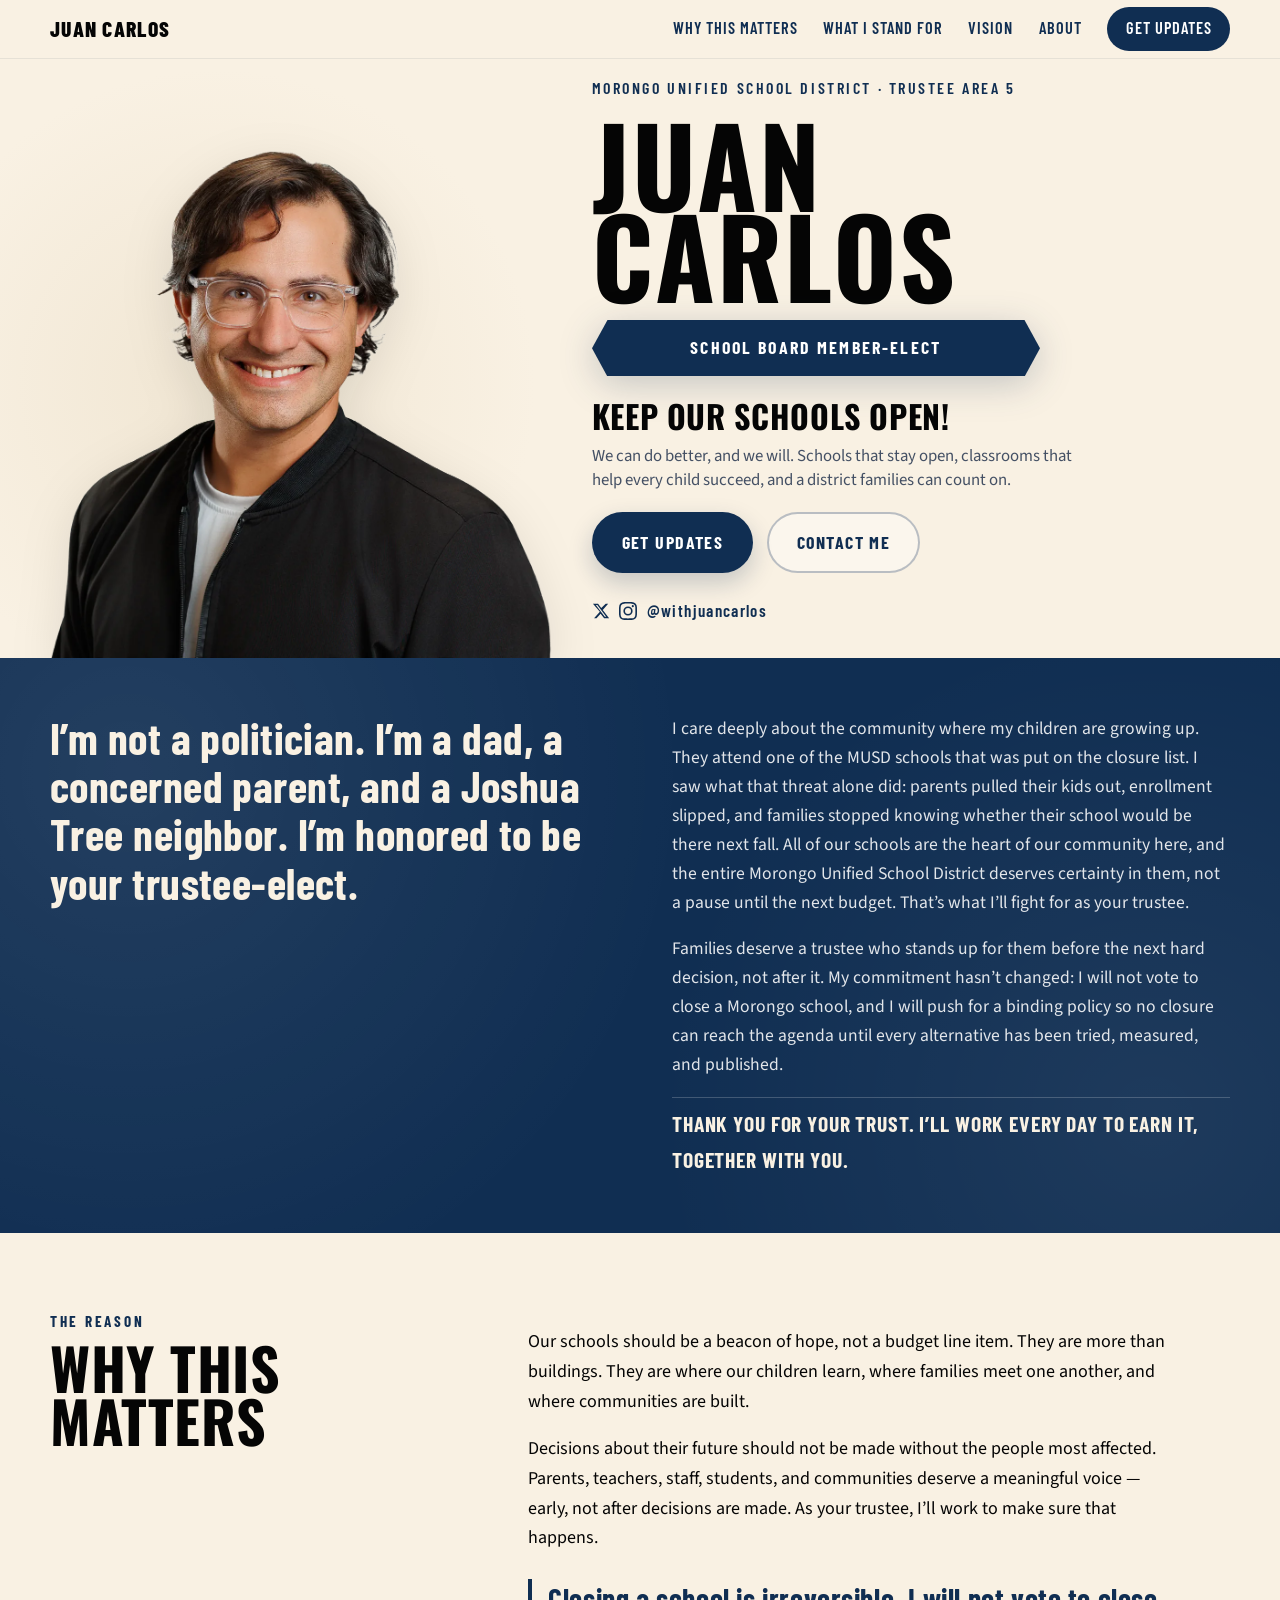
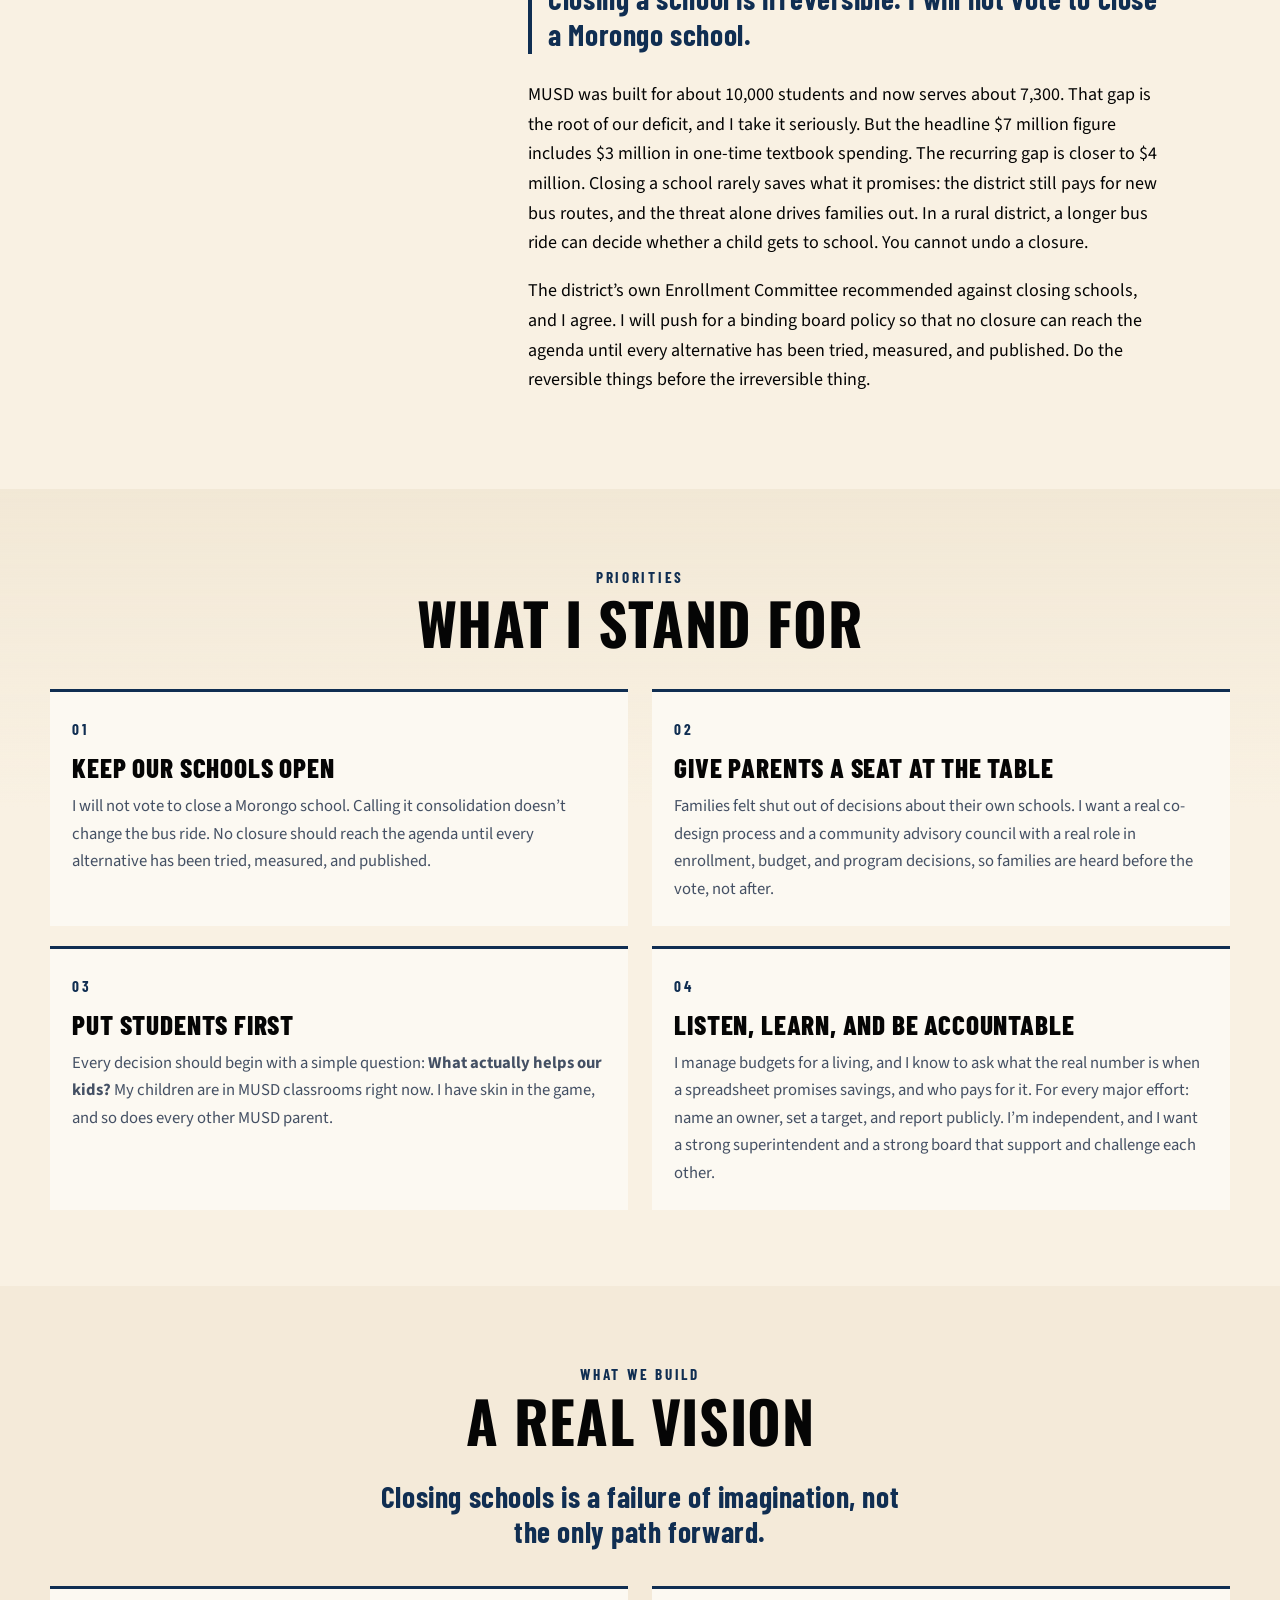
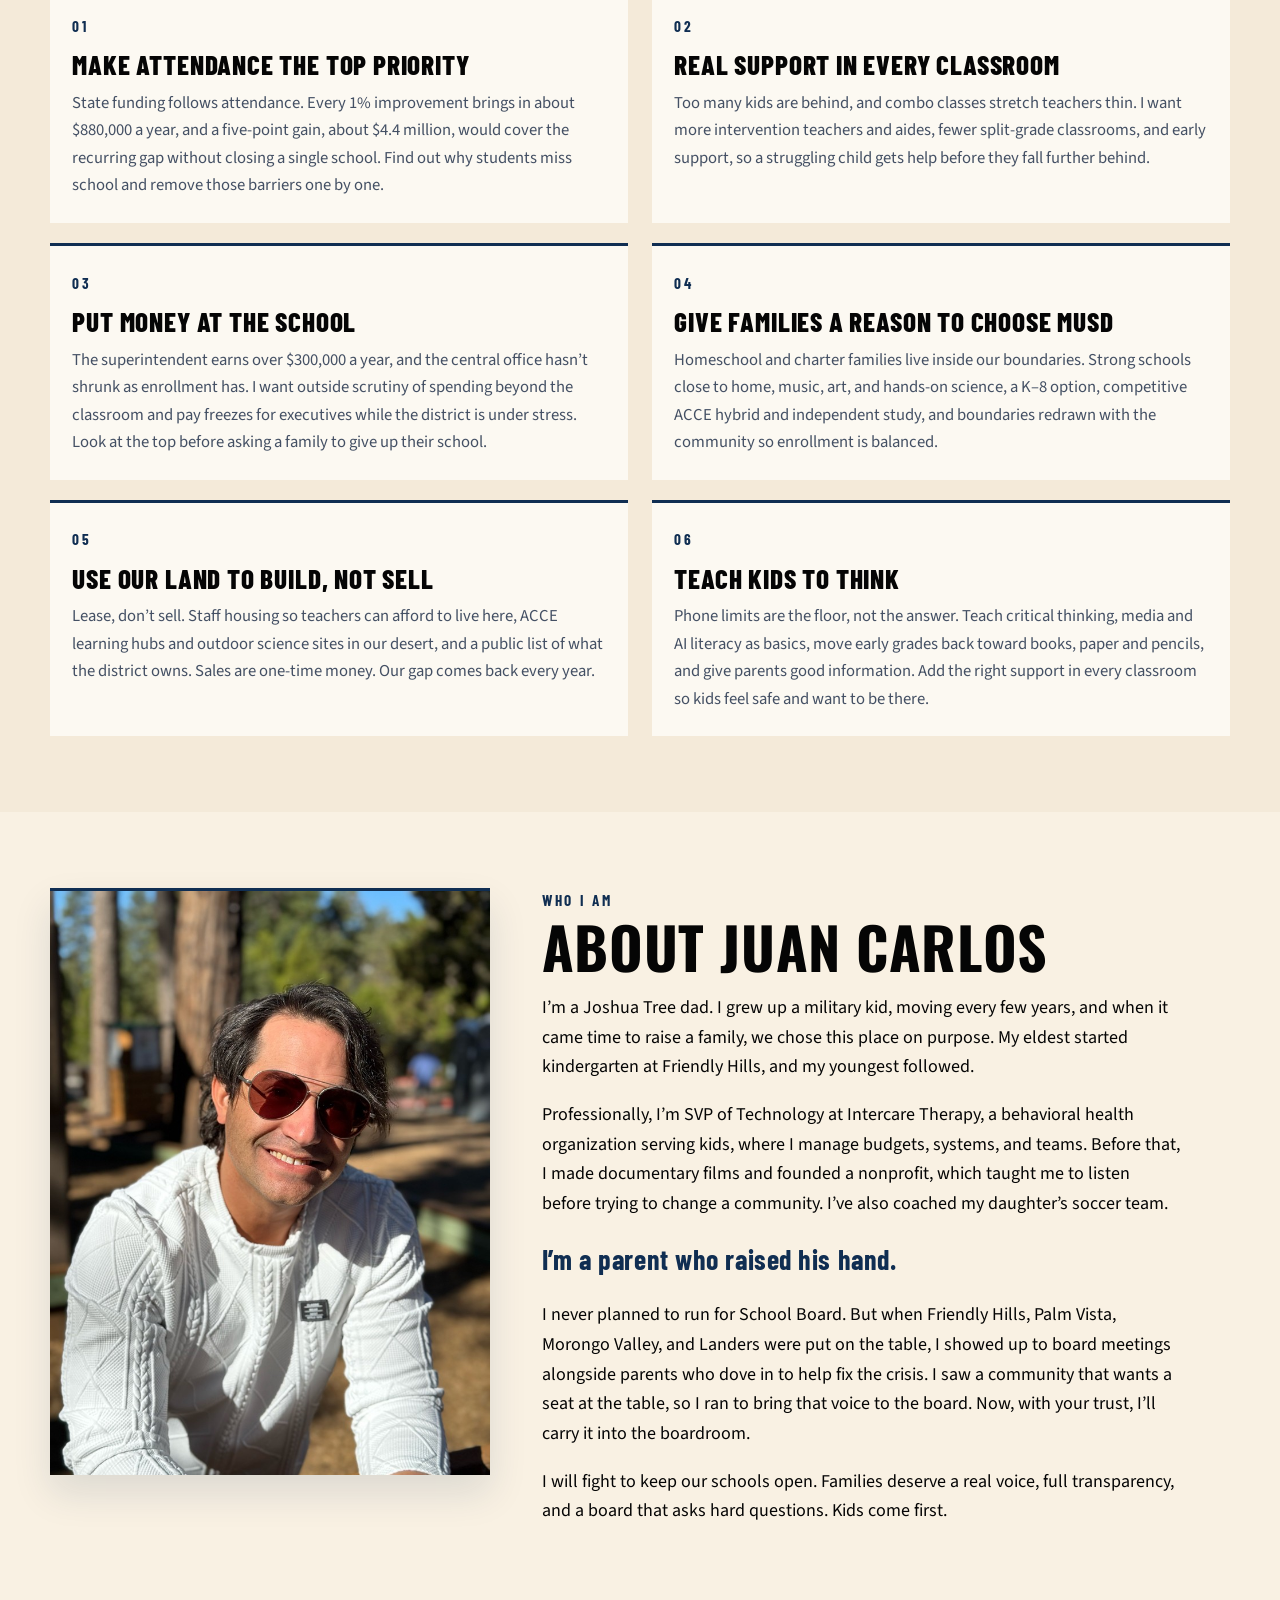
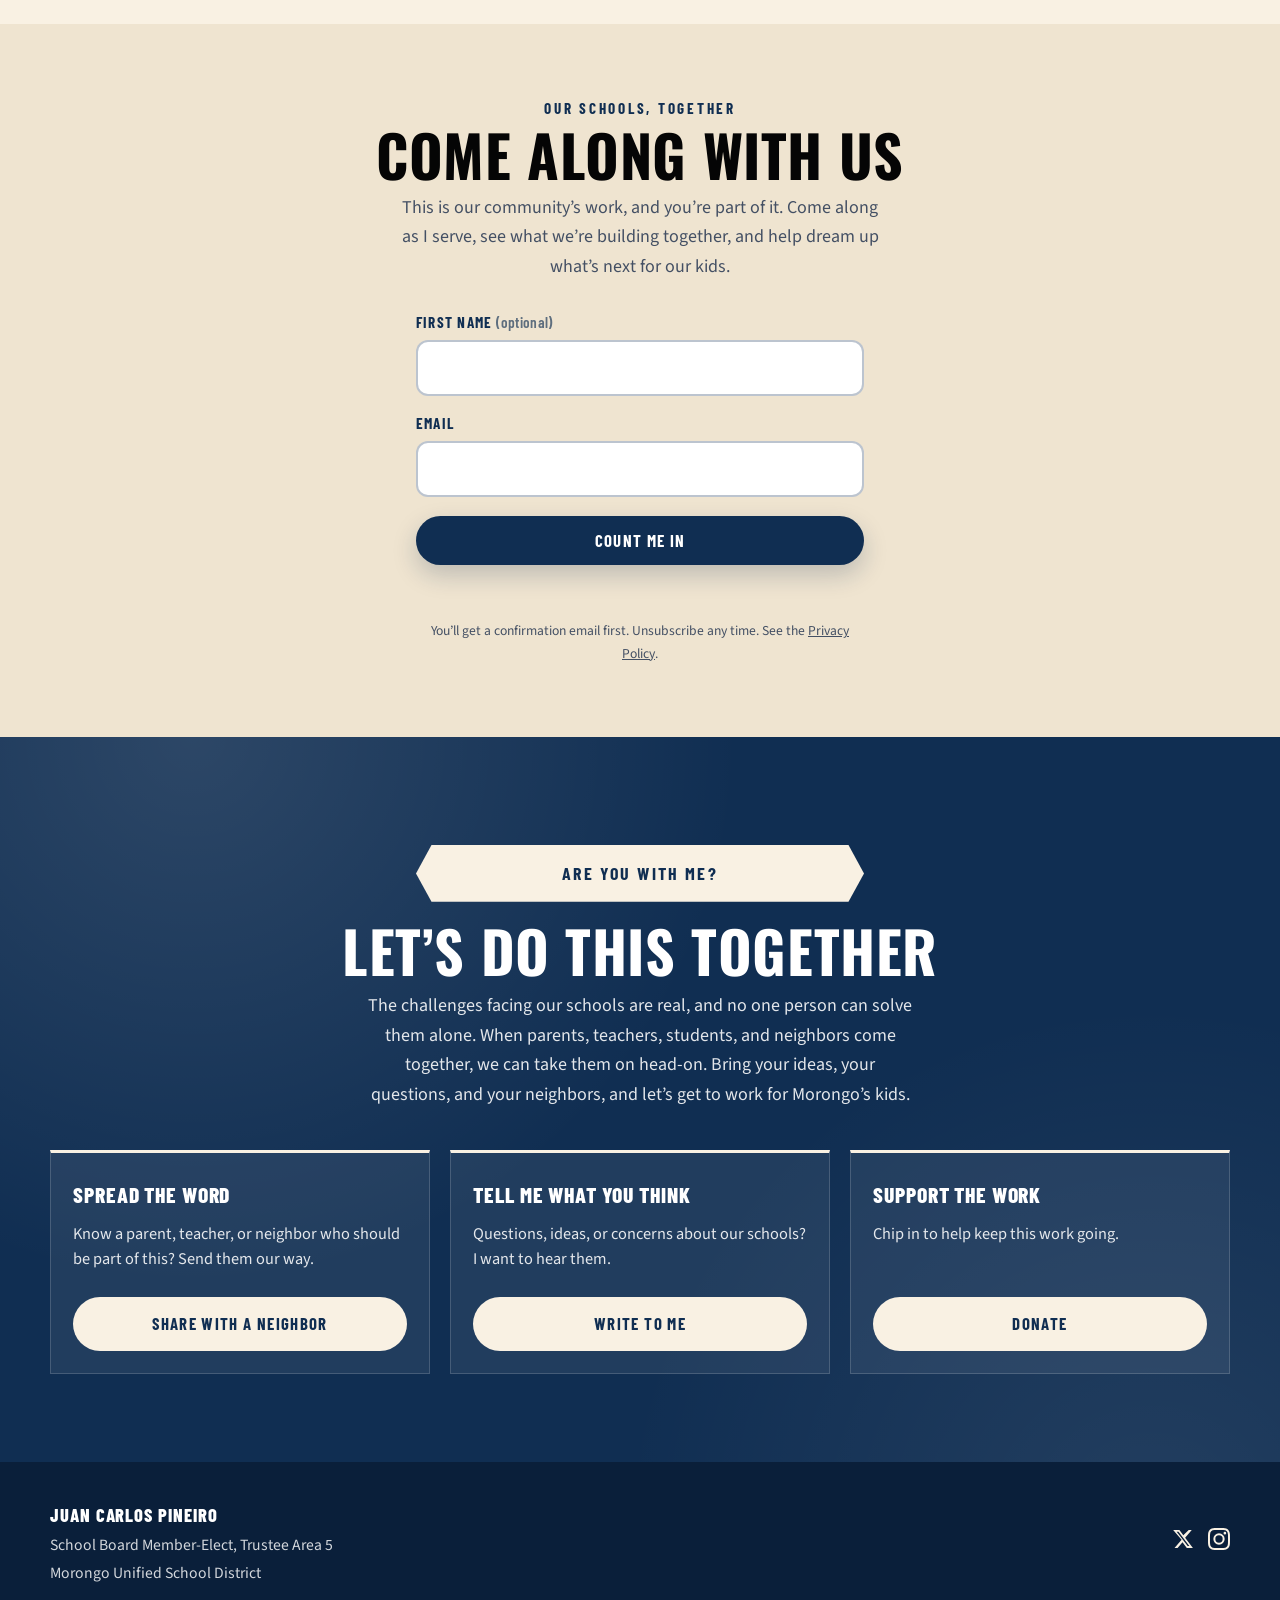
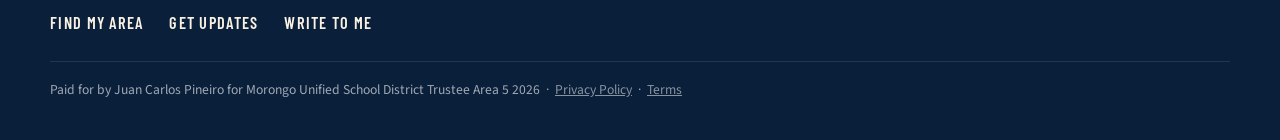
==== index.html @ 309560b6 "Evergreen trustee copy: full Member-Elect title, 'Why This Matters', trust-and-thanks close Co-autho" ====
<!DOCTYPE html>
<html lang="en">
  <head>
    <meta charset="UTF-8" />
    <meta name="viewport" content="width=device-width, initial-scale=1.0" />
    <title>Juan Carlos Pineiro | School Board Trustee-Elect · MUSD Area 5</title>
    <meta
      name="description"
      content="Juan Carlos Pineiro is the Trustee-Elect for Morongo Unified School District, Area 5. Keep our schools open. A Joshua Tree dad with kids in MUSD classrooms, fighting for attendance, enrollment, and a board that listens before it votes."
    />
    <link rel="canonical" href="https://withjuancarlos.com/" />
    <link rel="icon" href="/favicon.ico" sizes="any" />
    <link rel="icon" type="image/png" href="/favicon-32.png" sizes="32x32" />
    <link rel="apple-touch-icon" href="/apple-touch-icon.png" />
    <meta property="og:type" content="website" />
    <meta property="og:url" content="https://withjuancarlos.com/" />
    <meta property="og:site_name" content="Juan Carlos | School Board Trustee-Elect" />
    <meta property="og:title" content="Juan Carlos Pineiro | Keep Our Schools Open" />
    <meta
      property="og:description"
      content="School Board Trustee-Elect — Morongo Unified School District, Area 5. Keep our schools open."
    />
    <meta property="og:image" content="https://withjuancarlos.com/images/withjuancarlos-coverimage.png" />
    <meta property="og:image:type" content="image/png" />
    <meta property="og:image:width" content="1200" />
    <meta property="og:image:height" content="630" />
    <meta property="og:image:alt" content="Juan Carlos Pineiro — A Parent for School Board" />
    <meta name="twitter:card" content="summary_large_image" />
    <meta name="twitter:title" content="Juan Carlos Pineiro | Keep Our Schools Open" />
    <meta
      name="twitter:description"
      content="School Board Trustee-Elect — Morongo Unified School District, Area 5. Keep our schools open."
    />
    <meta name="twitter:image" content="https://withjuancarlos.com/images/withjuancarlos-coverimage.png" />
    <link rel="preconnect" href="https://fonts.googleapis.com" />
    <link rel="preconnect" href="https://fonts.gstatic.com" crossorigin />
    <link
      href="https://fonts.googleapis.com/css2?family=Oswald:wght@600;700&family=Barlow+Condensed:wght@600;700;800&family=Source+Sans+3:ital,wght@0,400;0,600;0,700;1,400&display=swap"
      rel="stylesheet"
    />
    <link rel="stylesheet" href="styles.css" />
  </head>
  <body>
    <a class="skip-link" href="#main">Skip to content</a>

    <header class="site-header">
      <div class="site-header__inner">
        <a class="logo" href="#top">Juan Carlos</a>
        <nav class="nav" aria-label="Primary">
          <a href="#why">Why This Matters</a>
          <a href="#stand-for">What I Stand For</a>
          <a href="#vision">Vision</a>
          <a href="#about">About</a>
          <a class="nav__cta" href="/updates/" data-signup-open>Get Updates</a>
        </nav>
        <button
          class="nav-toggle"
          type="button"
          aria-expanded="false"
          aria-controls="mobile-nav"
          aria-label="Open menu"
        >
          <span></span>
          <span></span>
        </button>
      </div>
      <nav id="mobile-nav" class="mobile-nav" hidden aria-label="Mobile">
        <a href="#why">Why This Matters</a>
        <a href="#stand-for">What I Stand For</a>
        <a href="#vision">Vision</a>
        <a href="#about">About</a>
        <a class="mobile-nav__cta" href="/updates/" data-signup-open>Get Updates</a>
      </nav>
    </header>

    <main id="main">
      <section class="hero" id="top" aria-labelledby="hero-slogan">
        <div class="hero__glow" aria-hidden="true"></div>
        <div class="hero__stage wrap">
          <div class="hero__panel">
            <div class="hero__identity">
              <p class="hero__district">Morongo Unified School District <span class="hero__district-area">· Trustee Area 5</span></p>
              <p class="hero__name">
                <span>Juan</span>
                <span>Carlos</span>
              </p>
              <div class="ribbon">
                <svg class="ribbon__shape" viewBox="0 0 520 56" preserveAspectRatio="none" aria-hidden="true">
                  <path d="M18 0 H502 L520 28 L502 56 H18 L0 28 Z" fill="currentColor" />
                </svg>
                <span class="ribbon__label">School Board Member-Elect</span>
              </div>
            </div>

            <div class="hero__message">
              <h1 id="hero-slogan" class="hero__slogan">Keep Our Schools Open!</h1>
              <p class="hero__lede">We can do better, and we will. Schools that stay open, classrooms that help every child succeed, and a district families can count on.</p>

              <div class="hero__actions">
                <a class="btn btn--primary" href="/updates/" data-signup-open>Get Updates</a>
                <a class="btn btn--ghost" href="mailto:juancarlos@withjuancarlos.com?subject=Hello%20from%20a%20neighbor&amp;body=Hi%20Juan%20Carlos%2C%0A%0AMy%20name%20is%20____%20and%20I%27m%20in%20____%20%28school%20or%20neighborhood%29.%0A%0AI%20wanted%20to%20share%3A%0A%0A">Contact Me</a>
              </div>

              <div class="hero__social">
                <a href="https://x.com/withjuancarlos" target="_blank" rel="noopener noreferrer" aria-label="X">
                  <svg viewBox="0 0 24 24" width="18" height="18" aria-hidden="true"><path fill="currentColor" d="M18.244 2.25h3.308l-7.227 8.26 8.502 11.24H16.17l-4.714-6.231-5.401 6.231H2.744l7.727-8.835L1.254 2.25H8.08l4.253 5.622L18.244 2.25zm-1.161 17.52h1.833L7.084 4.126H5.117L17.083 19.77z"/></svg>
                </a>
                <a href="https://instagram.com/withjuancarlos" target="_blank" rel="noopener noreferrer" aria-label="Instagram">
                  <svg viewBox="0 0 24 24" width="18" height="18" aria-hidden="true"><path fill="currentColor" d="M12 2.163c3.204 0 3.584.012 4.85.07 3.252.148 4.771 1.691 4.919 4.919.058 1.265.069 1.645.069 4.849 0 3.205-.012 3.584-.069 4.849-.149 3.225-1.664 4.771-4.919 4.919-1.266.058-1.644.07-4.85.07-3.204 0-3.584-.012-4.849-.07-3.26-.149-4.771-1.699-4.919-4.92-.058-1.265-.07-1.644-.07-4.849 0-3.204.013-3.583.07-4.849.149-3.227 1.664-4.771 4.919-4.919 1.266-.057 1.645-.069 4.849-.069zM12 0C8.741 0 8.333.014 7.053.072 2.695.272.273 2.69.073 7.052.014 8.333 0 8.741 0 12c0 3.259.014 3.668.072 4.948.2 4.358 2.618 6.78 6.98 6.98C8.333 23.986 8.741 24 12 24c3.259 0 3.668-.014 4.948-.072 4.354-.2 6.782-2.618 6.979-6.98.059-1.28.073-1.689.073-4.948 0-3.259-.014-3.667-.072-4.947-.196-4.354-2.617-6.78-6.979-6.98C15.668.014 15.259 0 12 0zm0 5.838a6.162 6.162 0 100 12.324 6.162 6.162 0 000-12.324zM12 16a4 4 0 110-8 4 4 0 010 8zm6.406-11.845a1.44 1.44 0 100 2.881 1.44 1.44 0 000-2.881z"/></svg>
                </a>
                <span>@withjuancarlos</span>
              </div>
            </div>
          </div>

          <div class="hero__portrait">
            <picture>
              <source srcset="images/juan-carlos.webp" type="image/webp" />
              <img
                src="images/juan-carlos.png"
                alt="Portrait of Juan Carlos Pineiro"
                width="1100"
                height="1115"
                fetchpriority="high"
              />
            </picture>
          </div>
        </div>
      </section>

      <section class="highlight" aria-labelledby="intro-heading">
        <div class="wrap highlight__inner">
          <h2 id="intro-heading" class="sr-only">Introduction</h2>
          <p class="highlight__lede">
            I’m not a politician. I’m a dad, a concerned parent, and a Joshua Tree neighbor. I’m
            honored to be your trustee-elect.
          </p>
          <div class="highlight__body">
            <p>
              I care deeply about the community where my children are growing up. They attend one of
              the MUSD schools that was put on the closure list. I saw what that threat alone did:
              parents pulled their kids out, enrollment slipped, and families stopped knowing
              whether their school would be there next fall. All of our schools are the heart of our
              community here, and the entire Morongo Unified School District deserves certainty in
              them, not a pause until the next budget. That’s what I’ll fight for as your trustee.
            </p>
            <p>
              Families deserve a trustee who stands up for them before the next hard decision, not
              after it. My commitment hasn’t changed: I will not vote to close a Morongo school, and
              I will push for a binding policy so no closure can reach the agenda until every
              alternative has been tried, measured, and published.
            </p>
            <p class="highlight__race">
              Thank you for your trust. I’ll work every day to earn it, together with you.
            </p>
          </div>
        </div>
      </section>

      <section class="section" id="why" aria-labelledby="why-heading">
        <div class="wrap why-grid">
          <div class="section__head">
            <p class="eyebrow">The reason</p>
            <h2 id="why-heading">Why This Matters</h2>
          </div>
          <div class="prose">
            <p>
              Our schools should be a beacon of hope, not a budget line item. They are more than
              buildings. They are where our children learn, where families meet one another, and
              where communities are built.
            </p>
            <p>
              Decisions about their future should not be made without the people most affected.
              Parents, teachers, staff, students, and communities deserve a meaningful voice — early,
              not after decisions are made. As your trustee, I’ll work to make sure that happens.
            </p>
            <p class="statement">
              Closing a school is irreversible. I will not vote to close a Morongo school.
            </p>
            <p>
              MUSD was built for about 10,000 students and now serves about 7,300. That gap is the
              root of our deficit, and I take it seriously. But the headline $7 million figure
              includes $3 million in one-time textbook spending. The recurring gap is closer to $4
              million. Closing a school rarely saves what it promises: the district still pays for
              new bus routes, and the threat alone drives families out. In a rural district, a
              longer bus ride can decide whether a child gets to school. You cannot undo a closure.
            </p>
            <p>
              The district’s own Enrollment Committee recommended against closing schools, and I
              agree. I will push for a binding board policy so that no closure can reach the agenda
              until every alternative has been tried, measured, and published. Do the reversible
              things before the irreversible thing.
            </p>
          </div>
        </div>
      </section>

      <section class="section section--stand" id="stand-for" aria-labelledby="stand-heading">
        <div class="wrap">
          <div class="section__head section__head--center">
            <p class="eyebrow">Priorities</p>
            <h2 id="stand-heading">What I Stand For</h2>
          </div>

          <ol class="pillars">
            <li class="pillar">
              <span class="pillar__num" aria-hidden="true">01</span>
              <h3>Keep Our Schools Open</h3>
              <p>
                I will not vote to close a Morongo school. Calling it consolidation doesn’t change
                the bus ride. No closure should reach the agenda until every alternative has been
                tried, measured, and published.
              </p>
            </li>
            <li class="pillar">
              <span class="pillar__num" aria-hidden="true">02</span>
              <h3>Give Parents a Seat at the Table</h3>
              <p>
                Families felt shut out of decisions about their own schools. I want a real
                co-design process and a community advisory council with a real role in enrollment,
                budget, and program decisions, so families are heard before the vote, not after.
              </p>
            </li>
            <li class="pillar">
              <span class="pillar__num" aria-hidden="true">03</span>
              <h3>Put Students First</h3>
              <p>
                Every decision should begin with a simple question:
                <strong>What actually helps our kids?</strong> My children are in MUSD classrooms
                right now. I have skin in the game, and so does every other MUSD parent.
              </p>
            </li>
            <li class="pillar">
              <span class="pillar__num" aria-hidden="true">04</span>
              <h3>Listen, Learn, and Be Accountable</h3>
              <p>
                I manage budgets for a living, and I know to ask what the real number is when a
                spreadsheet promises savings, and who pays for it. For every major effort: name an
                owner, set a target, and report publicly. I’m independent, and I want a strong
                superintendent and a strong board that support and challenge each other.
              </p>
            </li>
          </ol>
        </div>
      </section>

      <section class="section section--vision" id="vision" aria-labelledby="vision-heading">
        <div class="wrap">
          <div class="section__head section__head--center">
            <p class="eyebrow">What we build</p>
            <h2 id="vision-heading">A Real Vision</h2>
          </div>
          <p class="statement statement--center">
            Closing schools is a failure of imagination, not the only path forward.
          </p>
          <ol class="pillars">
            <li class="pillar">
              <span class="pillar__num" aria-hidden="true">01</span>
              <h3>Make Attendance the Top Priority</h3>
              <p>
                State funding follows attendance. Every 1% improvement brings in about $880,000 a year, and a five-point gain, about $4.4 million, would cover the recurring gap without closing a single school. Find out why students miss school and remove those barriers one by one.
              </p>
            </li>
            <li class="pillar">
              <span class="pillar__num" aria-hidden="true">02</span>
              <h3>Real Support in Every Classroom</h3>
              <p>
                Too many kids are behind, and combo classes stretch teachers thin. I want more intervention teachers and aides, fewer split-grade classrooms, and early support, so a struggling child gets help before they fall further behind.
              </p>
            </li>
            <li class="pillar">
              <span class="pillar__num" aria-hidden="true">03</span>
              <h3>Put Money at the School</h3>
              <p>
                The superintendent earns over $300,000 a year, and the central office hasn’t shrunk as enrollment has. I want outside scrutiny of spending beyond the classroom and pay freezes for executives while the district is under stress. Look at the top before asking a family to give up their school.
              </p>
            </li>
            <li class="pillar">
              <span class="pillar__num" aria-hidden="true">04</span>
              <h3>Give Families a Reason to Choose MUSD</h3>
              <p>
                Homeschool and charter families live inside our boundaries. Strong schools close to home, music, art, and hands-on science, a K–8 option, competitive ACCE hybrid and independent study, and boundaries redrawn with the community so enrollment is balanced.
              </p>
            </li>
            <li class="pillar">
              <span class="pillar__num" aria-hidden="true">05</span>
              <h3>Use Our Land to Build, Not Sell</h3>
              <p>
                Lease, don’t sell. Staff housing so teachers can afford to live here, ACCE learning hubs and outdoor science sites in our desert, and a public list of what the district owns. Sales are one-time money. Our gap comes back every year.
              </p>
            </li>
            <li class="pillar">
              <span class="pillar__num" aria-hidden="true">06</span>
              <h3>Teach Kids to Think</h3>
              <p>
                Phone limits are the floor, not the answer. Teach critical thinking, media and AI literacy as basics, move early grades back toward books, paper and pencils, and give parents good information. Add the right support in every classroom so kids feel safe and want to be there.
              </p>
            </li>
          </ol>
        </div>
      </section>

      <section class="section section--about" id="about" aria-labelledby="about-heading">
        <div class="wrap about-layout">
          <div class="about__portrait">
            <img
              src="images/juan-carlos-about.jpg"
              alt="Juan Carlos Pineiro smiling outdoors"
              width="768"
              height="1024"
            />
          </div>
          <div class="about__copy">
            <div class="section__head">
              <p class="eyebrow">Who I Am</p>
              <h2 id="about-heading">About Juan Carlos</h2>
            </div>
            <div class="prose">
              <p>
                I’m a Joshua Tree dad. I grew up a military kid, moving every few years, and when it
                came time to raise a family, we chose this place on purpose. My eldest started
                kindergarten at Friendly Hills, and my youngest followed.
              </p>
              <p>
                Professionally, I’m SVP of Technology at Intercare Therapy, a behavioral health
                organization serving kids, where I manage budgets, systems, and teams. Before that, I
                made documentary films and founded a nonprofit, which taught me to listen before
                trying to change a community. I’ve also coached my daughter’s soccer team.
              </p>
              <p class="pullquote">I’m a parent who raised his hand.</p>
              <p>
                I never planned to run for School Board. But when Friendly Hills, Palm Vista,
                Morongo Valley, and Landers were put on the table, I showed up to board meetings
                alongside parents who dove in to help fix the crisis. I saw a community that wants a
                seat at the table, so I ran to bring that voice to the board. Now, with your trust,
                I’ll carry it into the boardroom.
              </p>
              <p>
                I will fight to keep our schools open. Families deserve a real voice, full
                transparency, and a board that asks hard questions. Kids come first.
              </p>
            </div>
          </div>
        </div>
      </section>

      <section class="signup" id="updates" aria-labelledby="signup-heading">
        <div class="wrap narrow signup__inner">
          <p class="eyebrow">Our schools, together</p>
          <h2 id="signup-heading">Come Along With Us</h2>
          <p class="signup__lede">
            This is our community’s work, and you’re part of it. Come along as I serve, see what we’re building together, and help dream up what’s next for our kids.
          </p>
          <form class="signup-form" action="/api/subscribe" method="post" novalidate>
            <div class="signup-form__field">
              <label for="signup-first-name">First name <span>(optional)</span></label>
              <input id="signup-first-name" name="first_name" type="text" autocomplete="given-name" maxlength="80" />
            </div>
            <div class="signup-form__field">
              <label for="signup-email">Email</label>
              <input id="signup-email" name="email" type="email" autocomplete="email" inputmode="email" required />
            </div>
            <div class="signup__hp" aria-hidden="true">
              <label for="signup-website">Leave this field empty</label>
              <input id="signup-website" name="website" type="text" tabindex="-1" autocomplete="off" />
            </div>
            <button class="btn btn--primary" type="submit">Count Me In</button>
            <p class="signup-form__status" role="status" aria-live="polite"></p>
            <p class="signup-form__fine">
              You’ll get a confirmation email first. Unsubscribe any time. See the
              <a href="/privacy">Privacy Policy</a>.
            </p>
          </form>
        </div>
      </section>

      <section class="join" id="join" aria-labelledby="join-heading">
        <div class="wrap narrow join__inner">
          <div class="ribbon ribbon--cream">
            <svg class="ribbon__shape" viewBox="0 0 520 56" preserveAspectRatio="none" aria-hidden="true">
              <path d="M18 0 H502 L520 28 L502 56 H18 L0 28 Z" fill="currentColor" />
            </svg>
            <span class="ribbon__label">Are you with me?</span>
          </div>
          <h2 id="join-heading">Let’s Do This Together</h2>
          <p>
            The challenges facing our schools are real, and no one person can solve them alone.
            When parents, teachers, students, and neighbors come together, we can take them on
            head-on. Bring your ideas, your questions, and your neighbors, and let’s get to work
            for Morongo’s kids.
          </p>
        </div>
        <div class="wrap join__cards">
          <article class="join-card">
            <h3>Spread the Word</h3>
            <p>Know a parent, teacher, or neighbor who should be part of this? Send them our way.</p>
            <a class="btn btn--cream" href="mailto:?subject=Come%20along%20with%20us%20for%20our%20schools&amp;body=Juan%20Carlos%20Pineiro%20is%20bringing%20our%20community%20along%20as%20he%20serves%20on%20the%20school%20board%2C%20so%20we%20can%20build%20better%20schools%20together.%20Come%20along%3A%20https%3A%2F%2Fwithjuancarlos.com%2Fupdates%2F">Share with a Neighbor</a>
          </article>
          <article class="join-card">
            <h3>Tell Me What You Think</h3>
            <p>Questions, ideas, or concerns about our schools? I want to hear them.</p>
            <a class="btn btn--cream" href="mailto:juancarlos@withjuancarlos.com?subject=Hello%20from%20a%20neighbor&amp;body=Hi%20Juan%20Carlos%2C%0A%0AMy%20name%20is%20____%20and%20I%27m%20in%20____%20%28school%20or%20neighborhood%29.%0A%0AI%20wanted%20to%20share%3A%0A%0A">Write to Me</a>
          </article>
          <article class="join-card">
            <h3>Support the Work</h3>
            <p>Chip in to help keep this work going.</p>
            <a
              class="btn btn--cream"
              href="https://goodchange.app/donate/standwithjc"
              target="_blank"
              rel="noopener noreferrer"
              >Donate</a
            >
          </article>
        </div>
      </section>
    </main>

    <footer class="site-footer">
      <div class="wrap site-footer__inner">
        <div>
          <p class="site-footer__name">Juan Carlos Pineiro</p>
          <p>School Board Member-Elect, Trustee Area 5</p>
          <p>Morongo Unified School District</p>
        </div>
        <div class="social" aria-label="Social links">
          <a href="https://x.com/withjuancarlos" target="_blank" rel="noopener noreferrer" aria-label="Juan Carlos on X">
            <svg viewBox="0 0 24 24" width="22" height="22" aria-hidden="true"><path fill="currentColor" d="M18.244 2.25h3.308l-7.227 8.26 8.502 11.24H16.17l-4.714-6.231-5.401 6.231H2.744l7.727-8.835L1.254 2.25H8.08l4.253 5.622L18.244 2.25zm-1.161 17.52h1.833L7.084 4.126H5.117L17.083 19.77z"/></svg>
          </a>
          <a href="https://instagram.com/withjuancarlos" target="_blank" rel="noopener noreferrer" aria-label="Juan Carlos on Instagram">
            <svg viewBox="0 0 24 24" width="22" height="22" aria-hidden="true"><path fill="currentColor" d="M12 2.163c3.204 0 3.584.012 4.85.07 3.252.148 4.771 1.691 4.919 4.919.058 1.265.069 1.645.069 4.849 0 3.205-.012 3.584-.069 4.849-.149 3.225-1.664 4.771-4.919 4.919-1.266.058-1.644.07-4.85.07-3.204 0-3.584-.012-4.849-.07-3.26-.149-4.771-1.699-4.919-4.92-.058-1.265-.07-1.644-.07-4.849 0-3.204.013-3.583.07-4.849.149-3.227 1.664-4.771 4.919-4.919 1.266-.057 1.645-.069 4.849-.069zM12 0C8.741 0 8.333.014 7.053.072 2.695.272.273 2.69.073 7.052.014 8.333 0 8.741 0 12c0 3.259.014 3.668.072 4.948.2 4.358 2.618 6.78 6.98 6.98C8.333 23.986 8.741 24 12 24c3.259 0 3.668-.014 4.948-.072 4.354-.2 6.782-2.618 6.979-6.98.059-1.28.073-1.689.073-4.948 0-3.259-.014-3.667-.072-4.947-.196-4.354-2.617-6.78-6.979-6.98C15.668.014 15.259 0 12 0zm0 5.838a6.162 6.162 0 100 12.324 6.162 6.162 0 000-12.324zM12 16a4 4 0 110-8 4 4 0 010 8zm6.406-11.845a1.44 1.44 0 100 2.881 1.44 1.44 0 000-2.881z"/></svg>
          </a>
        </div>
        <nav class="site-footer__links" aria-label="Footer">
          <a href="/find-my-area/">Find My Area</a>
          <a href="/updates/" data-signup-open>Get Updates</a>
          <a href="mailto:juancarlos@withjuancarlos.com?subject=Hello%20from%20a%20neighbor&amp;body=Hi%20Juan%20Carlos%2C%0A%0AMy%20name%20is%20____%20and%20I%27m%20in%20____%20%28school%20or%20neighborhood%29.%0A%0AI%20wanted%20to%20share%3A%0A%0A">Write to Me</a>
        </nav>
        <p class="site-footer__fine">
          Paid for by Juan Carlos Pineiro for Morongo Unified School District Trustee Area 5 2026 &nbsp;·&nbsp;
          <a href="/privacy">Privacy Policy</a>
          &nbsp;·&nbsp;
          <a href="/terms">Terms</a>
        </p>
      </div>
    </footer>

    <script src="script.js"></script>
  </body>
</html>
---- styles.css ----
:root {
  --cream: #f9f1e3;
  --cream-deep: #efe4d0;
  --ink: #050505;
  --navy: #102e52;
  --navy-deep: #0a1f3a;
  --white: #ffffff;
  --muted: #445064;
  --max: 1180px;
  --narrow: 40rem;
  --header-h: 3.6rem;
  --font-display: "Oswald", "Arial Narrow", sans-serif;
  --font-condensed: "Barlow Condensed", "Arial Narrow", sans-serif;
  --font-body: "Source Sans 3", "Segoe UI", sans-serif;
  --ease: cubic-bezier(0.22, 1, 0.36, 1);
}

*,
*::before,
*::after {
  box-sizing: border-box;
}

html {
  scroll-behavior: smooth;
}

body {
  margin: 0;
  font-family: var(--font-body);
  font-size: 1.125rem;
  line-height: 1.65;
  color: var(--ink);
  background: var(--cream);
  -webkit-font-smoothing: antialiased;
  text-rendering: optimizeLegibility;
}

img {
  max-width: 100%;
  height: auto;
  display: block;
}

a {
  color: inherit;
}

.skip-link {
  position: absolute;
  left: 1rem;
  top: -100%;
  z-index: 100;
  background: var(--navy);
  color: var(--white);
  padding: 0.75rem 1rem;
  text-decoration: none;
}

.skip-link:focus {
  top: 1rem;
}

.sr-only {
  position: absolute;
  width: 1px;
  height: 1px;
  padding: 0;
  margin: -1px;
  overflow: hidden;
  clip: rect(0, 0, 0, 0);
  white-space: nowrap;
  border: 0;
}

.wrap {
  width: min(100% - 2.5rem, var(--max));
  margin-inline: auto;
}

.wrap.narrow {
  width: min(100% - 2.5rem, var(--narrow));
}

/* Header */
.site-header {
  position: sticky;
  top: 0;
  z-index: 50;
  background: color-mix(in srgb, var(--cream) 88%, transparent);
  backdrop-filter: blur(12px);
  border-bottom: 1px solid color-mix(in srgb, var(--navy) 8%, transparent);
}

.site-header__inner {
  width: min(100% - 2.5rem, var(--max));
  margin-inline: auto;
  min-height: var(--header-h);
  display: flex;
  align-items: center;
  justify-content: space-between;
  gap: 1.5rem;
}

.logo {
  font-family: var(--font-condensed);
  font-weight: 800;
  font-size: 1.35rem;
  letter-spacing: 0.06em;
  text-transform: uppercase;
  text-decoration: none;
  color: var(--ink);
}

.nav {
  display: none;
  align-items: center;
  gap: 1.6rem;
}

.nav a {
  font-family: var(--font-condensed);
  font-weight: 600;
  font-size: 1.02rem;
  letter-spacing: 0.06em;
  text-transform: uppercase;
  text-decoration: none;
  color: var(--navy);
  transition: color 0.2s ease;
}

.nav a:hover {
  color: var(--ink);
}

.nav a[aria-current="page"],
.mobile-nav a[aria-current="page"] {
  color: var(--ink);
  text-decoration: underline;
  text-decoration-color: color-mix(in srgb, var(--navy) 55%, transparent);
  text-underline-offset: 4px;
}

.nav__cta {
  background: var(--navy);
  color: var(--white) !important;
  padding: 0.55rem 1.15rem;
  border-radius: 999px;
}

.nav__cta:hover {
  background: var(--navy-deep);
  color: var(--white) !important;
}

.nav__cta {
  cursor: pointer;
}

.nav-toggle {
  width: 2.75rem;
  height: 2.75rem;
  border: 0;
  background: transparent;
  display: grid;
  place-content: center;
  gap: 0.4rem;
  cursor: pointer;
  padding: 0;
}

.nav-toggle span {
  display: block;
  width: 1.5rem;
  height: 2px;
  background: var(--navy);
  transition: transform 0.3s var(--ease);
}

.nav-toggle[aria-expanded="true"] span:first-child {
  transform: translateY(0.25rem) rotate(45deg);
}

.nav-toggle[aria-expanded="true"] span:last-child {
  transform: translateY(-0.25rem) rotate(-45deg);
}

.mobile-nav {
  display: grid;
  gap: 0.15rem;
  padding: 0.35rem 1.25rem 1.15rem;
  background: var(--cream);
  border-bottom: 1px solid color-mix(in srgb, var(--navy) 8%, transparent);
}

.mobile-nav[hidden] {
  display: none;
}

.mobile-nav a {
  font-family: var(--font-condensed);
  font-weight: 700;
  font-size: 1.25rem;
  letter-spacing: 0.05em;
  text-transform: uppercase;
  text-decoration: none;
  color: var(--navy);
  padding: 0.65rem 0.15rem;
}

.mobile-nav a.mobile-nav__cta {
  margin-top: 0.6rem;
  padding: 0.8rem 1rem;
  text-align: center;
  color: var(--white);
  background: var(--navy);
  border-radius: 999px;
}

.mobile-nav a.mobile-nav__cta:hover {
  background: var(--navy-deep);
}

@media (min-width: 860px) {
  .nav {
    display: flex;
  }

  .nav-toggle,
  .mobile-nav {
    display: none !important;
  }
}

/* Hero */
.hero {
  position: relative;
  background: var(--cream);
}

.hero__glow {
  position: absolute;
  inset: auto auto -8% -8%;
  width: min(65vw, 640px);
  height: min(65vw, 640px);
  background: radial-gradient(circle, color-mix(in srgb, var(--cream-deep) 85%, transparent), transparent 70%);
  pointer-events: none;
  z-index: 0;
}

.hero__stage {
  position: relative;
  z-index: 1;
  display: grid;
  grid-template-columns: 1fr;
  grid-template-areas:
    "identity"
    "portrait"
    "message";
  padding: 0.5rem 0 0;
}

.hero__panel {
  display: contents;
}

.hero__identity {
  grid-area: identity;
  text-align: center;
  padding: 0.25rem 0 0.5rem;
}

.hero__portrait {
  grid-area: portrait;
  justify-self: center;
  width: min(100%, 400px);
  line-height: 0;
  font-size: 0;
}

.hero__portrait img {
  width: 100%;
  height: auto;
  object-fit: contain;
  display: block;
  filter: drop-shadow(0 14px 24px color-mix(in srgb, var(--ink) 10%, transparent));
}

.hero__message {
  grid-area: message;
  text-align: center;
  padding: 1.15rem 0 2rem;
}

.hero__district {
  margin: 0 0 0.5rem;
  font-family: var(--font-condensed);
  font-weight: 600;
  font-size: 0.88rem;
  letter-spacing: 0.14em;
  text-transform: uppercase;
  color: var(--navy);
  text-wrap: balance;
}
.hero__district-area {
  white-space: nowrap;
}

.hero__name {
  margin: 0;
  font-family: var(--font-display);
  font-weight: 700;
  font-size: clamp(3.2rem, 15vw, 4.8rem);
  line-height: 0.86;
  letter-spacing: 0.02em;
  text-transform: uppercase;
  color: var(--ink);
}

.hero__name span {
  display: block;
}

.ribbon {
  --ribbon: var(--navy);
  position: relative;
  display: inline-grid;
  place-items: center;
  margin: 0.65rem 0 0;
  min-width: min(100%, 22rem);
  color: var(--ribbon);
  filter: drop-shadow(0 8px 18px color-mix(in srgb, var(--navy) 22%, transparent));
}

.ribbon__shape {
  position: absolute;
  inset: 0;
  width: 100%;
  height: 100%;
  color: inherit;
}

.ribbon__label {
  position: relative;
  z-index: 1;
  padding: 0.7rem 1.5rem;
  font-family: var(--font-condensed);
  font-weight: 700;
  font-size: clamp(0.88rem, 2.2vw, 1.05rem);
  letter-spacing: 0.12em;
  text-transform: uppercase;
  color: var(--white);
  white-space: nowrap;
}

.ribbon--cream {
  --ribbon: var(--cream);
  filter: none;
}

.ribbon--cream .ribbon__label {
  color: var(--navy);
}

.hero__slogan {
  margin: 0 0 0.7rem;
  font-family: var(--font-display);
  font-weight: 700;
  font-size: clamp(1.75rem, 6vw, 2.5rem);
  line-height: 0.96;
  letter-spacing: 0.02em;
  text-transform: uppercase;
  color: var(--ink);
}

.hero__lede {
  margin: 0 auto 1.15rem;
  max-width: 32rem;
  font-size: 1.05rem;
  line-height: 1.45;
  color: var(--muted);
}

.hero__actions {
  display: flex;
  flex-wrap: wrap;
  gap: 0.65rem;
  justify-content: center;
  margin-bottom: 1rem;
}

.hero__social {
  display: inline-flex;
  align-items: center;
  gap: 0.6rem;
  font-family: var(--font-condensed);
  font-weight: 600;
  font-size: 0.95rem;
  letter-spacing: 0.08em;
  text-transform: lowercase;
  color: var(--navy);
}

.hero__social a {
  display: grid;
  place-items: center;
  color: var(--navy);
  transition: transform 0.2s var(--ease);
}

.hero__social a:hover {
  transform: translateY(-2px);
}

@media (min-width: 920px) {
  .hero__stage {
    grid-template-columns: minmax(0, 0.88fr) minmax(0, 1.12fr);
    grid-template-areas: "portrait panel";
    align-items: end;
    gap: 0 2.5rem;
    padding: 0.5rem 0 0;
  }

  .hero__panel {
    display: flex;
    flex-direction: column;
    justify-content: center;
    grid-area: panel;
    padding: 0.5rem 0 1.75rem;
    min-height: 0;
  }

  .hero__identity,
  .hero__message {
    grid-area: unset;
    text-align: left;
    padding: 0;
  }

  .hero__portrait {
    justify-self: start;
    align-self: end;
    width: 100%;
    max-width: 520px;
    margin-left: 0;
  }

  .hero__portrait img {
    max-height: min(84vh, 880px);
    width: 100%;
    object-position: left bottom;
  }

  .hero__district {
    font-size: 1rem;
    letter-spacing: 0.16em;
    margin-bottom: 1rem;
  }

  .hero__name {
    font-size: clamp(5.5rem, 8.5vw, 8.5rem);
    line-height: 0.84;
  }

  .ribbon {
    margin-top: 1.25rem;
    min-width: min(100%, 28rem);
  }

  .ribbon__label {
    font-size: clamp(1rem, 1.4vw, 1.25rem);
    padding: 0.85rem 2rem;
  }

  .hero__slogan {
    font-size: clamp(1.85rem, 2.5vw, 2.35rem);
    max-width: none;
    margin-top: 1.5rem;
    margin-bottom: 0.7rem;
    line-height: 1;
  }

  .hero__lede {
    margin: 0 0 1.25rem;
    max-width: 32rem;
    text-align: left;
  }

  .hero__actions {
    gap: 0.85rem;
    margin-top: 0.5rem;
    margin-bottom: 1.25rem;
  }

  .hero__actions .btn {
    min-height: 3.35rem;
    padding: 0.85rem 1.75rem;
    font-size: 1.12rem;
  }

  .hero__social {
    font-size: 1.05rem;
    margin-top: 0.25rem;
    padding-bottom: 0.25rem;
  }

  .hero__actions,
  .hero__social {
    justify-content: flex-start;
  }

  .ribbon {
    margin-left: 0;
  }
}

@keyframes rise {
  from {
    opacity: 0;
    transform: translateY(1.4rem);
  }
  to {
    opacity: 1;
    transform: translateY(0);
  }
}

@keyframes ribbon-in {
  from {
    opacity: 0;
    transform: scaleX(0.86);
  }
  to {
    opacity: 1;
    transform: scaleX(1);
  }
}

/* Buttons */
.btn {
  display: inline-flex;
  align-items: center;
  justify-content: center;
  min-height: 3.05rem;
  padding: 0.7rem 1.4rem;
  font-family: var(--font-condensed);
  font-weight: 700;
  font-size: 1.05rem;
  letter-spacing: 0.08em;
  text-transform: uppercase;
  text-decoration: none;
  border: 2px solid transparent;
  border-radius: 999px;
  transition: transform 0.25s var(--ease), background 0.25s ease, color 0.25s ease,
    border-color 0.25s ease, box-shadow 0.25s ease;
}

.btn:hover {
  transform: translateY(-2px);
}

.btn--primary {
  background: var(--navy);
  color: var(--white);
  box-shadow: 0 10px 24px color-mix(in srgb, var(--navy) 22%, transparent);
}

.btn--primary:hover {
  background: var(--navy-deep);
}

.btn--ghost {
  border-color: color-mix(in srgb, var(--navy) 28%, transparent);
  color: var(--navy);
  background: color-mix(in srgb, var(--white) 35%, transparent);
}

.btn--ghost:hover {
  border-color: var(--navy);
  background: color-mix(in srgb, var(--navy) 6%, transparent);
}

.btn--cream {
  background: var(--cream);
  color: var(--navy);
}

.btn--cream:hover {
  background: var(--white);
}

.btn--on-navy {
  border-color: color-mix(in srgb, var(--white) 50%, transparent);
  color: var(--white);
  background: transparent;
}

.btn--on-navy:hover {
  background: color-mix(in srgb, var(--white) 10%, transparent);
  border-color: var(--white);
}

/* Highlight */
.highlight {
  background: var(--navy);
  color: var(--white);
  padding: 3.5rem 0;
  position: relative;
  z-index: 2;
}

.highlight::before {
  content: "";
  position: absolute;
  inset: 0;
  background:
    radial-gradient(circle at 10% 20%, color-mix(in srgb, var(--white) 8%, transparent), transparent 45%),
    radial-gradient(circle at 90% 80%, color-mix(in srgb, var(--white) 6%, transparent), transparent 40%);
  pointer-events: none;
}

.highlight__inner {
  position: relative;
  z-index: 1;
  display: grid;
  gap: 1.75rem 3rem;
}

@media (min-width: 860px) {
  .highlight__inner {
    grid-template-columns: 1fr 1fr;
    align-items: start;
    gap: 2rem 4rem;
  }
}

.highlight__lede {
  margin: 0;
  font-family: var(--font-condensed);
  font-weight: 700;
  font-size: clamp(1.9rem, 3.5vw, 2.75rem);
  line-height: 1.1;
  letter-spacing: 0.01em;
  color: var(--cream);
}

.highlight__body p {
  margin: 0 0 1.1rem;
  color: color-mix(in srgb, var(--white) 88%, transparent);
  font-size: 1.1rem;
  line-height: 1.65;
}

.highlight__body p:last-child {
  margin-bottom: 0;
}

.highlight__race {
  font-family: var(--font-condensed);
  font-weight: 700;
  font-size: clamp(1.15rem, 2vw, 1.35rem) !important;
  letter-spacing: 0.04em;
  text-transform: uppercase;
  color: var(--cream) !important;
  padding-top: 0.5rem;
  border-top: 1px solid color-mix(in srgb, var(--white) 20%, transparent);
}

/* Sections */
.section {
  padding: 4.75rem 0;
}

.section__head {
  margin-bottom: 1.75rem;
}

.section__head--center {
  text-align: center;
  max-width: 36rem;
  margin-inline: auto 0;
  margin-bottom: 2.5rem;
}

.section__head--center {
  margin-inline: auto;
}

.eyebrow {
  margin: 0 0 0.4rem;
  font-family: var(--font-condensed);
  font-weight: 700;
  font-size: 0.95rem;
  letter-spacing: 0.18em;
  text-transform: uppercase;
  color: var(--navy);
}

.section__head h2,
.join h2 {
  margin: 0;
  font-family: var(--font-display);
  font-weight: 800;
  font-size: clamp(2.4rem, 5.5vw, 3.6rem);
  line-height: 0.92;
  letter-spacing: 0.01em;
  text-transform: uppercase;
  color: var(--ink);
}

.prose {
  max-width: 40rem;
}

.why-grid {
  display: grid;
  gap: 1.5rem 3.5rem;
}

@media (min-width: 900px) {
  .why-grid {
    grid-template-columns: 0.75fr 1.25fr;
    align-items: start;
  }

  .why-grid .section__head {
    position: sticky;
    top: calc(var(--header-h) + 1.5rem);
    margin-bottom: 0;
  }
}

.statement {
  font-family: var(--font-condensed) !important;
  font-weight: 700 !important;
  font-size: clamp(1.45rem, 2.6vw, 1.85rem) !important;
  line-height: 1.2 !important;
  letter-spacing: 0.02em;
  color: var(--navy) !important;
  border-left: 4px solid var(--navy);
  padding: 0.15rem 0 0.15rem 1.05rem;
  margin: 1.6rem 0 !important;
}

.statement--center {
  border-left: 0;
  padding: 0;
  margin: -0.5rem auto 2.25rem !important;
  max-width: 34rem;
  text-align: center;
}

.section--vision {
  background: color-mix(in srgb, var(--cream-deep) 55%, var(--cream));
}

/* Pillars */
.section--stand {
  background:
    linear-gradient(180deg, color-mix(in srgb, var(--cream-deep) 70%, transparent), transparent 40%),
    var(--cream);
}

.pillars {
  list-style: none;
  margin: 0;
  padding: 0;
  display: grid;
  gap: 1rem;
  counter-reset: none;
}

@media (min-width: 800px) {
  .pillars {
    grid-template-columns: 1fr 1fr;
    gap: 1.25rem 1.5rem;
  }
}

.pillar {
  padding: 1.55rem 1.4rem 1.45rem;
  background: color-mix(in srgb, var(--white) 55%, var(--cream));
  border-top: 3px solid var(--navy);
  transition: transform 0.35s var(--ease), box-shadow 0.35s ease;
}

.pillar:hover {
  transform: translateY(-4px);
  box-shadow: 0 16px 36px color-mix(in srgb, var(--navy) 10%, transparent);
}

.pillar__num {
  display: block;
  margin-bottom: 0.7rem;
  font-family: var(--font-condensed);
  font-weight: 700;
  font-size: 0.95rem;
  letter-spacing: 0.16em;
  color: var(--navy);
}

.pillar h3 {
  margin: 0 0 0.65rem;
  font-family: var(--font-condensed);
  font-weight: 800;
  font-size: clamp(1.35rem, 2.3vw, 1.7rem);
  letter-spacing: 0.03em;
  text-transform: uppercase;
  line-height: 1.08;
  color: var(--ink);
}

.pillar p {
  margin: 0;
  color: var(--muted);
  font-size: 1.04rem;
}

/* About */
.section--about {
  padding-bottom: 5rem;
}

.about-layout {
  display: grid;
  gap: 2rem;
}

.about__portrait {
  justify-self: center;
  width: min(100%, 22rem);
}

.about__portrait img {
  width: 100%;
  height: auto;
  aspect-ratio: 3 / 4;
  object-fit: cover;
  object-position: center 18%;
  border-top: 3px solid var(--navy);
  box-shadow: 0 18px 36px color-mix(in srgb, var(--navy) 12%, transparent);
}

@media (min-width: 900px) {
  .about-layout {
    grid-template-columns: minmax(16rem, 0.78fr) minmax(0, 1.22fr);
    align-items: start;
    gap: 3.25rem;
  }

  .about__portrait {
    justify-self: stretch;
    width: auto;
    position: sticky;
    top: calc(var(--header-h) + 1.5rem);
  }

  .about__copy .section__head {
    margin-bottom: 1.25rem;
  }
}

.pullquote {
  font-family: var(--font-condensed) !important;
  font-weight: 700 !important;
  font-size: clamp(1.4rem, 2.4vw, 1.75rem) !important;
  line-height: 1.2 !important;
  letter-spacing: 0.02em;
  color: var(--navy) !important;
  margin: 1.5rem 0 !important;
}

/* Signup */
.signup {
  background: var(--cream-deep);
  color: var(--ink);
  padding: 4.5rem 0;
  text-align: center;
}

.signup h1,
.signup h2 {
  margin: 0 0 0.75rem;
  font-family: var(--font-display);
  font-weight: 800;
  font-size: clamp(2.4rem, 5.5vw, 3.6rem);
  line-height: 0.92;
  letter-spacing: 0.01em;
  text-transform: uppercase;
  color: var(--ink);
}

.signup__lede {
  max-width: 30rem;
  margin: 0 auto;
  color: var(--muted);
}

.signup-form {
  display: grid;
  gap: 0.9rem;
  max-width: 28rem;
  margin: 1.75rem auto 0;
  text-align: left;
}

.signup-form__field {
  display: grid;
  gap: 0.35rem;
}

.signup-form label {
  font-family: var(--font-condensed);
  font-weight: 700;
  font-size: 0.95rem;
  letter-spacing: 0.08em;
  text-transform: uppercase;
  color: var(--navy);
}

.signup-form label span {
  font-weight: 600;
  opacity: 0.65;
  text-transform: none;
  letter-spacing: 0.02em;
}

.signup-form input[type="text"],
.signup-form input[type="email"] {
  width: 100%;
  min-height: 3.05rem;
  padding: 0.7rem 1rem;
  font: inherit;
  color: var(--ink);
  background: var(--white);
  border: 2px solid color-mix(in srgb, var(--navy) 28%, transparent);
  border-radius: 0.75rem;
}

.signup-form input:focus-visible {
  outline: 3px solid color-mix(in srgb, var(--navy) 45%, transparent);
  outline-offset: 2px;
  border-color: var(--navy);
}

.signup-form .btn {
  cursor: pointer;
  margin-top: 0.25rem;
}

.signup-form .btn[disabled] {
  opacity: 0.6;
  cursor: progress;
  transform: none;
}

.signup-form__status {
  margin: 0;
  min-height: 1.5em;
  font-weight: 600;
  text-align: center;
  color: var(--navy);
}

.signup-form__status[data-state="error"] {
  color: #9b1c1c;
}

.signup-form__fine {
  margin: 0;
  font-size: 0.85rem;
  text-align: center;
  color: var(--muted);
}

.signup-form__fine a {
  color: inherit;
  text-decoration: underline;
}

/* Honeypot: hidden from people, visible to bots */
.signup__hp {
  position: absolute;
  left: -9999px;
  width: 1px;
  height: 1px;
  overflow: hidden;
}

/* Signup modal (built in script.js, opened from the header button) */
.signup-modal {
  width: min(100% - 2rem, 30rem);
  max-width: none;
  padding: 0;
  border: 0;
  background: transparent;
  color: var(--ink);
  overflow: visible;
}

.signup-modal::backdrop {
  background: color-mix(in srgb, var(--navy-deep) 72%, transparent);
  backdrop-filter: blur(3px);
}

.signup-modal[open] {
  animation: signup-modal-in 0.3s var(--ease);
}

@keyframes signup-modal-in {
  from {
    opacity: 0;
    transform: translateY(1rem) scale(0.98);
  }
  to {
    opacity: 1;
    transform: none;
  }
}

.signup-modal__panel {
  position: relative;
  max-height: calc(100dvh - 2rem);
  overflow-y: auto;
  padding: 2.75rem 1.75rem 2rem;
  text-align: center;
  background: var(--cream);
  border-top: 4px solid var(--navy);
  box-shadow: 0 30px 70px color-mix(in srgb, var(--navy-deep) 45%, transparent);
}

.signup-modal__panel h2 {
  margin: 0 0 0.75rem;
  font-family: var(--font-display);
  font-weight: 800;
  font-size: clamp(2.1rem, 7vw, 2.8rem);
  line-height: 0.95;
  letter-spacing: 0.01em;
  text-transform: uppercase;
  color: var(--ink);
}

.signup-modal__close {
  position: absolute;
  top: 0.65rem;
  right: 0.65rem;
  display: grid;
  place-items: center;
  width: 2.5rem;
  height: 2.5rem;
  padding: 0;
  border: 0;
  border-radius: 50%;
  color: var(--navy);
  background: transparent;
  cursor: pointer;
  transition: background 0.2s ease;
}

.signup-modal__close:hover {
  background: color-mix(in srgb, var(--navy) 10%, transparent);
}

.signup-modal__close:focus-visible,
.signup-modal .btn:focus-visible {
  outline: 3px solid color-mix(in srgb, var(--navy) 45%, transparent);
  outline-offset: 2px;
}

.signup-modal__check {
  display: grid;
  place-items: center;
  width: 4rem;
  height: 4rem;
  margin: 0 auto 1.25rem;
  border-radius: 50%;
  color: var(--white);
  background: var(--navy);
}

.signup-modal__done {
  margin-top: 1.5rem;
  cursor: pointer;
}

@media (prefers-reduced-motion: reduce) {
  .signup-modal[open] {
    animation: none;
  }
}

.signup--page {
  padding: 5rem 0 6rem;
  min-height: 60vh;
}

/* Welcome (post-confirmation) page */
.welcome-hero {
  position: relative;
  overflow: hidden;
  padding: 5rem 0 4.75rem;
  text-align: center;
  color: var(--white);
  background: var(--navy);
}

.welcome-hero::before {
  content: "";
  position: absolute;
  inset: 0;
  background:
    radial-gradient(circle at 15% 0%, color-mix(in srgb, var(--white) 12%, transparent), transparent 42%),
    radial-gradient(circle at 90% 110%, color-mix(in srgb, var(--white) 8%, transparent), transparent 38%);
  pointer-events: none;
}

.welcome-hero__inner {
  position: relative;
  z-index: 1;
}

.welcome-hero__check {
  display: grid;
  place-items: center;
  width: 4.5rem;
  height: 4.5rem;
  margin: 0 auto 1.5rem;
  border-radius: 50%;
  color: var(--navy);
  background: var(--cream);
  box-shadow: 0 0 0 8px color-mix(in srgb, var(--white) 12%, transparent);
}

.welcome-hero .ribbon {
  margin: 0 0 1.35rem;
}

.welcome-hero h1 {
  margin: 0 0 1rem;
  font-family: var(--font-display);
  font-weight: 800;
  font-size: clamp(3rem, 9vw, 5.25rem);
  line-height: 0.92;
  letter-spacing: 0.01em;
  text-transform: uppercase;
  color: var(--white);
}

.welcome-hero__lede {
  margin: 0 auto;
  max-width: 34rem;
  font-size: 1.15rem;
  line-height: 1.55;
  color: color-mix(in srgb, var(--white) 88%, transparent);
}

.welcome-hero__tag {
  margin: 1.75rem 0 0;
  font-family: var(--font-condensed);
  font-weight: 700;
  font-size: 1.25rem;
  letter-spacing: 0.1em;
  text-transform: uppercase;
  color: var(--cream);
}

/* Card grids: 3-up and 4-up variants of .pillars */
@media (min-width: 900px) {
  .pillars--three {
    grid-template-columns: repeat(3, 1fr);
  }
}

@media (min-width: 1040px) {
  .pillars--four {
    grid-template-columns: repeat(4, 1fr);
  }
}

.pillar__num--label {
  text-transform: uppercase;
}

.welcome-note {
  margin: 2rem auto 0;
  max-width: 34rem;
  text-align: center;
  font-size: 1.05rem;
  color: var(--muted);
}

.welcome-note strong {
  color: var(--navy);
}

.section--welcome-alt {
  background: color-mix(in srgb, var(--cream-deep) 55%, var(--cream));
}

/* Sign-off */
.signoff {
  text-align: center;
}

.signoff__photo {
  width: 6.5rem;
  height: 6.5rem;
  margin: 0 auto 1.25rem;
  border-radius: 50%;
  object-fit: cover;
  border: 4px solid var(--white);
  box-shadow: 0 10px 24px color-mix(in srgb, var(--navy) 18%, transparent);
}

.signoff h2 {
  margin: 0 0 0.9rem;
  font-family: var(--font-display);
  font-weight: 800;
  font-size: clamp(2.2rem, 5vw, 3.2rem);
  line-height: 0.95;
  letter-spacing: 0.01em;
  text-transform: uppercase;
  color: var(--ink);
}

.signoff p {
  margin: 0 auto 1.5rem;
  max-width: 32rem;
  color: var(--muted);
  font-size: 1.1rem;
}

.signoff__actions {
  display: flex;
  flex-wrap: wrap;
  gap: 0.75rem;
  justify-content: center;
  margin-bottom: 1.5rem;
}

.signoff__sig {
  margin: 0 auto !important;
  font-family: var(--font-condensed);
  font-weight: 800;
  font-size: 1.35rem !important;
  letter-spacing: 0.06em;
  text-transform: uppercase;
  color: var(--navy) !important;
}

.signoff__contact {
  font-size: 0.98rem !important;
  margin: 1rem auto 0 !important;
}

.signoff__contact a {
  color: var(--navy);
  text-decoration: underline;
  text-underline-offset: 2px;
}

/* Join */
.join {
  background: var(--navy);
  color: var(--white);
  padding: 5.5rem 0;
  text-align: center;
  position: relative;
  overflow: hidden;
}

.join::before {
  content: "";
  position: absolute;
  inset: 0;
  background:
    radial-gradient(circle at 15% 0%, color-mix(in srgb, var(--white) 12%, transparent), transparent 42%),
    radial-gradient(circle at 90% 110%, color-mix(in srgb, var(--white) 8%, transparent), transparent 38%);
  pointer-events: none;
}

.join__inner {
  position: relative;
  z-index: 1;
}

.join .ribbon {
  margin-bottom: 1.35rem;
}

.join h2 {
  color: var(--white);
  margin-bottom: 0.9rem;
}

.join p {
  margin: 0 auto 1.75rem;
  max-width: 34rem;
  color: color-mix(in srgb, var(--white) 88%, transparent);
}

.join__cards {
  position: relative;
  z-index: 1;
  display: grid;
  gap: 1rem;
  margin-top: 2.5rem;
  text-align: left;
}

.join-card {
  display: flex;
  flex-direction: column;
  gap: 0.6rem;
  padding: 1.5rem 1.4rem 1.4rem;
  background: color-mix(in srgb, var(--white) 7%, transparent);
  border: 1px solid color-mix(in srgb, var(--white) 16%, transparent);
  border-top: 3px solid var(--cream);
}

.join-card h3 {
  margin: 0;
  font-family: var(--font-condensed);
  font-weight: 800;
  font-size: 1.35rem;
  letter-spacing: 0.04em;
  text-transform: uppercase;
  color: var(--white);
}

.join .join-card p {
  margin: 0 0 0.9rem;
  max-width: none;
  font-size: 1.02rem;
  line-height: 1.55;
}

.join-card .btn {
  margin-top: auto;
  justify-content: center;
  text-align: center;
}

@media (min-width: 760px) {
  .join__cards {
    grid-template-columns: repeat(3, 1fr);
    gap: 1.25rem;
  }
}

/* Footer */
.site-footer {
  background: var(--navy-deep);
  color: color-mix(in srgb, var(--white) 82%, transparent);
  padding: 2.25rem 0;
  font-size: 0.98rem;
}

.site-footer__inner {
  display: grid;
  gap: 1.25rem;
}

.site-footer__name {
  margin: 0 0 0.2rem;
  font-family: var(--font-condensed);
  font-weight: 800;
  letter-spacing: 0.05em;
  text-transform: uppercase;
  color: var(--white);
  font-size: 1.15rem;
}

.site-footer p {
  margin: 0.15rem 0;
}

.social {
  display: flex;
  gap: 0.85rem;
}

.social a {
  color: var(--cream);
  transition: opacity 0.2s ease, transform 0.2s var(--ease);
}

.social a:hover {
  transform: translateY(-2px);
}

.site-footer__links {
  display: flex;
  flex-wrap: wrap;
  gap: 0.35rem 1.6rem;
}

.site-footer__links a {
  font-family: var(--font-condensed);
  font-weight: 600;
  font-size: 1.02rem;
  letter-spacing: 0.08em;
  text-transform: uppercase;
  text-decoration: none;
  color: var(--cream);
}

.site-footer__links a:hover {
  text-decoration: underline;
  text-underline-offset: 4px;
}

.site-footer__fine {
  margin-top: 0.25rem !important;
  padding-top: 1.1rem;
  border-top: 1px solid color-mix(in srgb, var(--white) 14%, transparent);
  font-size: 0.85rem;
  opacity: 0.75;
}

.site-footer__fine a {
  color: inherit;
  text-decoration: underline;
  opacity: 0.85;
}

@media (min-width: 700px) {
  .site-footer__inner {
    grid-template-columns: 1fr auto;
    align-items: center;
  }

  .site-footer__links,
  .site-footer__fine {
    grid-column: 1 / -1;
  }
}

/* Reveal */
.reveal {
  opacity: 0;
  transform: translateY(1.35rem);
  transition: opacity 0.75s var(--ease), transform 0.75s var(--ease);
}

.reveal.is-visible {
  opacity: 1;
  transform: translateY(0);
}

.pillar.reveal {
  transition-delay: var(--delay, 0ms);
}

@media (prefers-reduced-motion: reduce) {
  html {
    scroll-behavior: auto;
  }

  .hero__portrait,
  .hero__portrait img,
  .ribbon,
  .reveal {
    animation: none !important;
    opacity: 1;
    transform: none;
    transition: none;
  }

  .btn:hover,
  .pillar:hover,
  .social a:hover,
  .hero__social a:hover {
    transform: none;
  }
}
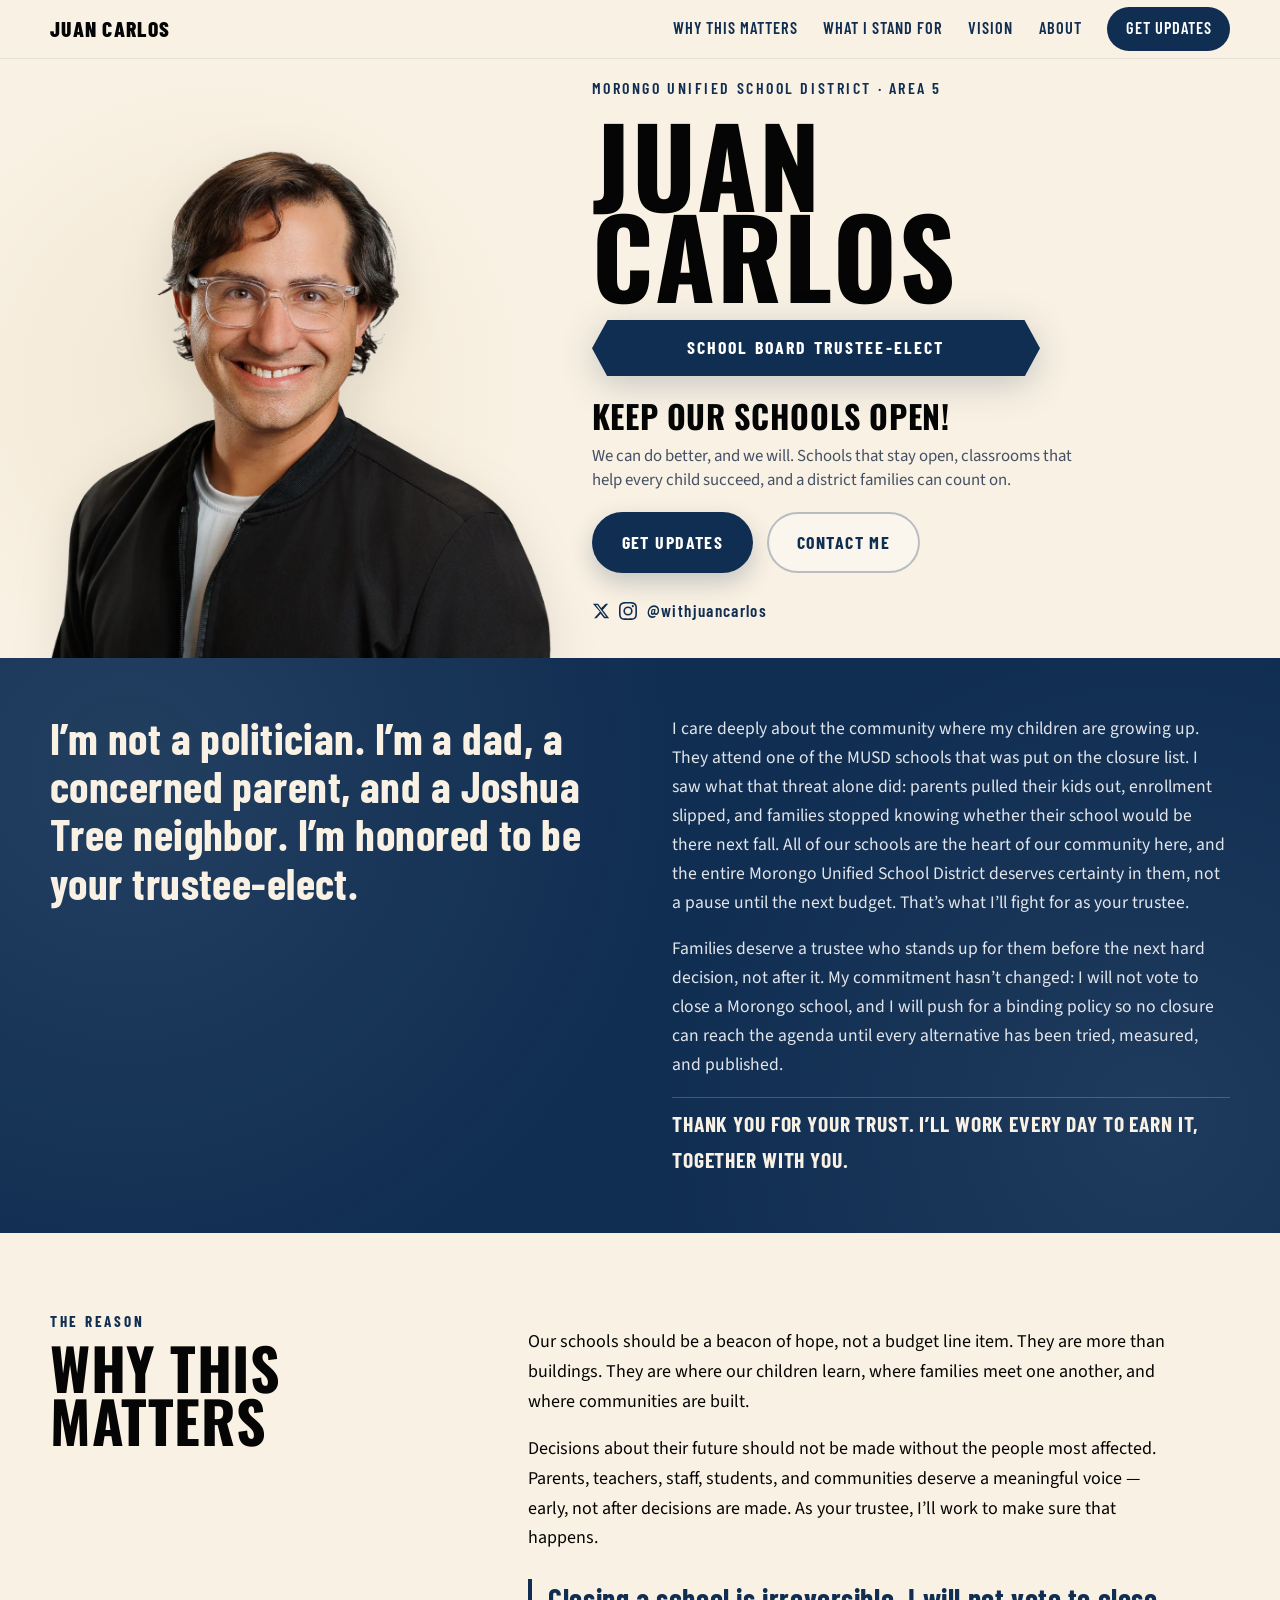
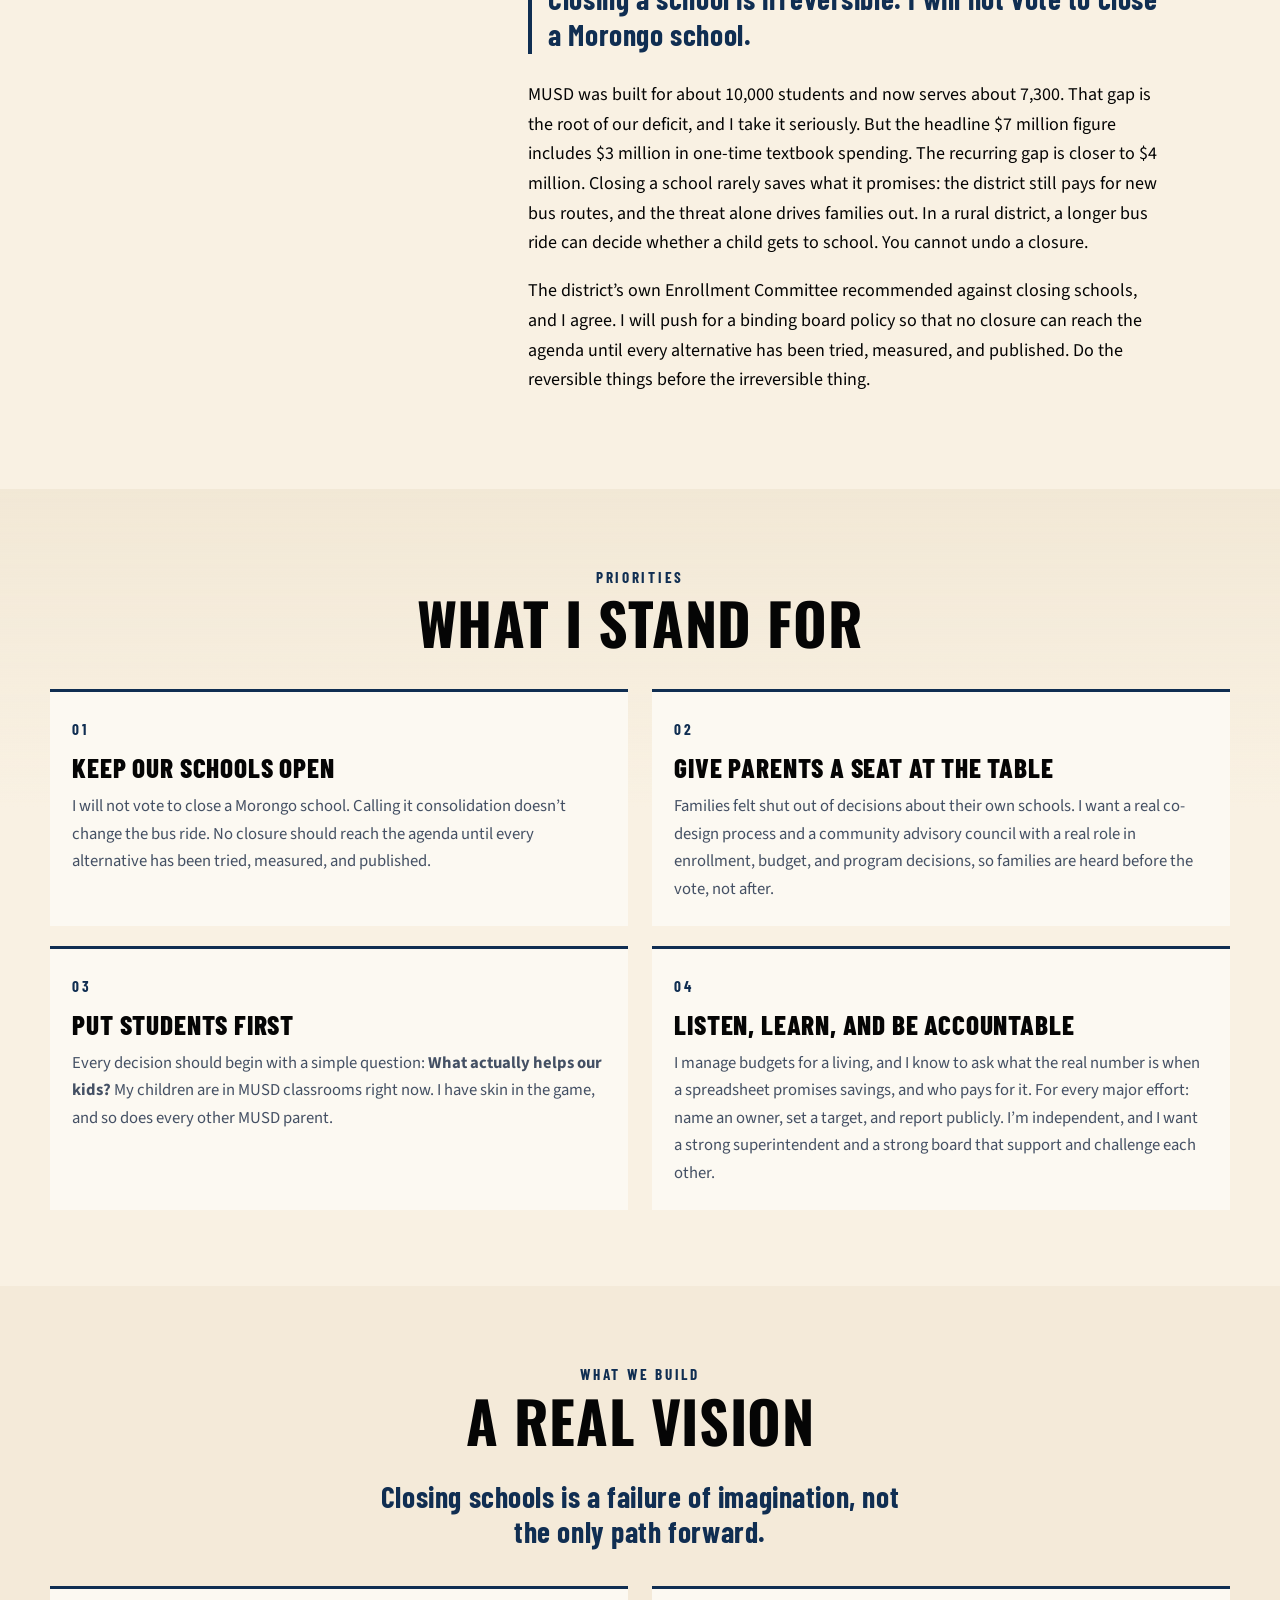
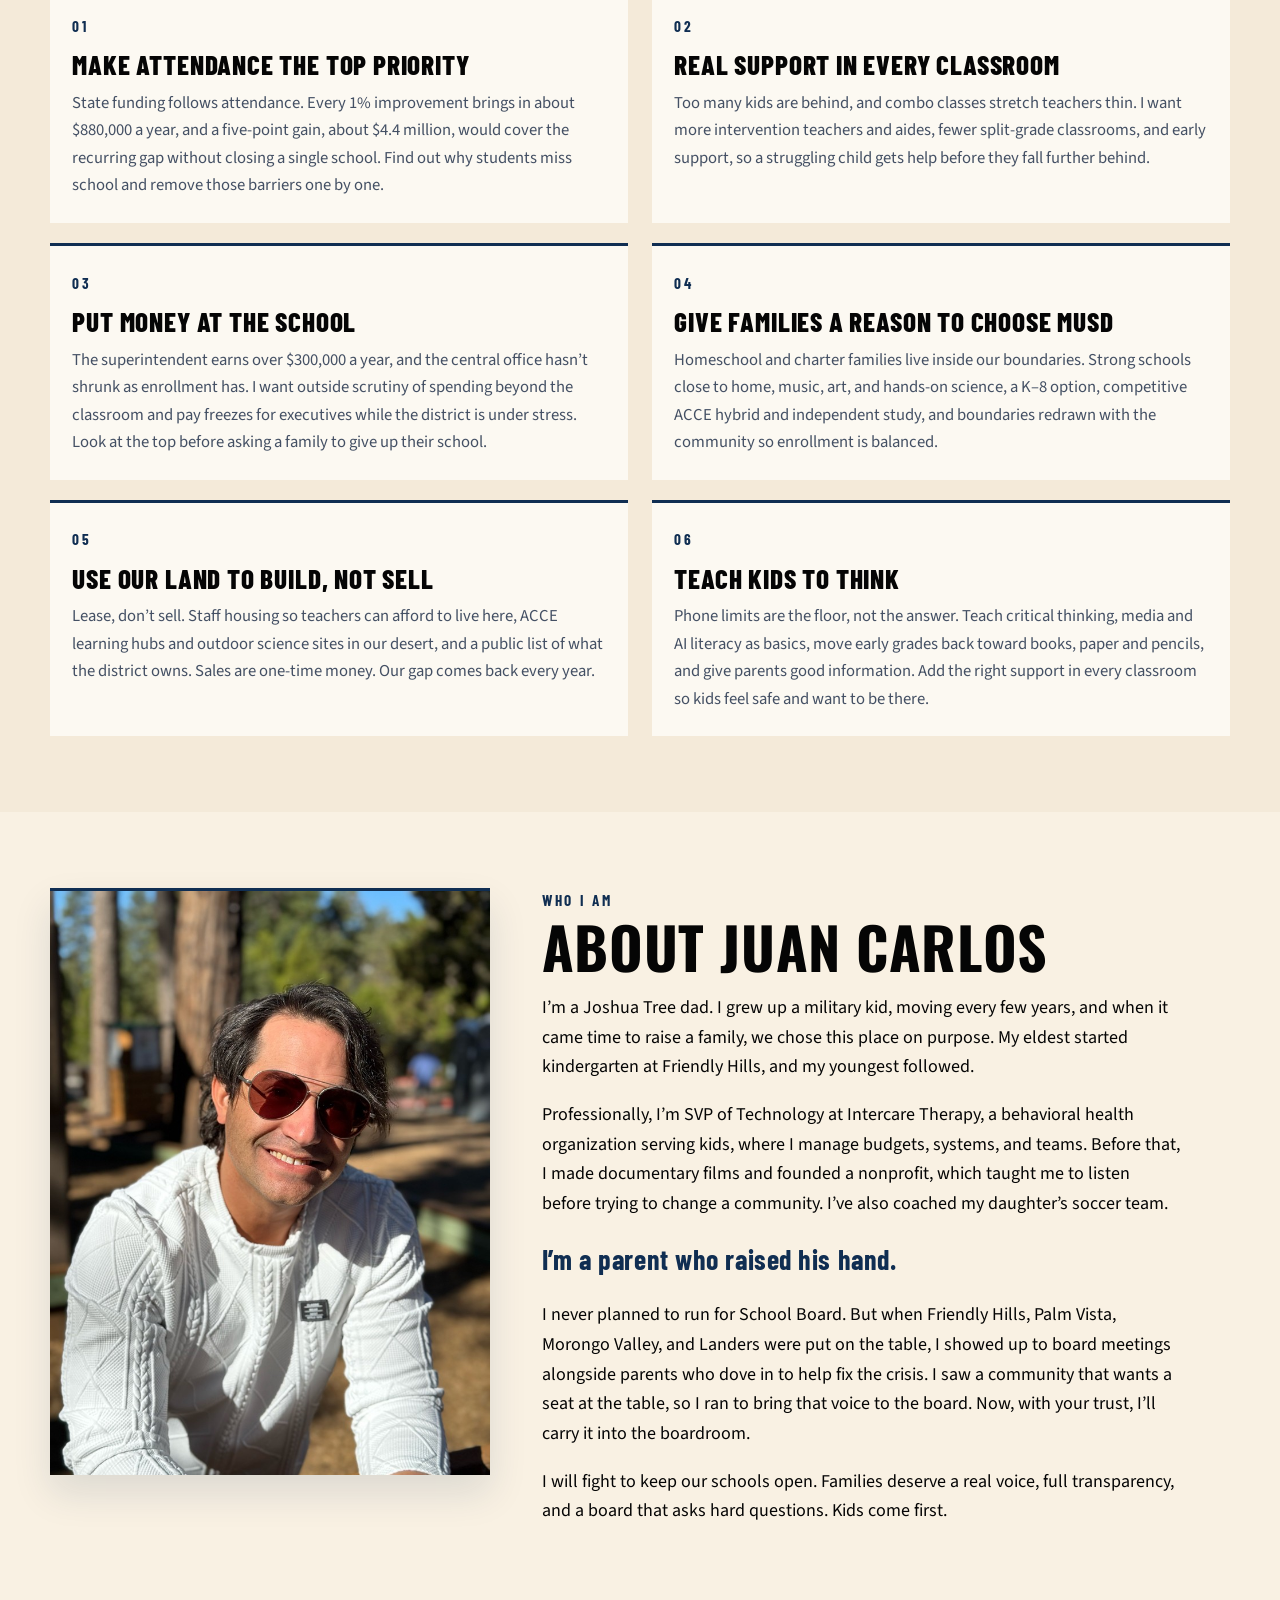
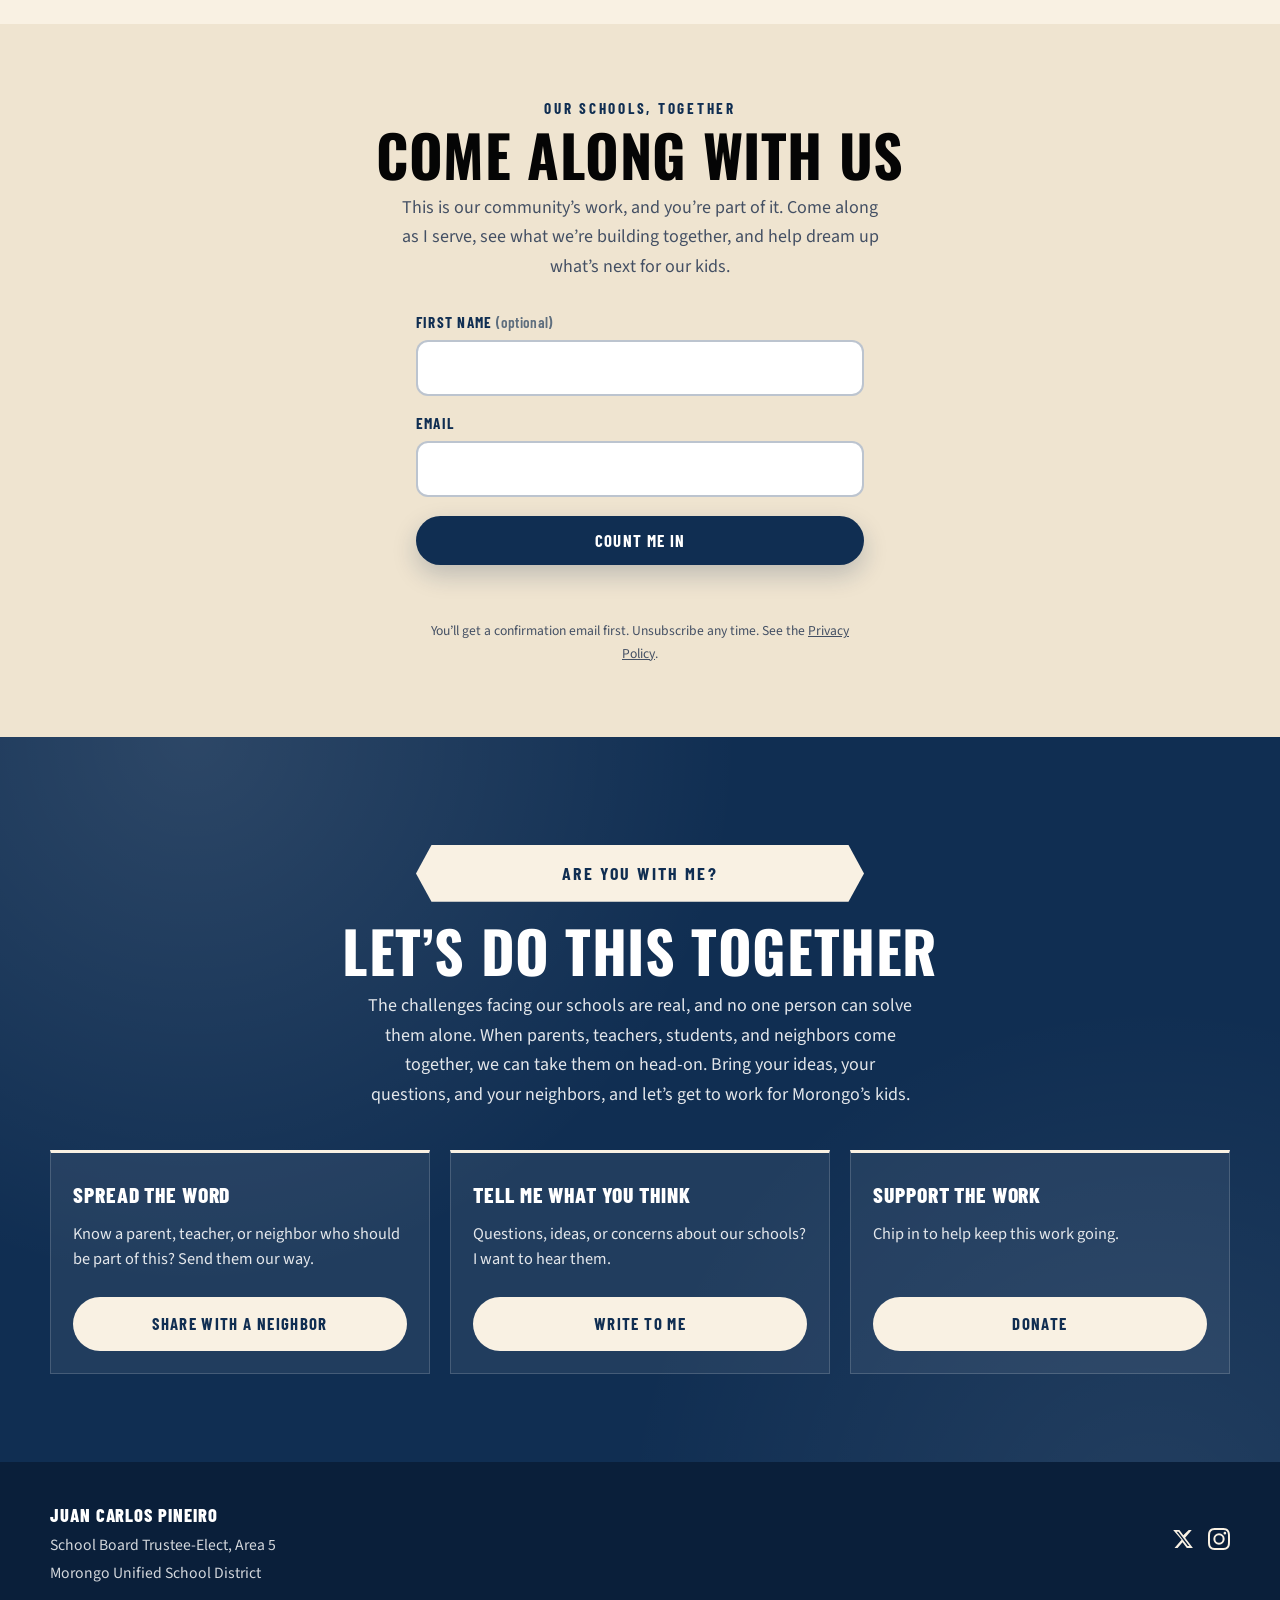
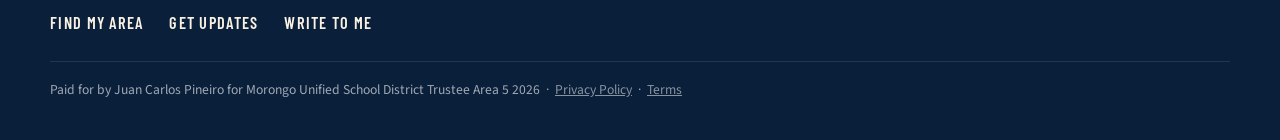
==== commit bba8dc43: "Use Trustee-Elect in title Co-authored-by: Cursor <cursoragent@cursor.com>" ====
--- a/index.html
+++ b/index.html
@@ -79,7 +79,7 @@
         <div class="hero__stage wrap">
           <div class="hero__panel">
             <div class="hero__identity">
-              <p class="hero__district">Morongo Unified School District <span class="hero__district-area">· Trustee Area 5</span></p>
+              <p class="hero__district">Morongo Unified School District <span class="hero__district-area">· Area 5</span></p>
               <p class="hero__name">
                 <span>Juan</span>
                 <span>Carlos</span>
@@ -88,7 +88,7 @@
                 <svg class="ribbon__shape" viewBox="0 0 520 56" preserveAspectRatio="none" aria-hidden="true">
                   <path d="M18 0 H502 L520 28 L502 56 H18 L0 28 Z" fill="currentColor" />
                 </svg>
-                <span class="ribbon__label">School Board Member-Elect</span>
+                <span class="ribbon__label">School Board Trustee-Elect</span>
               </div>
             </div>
 
@@ -420,7 +420,7 @@
       <div class="wrap site-footer__inner">
         <div>
           <p class="site-footer__name">Juan Carlos Pineiro</p>
-          <p>School Board Member-Elect, Trustee Area 5</p>
+          <p>School Board Trustee-Elect, Area 5</p>
           <p>Morongo Unified School District</p>
         </div>
         <div class="social" aria-label="Social links">
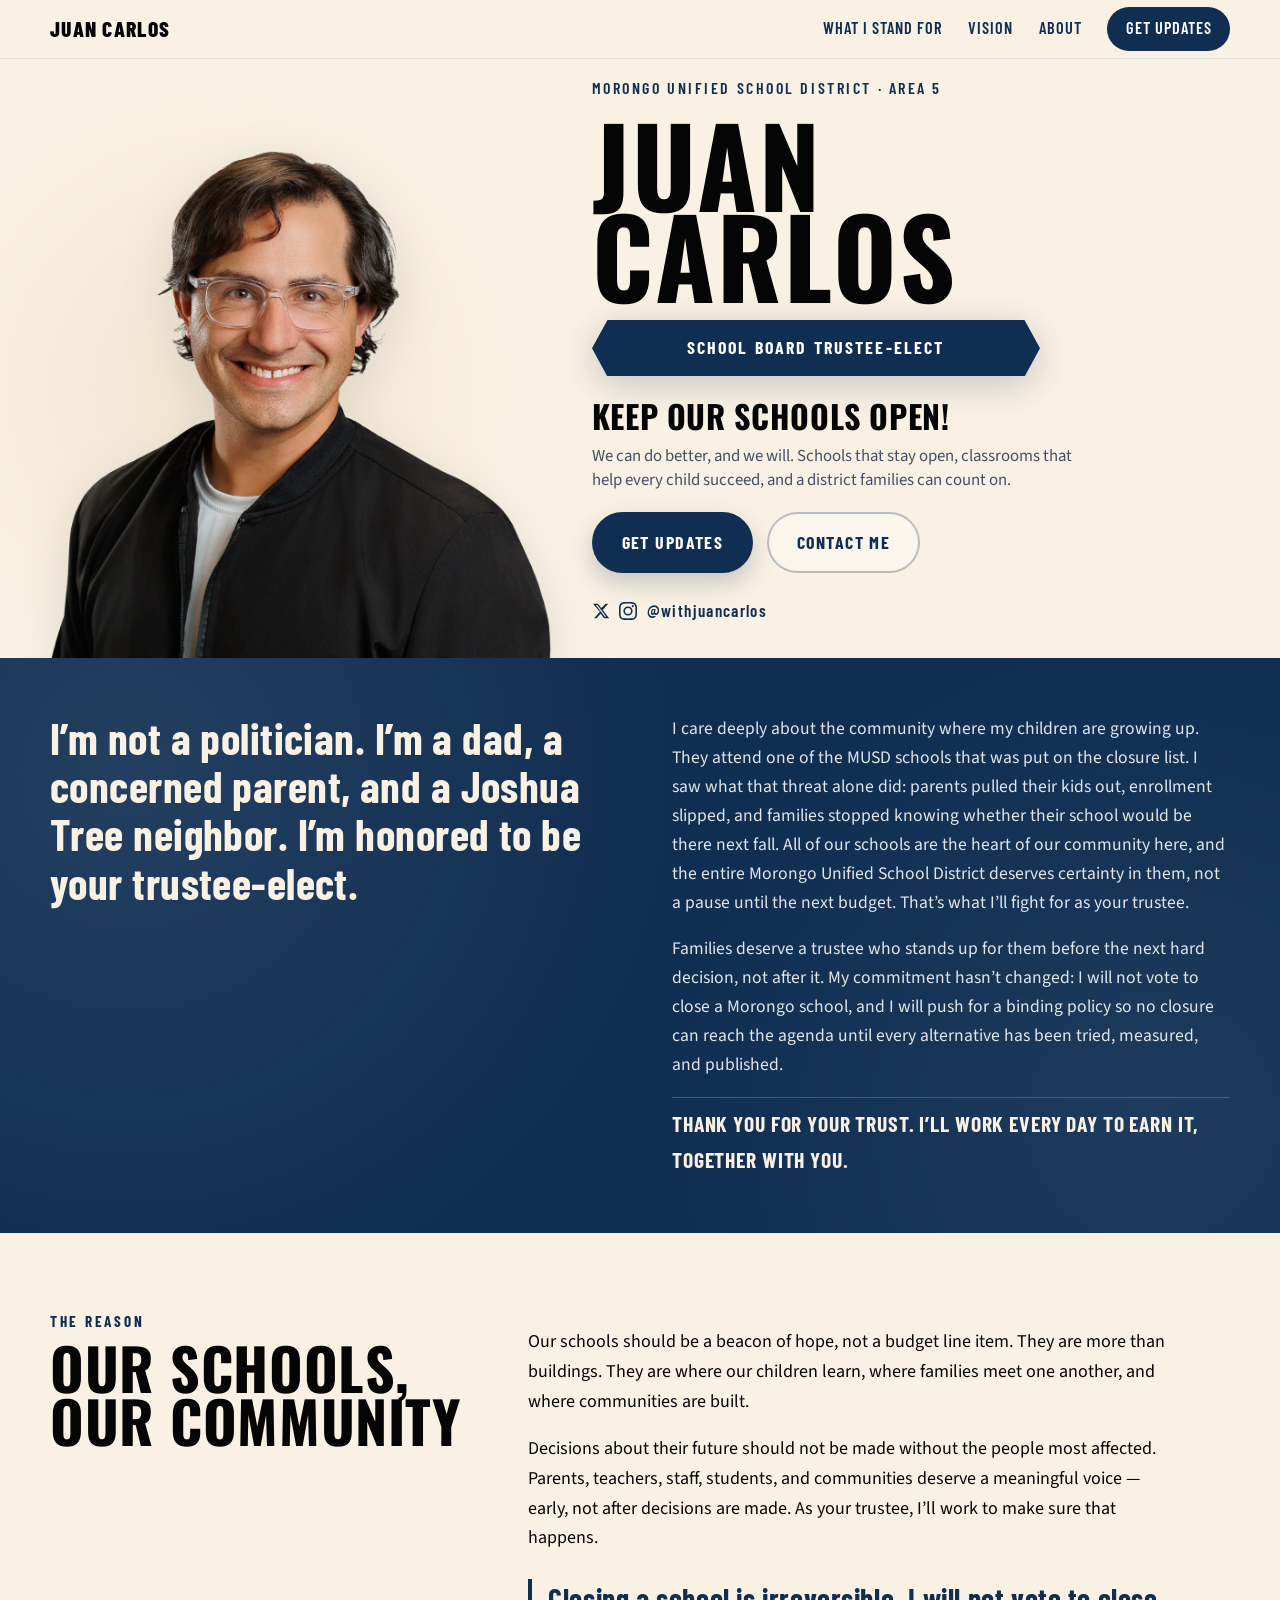
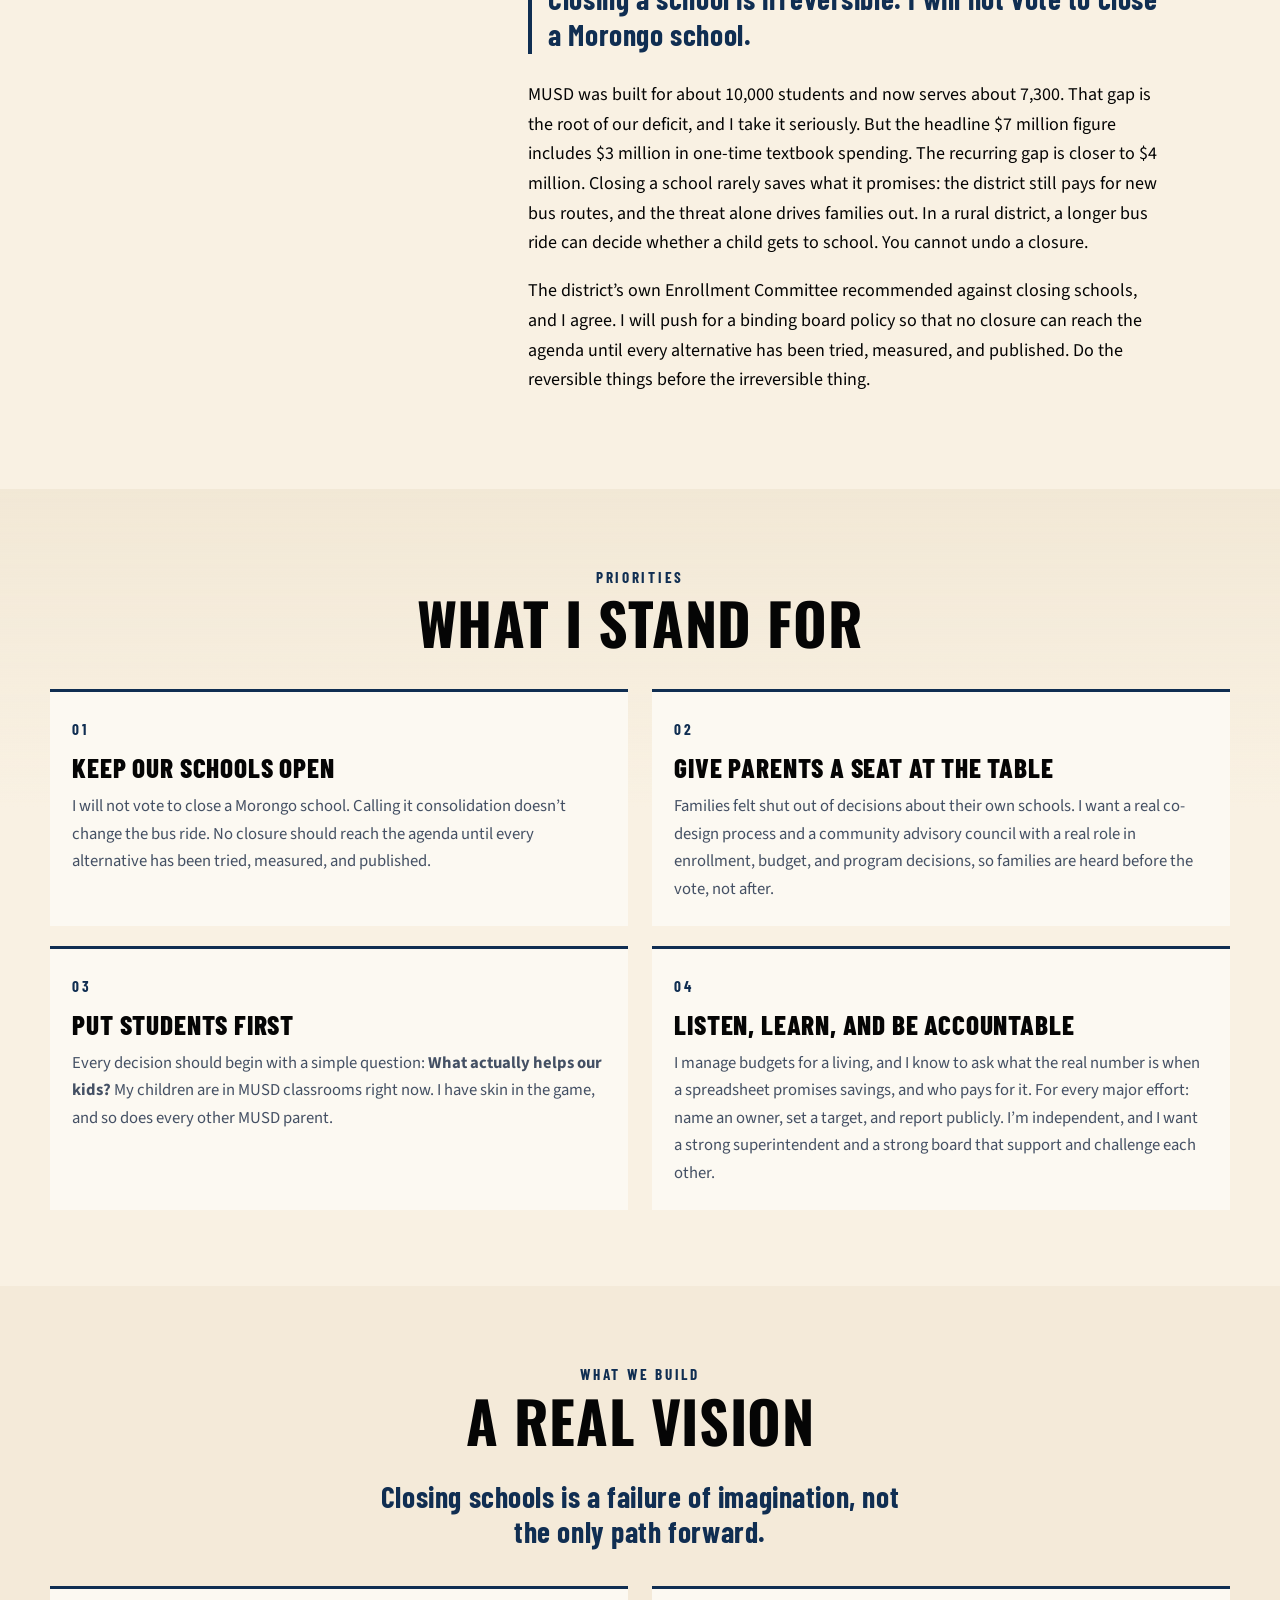
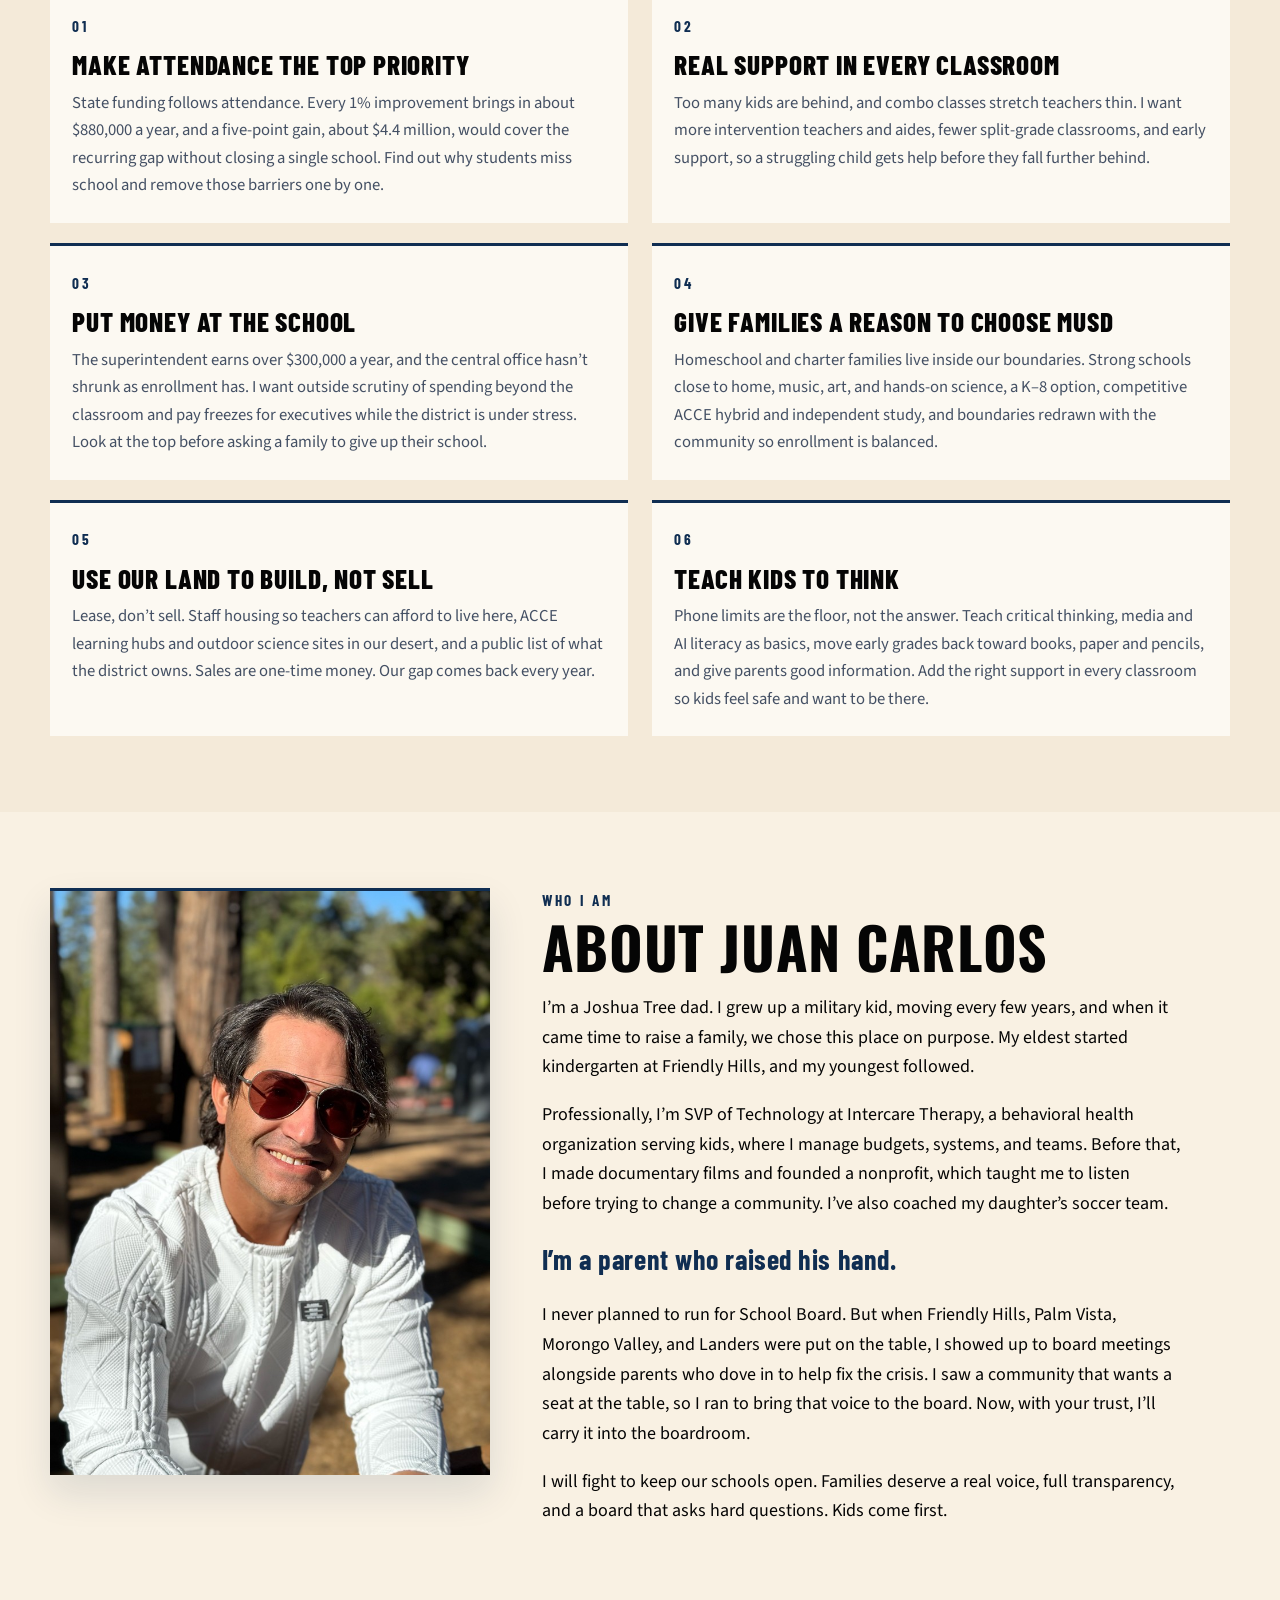
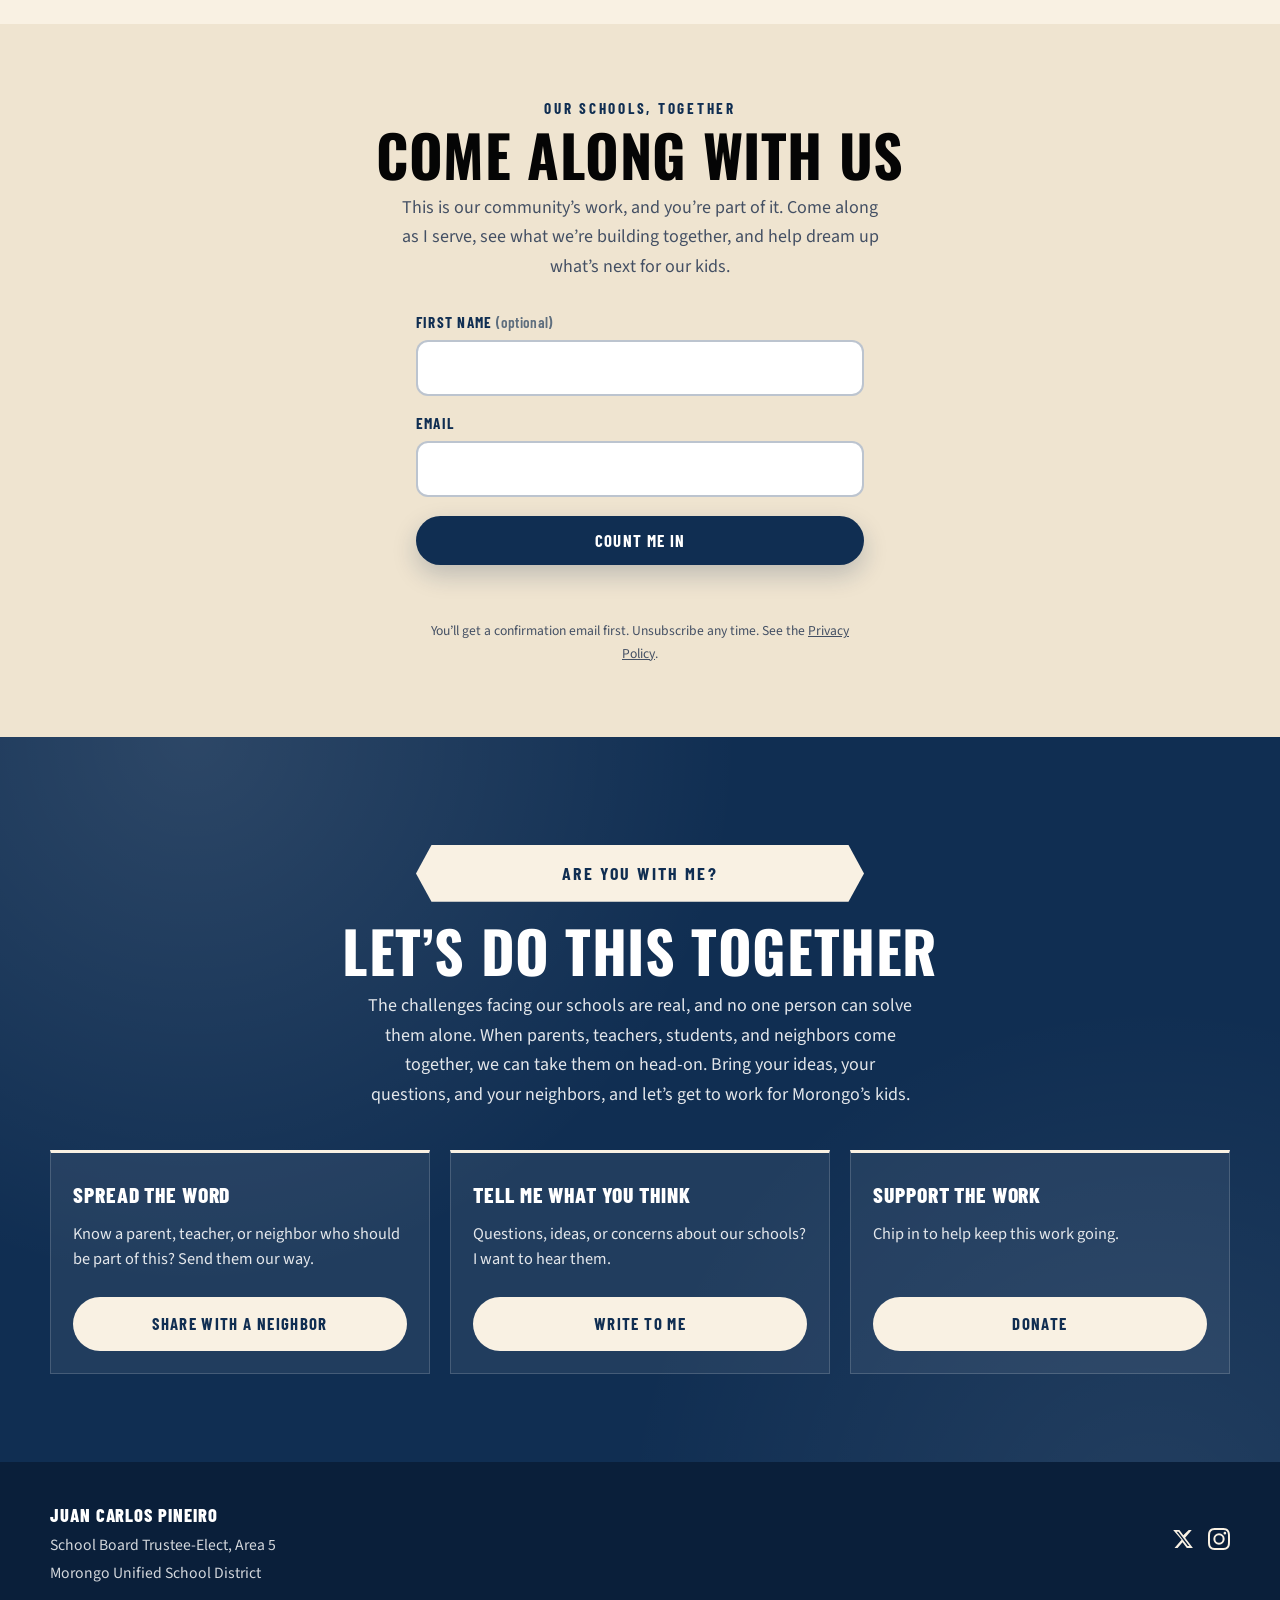
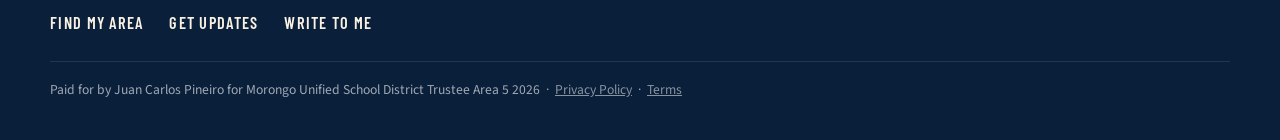
==== commit f6e4b08b: "Rename section to 'Our Schools, Our Community'; remove it from header nav Co-authored-by: Cursor <cu" ====
--- a/index.html
+++ b/index.html
@@ -47,7 +47,6 @@
       <div class="site-header__inner">
         <a class="logo" href="#top">Juan Carlos</a>
         <nav class="nav" aria-label="Primary">
-          <a href="#why">Why This Matters</a>
           <a href="#stand-for">What I Stand For</a>
           <a href="#vision">Vision</a>
           <a href="#about">About</a>
@@ -65,7 +64,6 @@
         </button>
       </div>
       <nav id="mobile-nav" class="mobile-nav" hidden aria-label="Mobile">
-        <a href="#why">Why This Matters</a>
         <a href="#stand-for">What I Stand For</a>
         <a href="#vision">Vision</a>
         <a href="#about">About</a>
@@ -161,7 +159,7 @@
         <div class="wrap why-grid">
           <div class="section__head">
             <p class="eyebrow">The reason</p>
-            <h2 id="why-heading">Why This Matters</h2>
+            <h2 id="why-heading">Our Schools, Our Community</h2>
           </div>
           <div class="prose">
             <p>
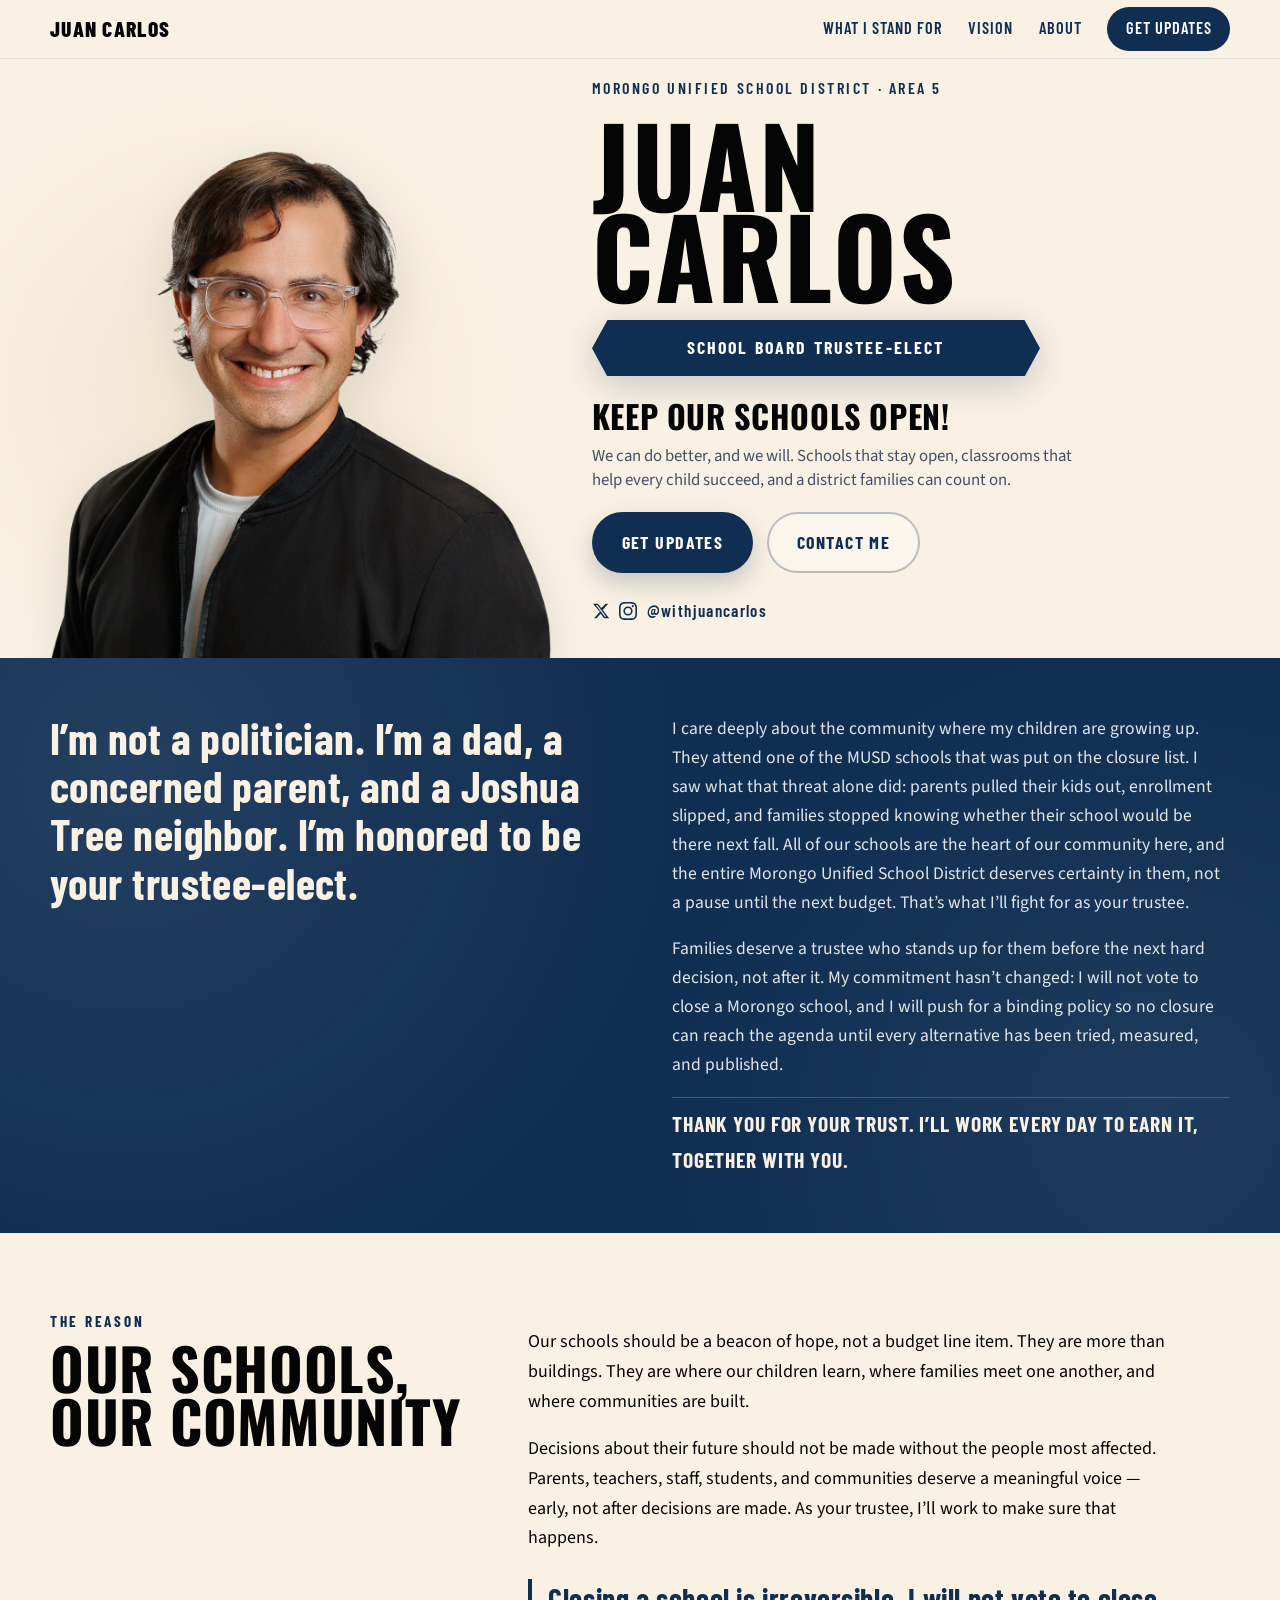
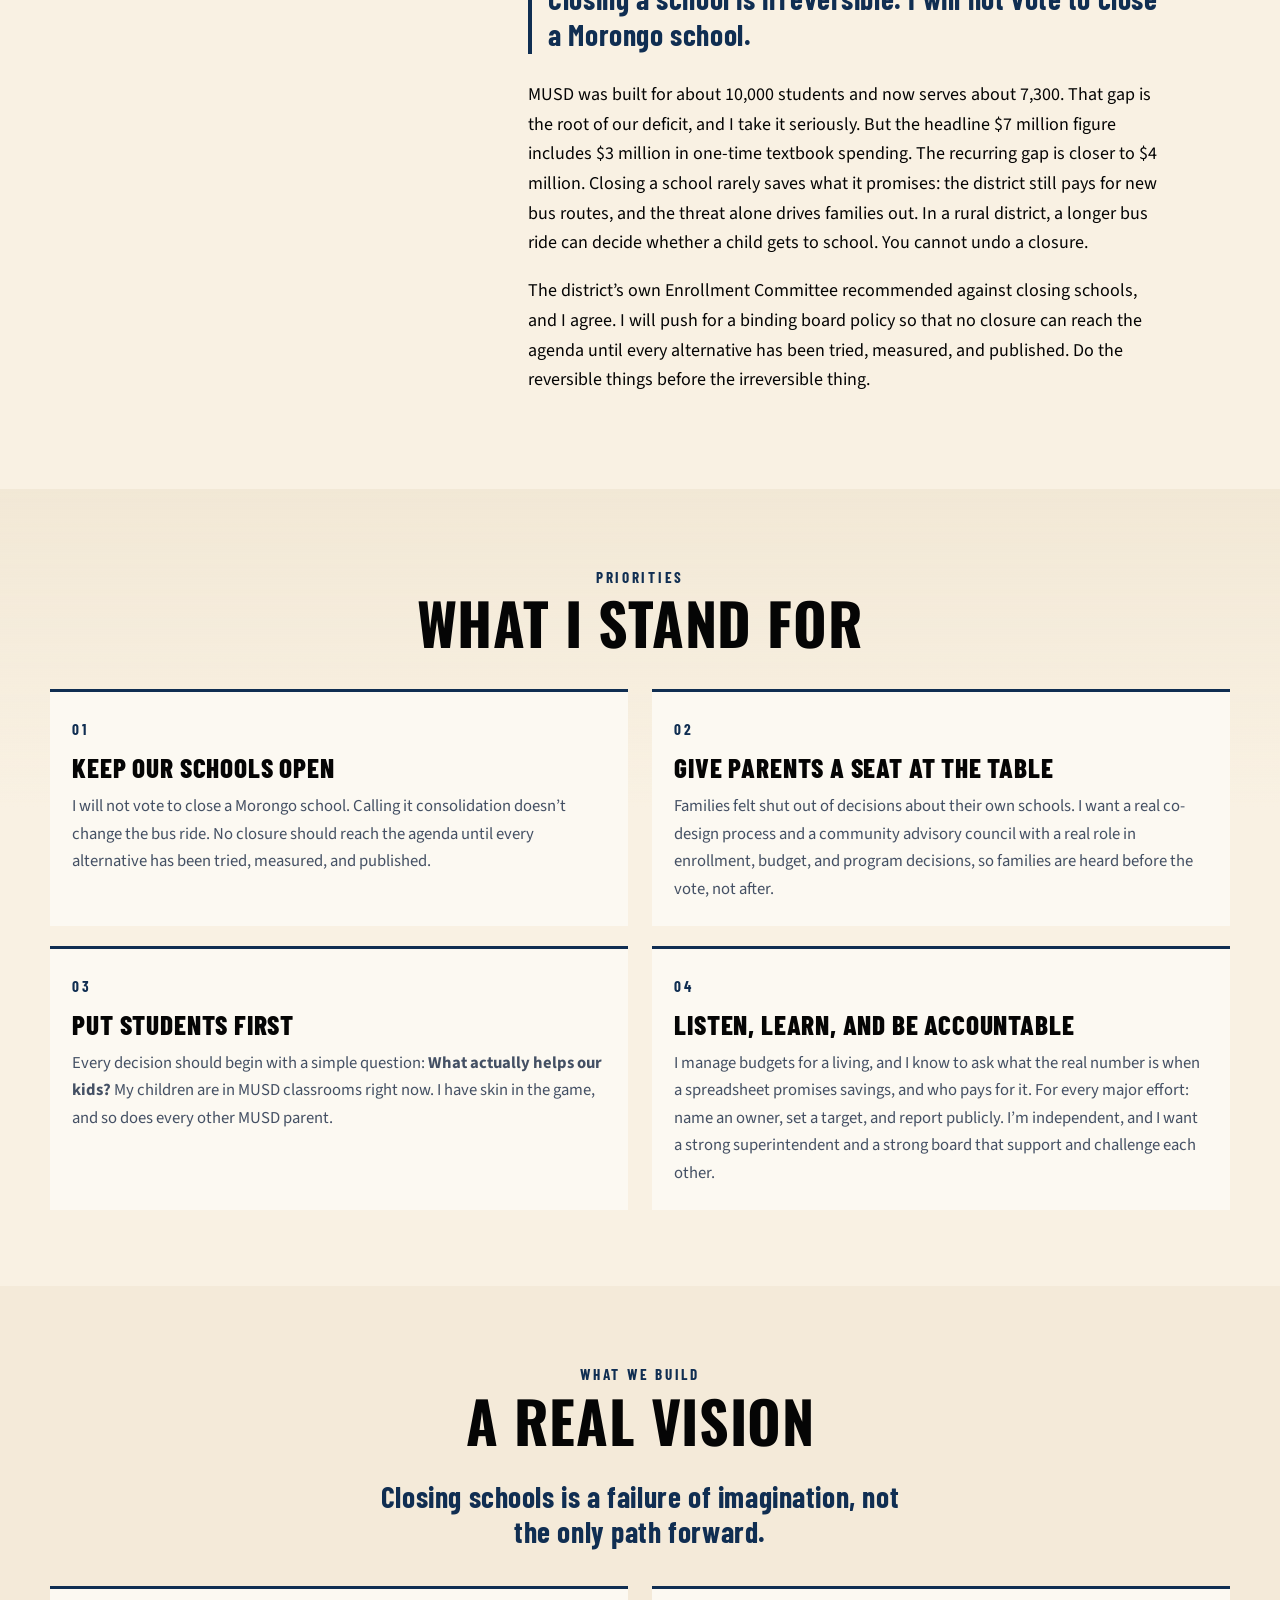
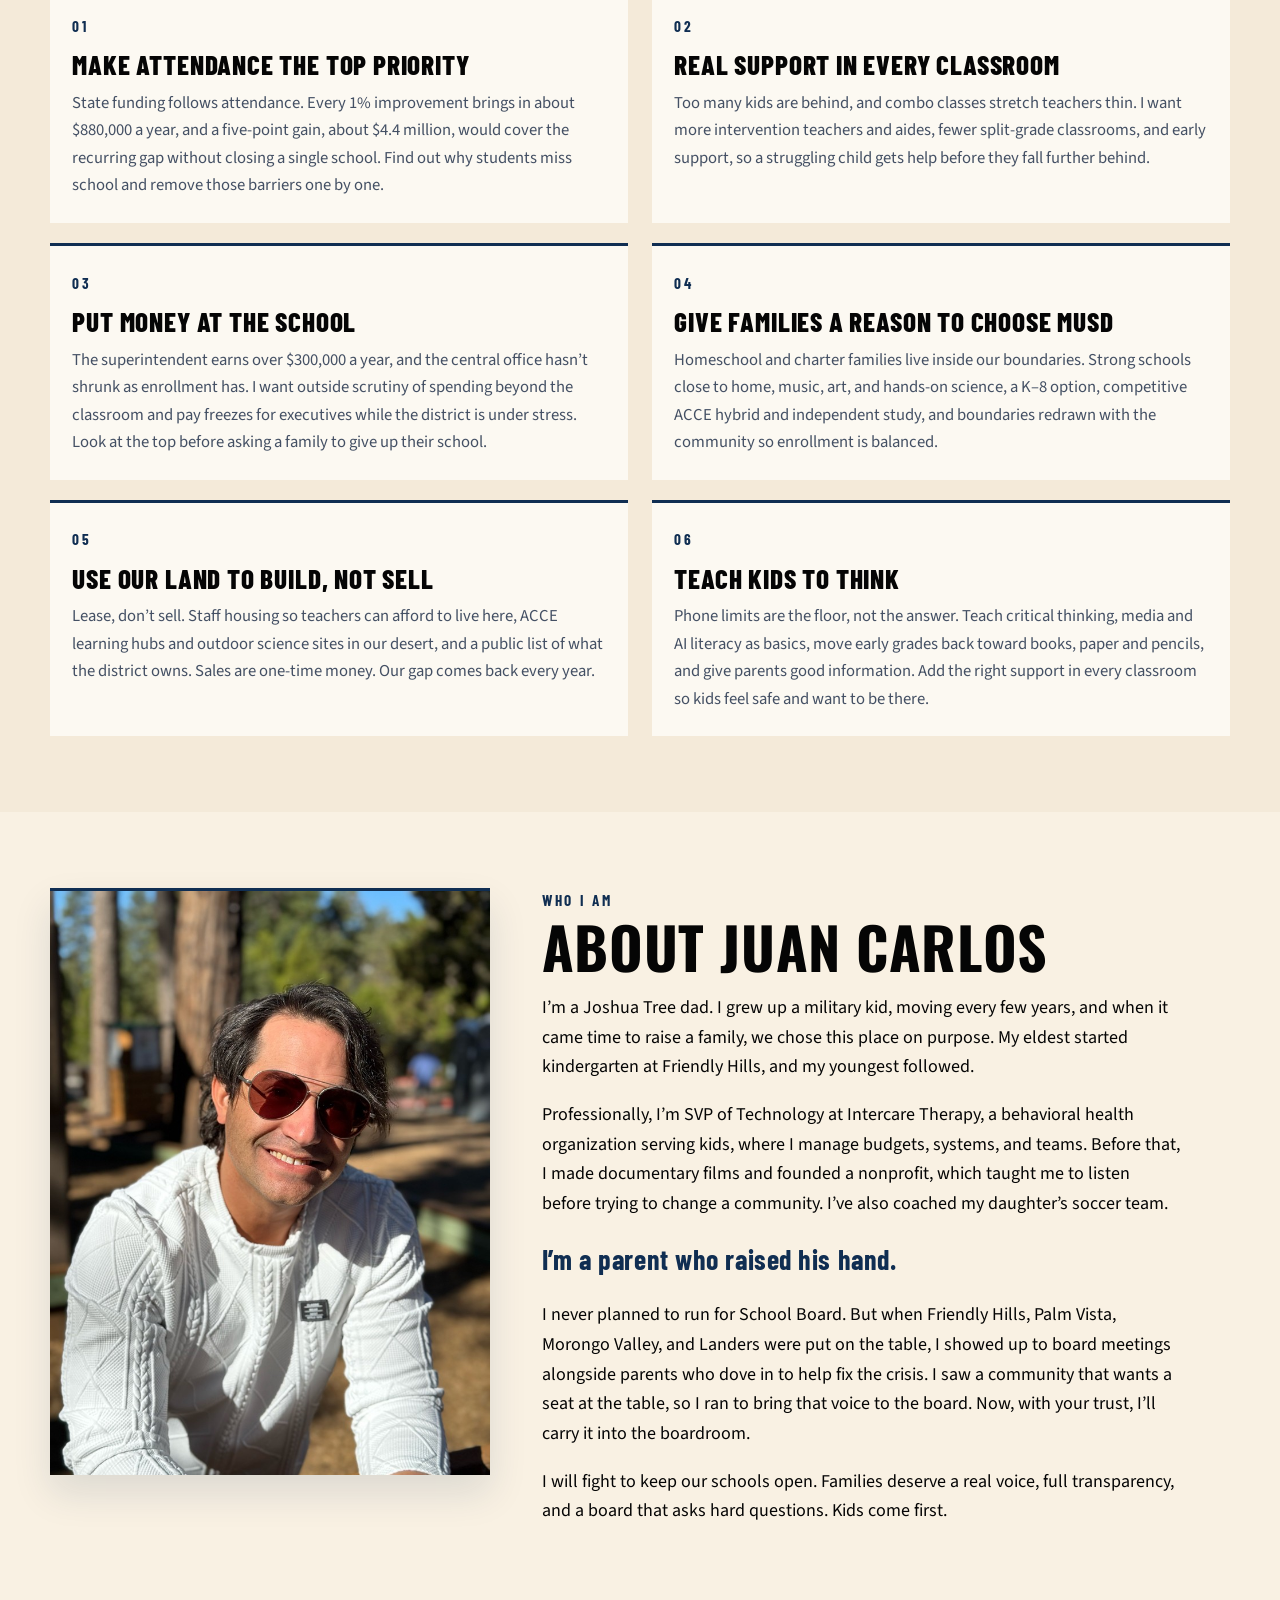
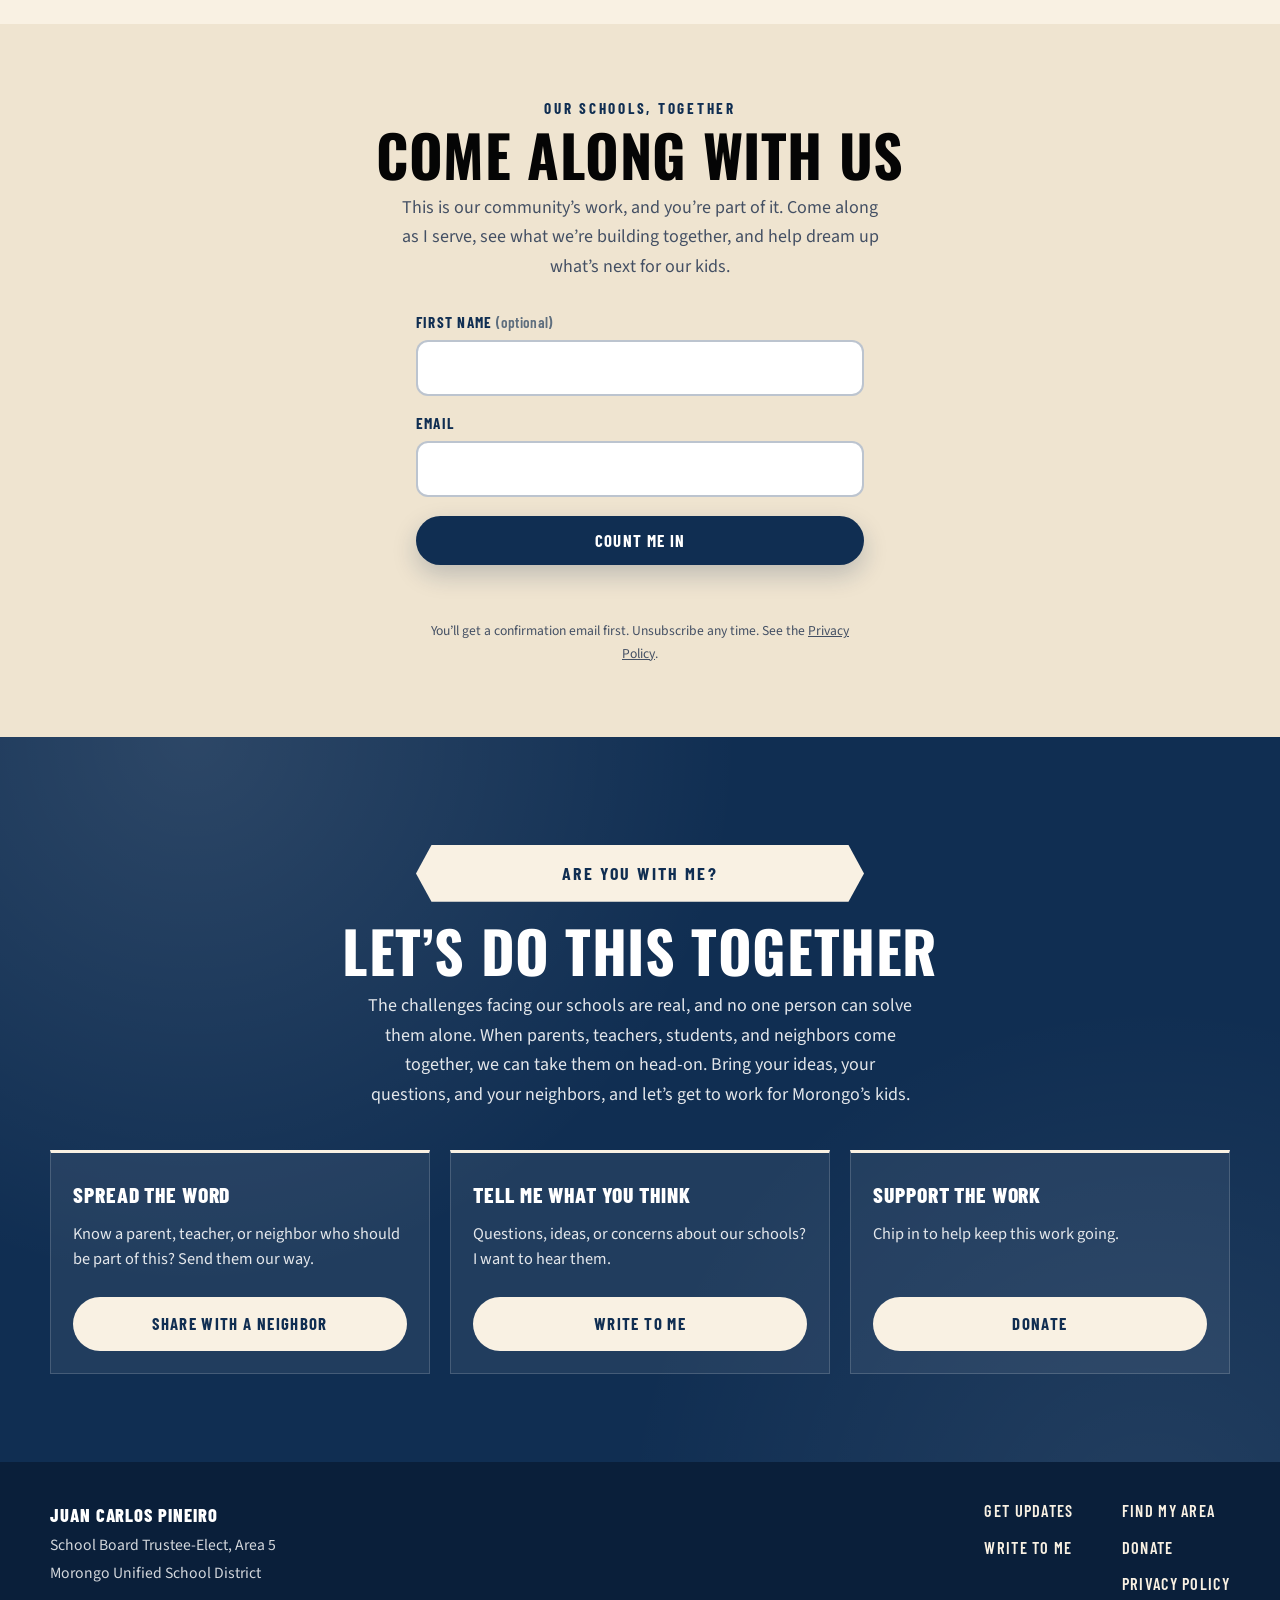
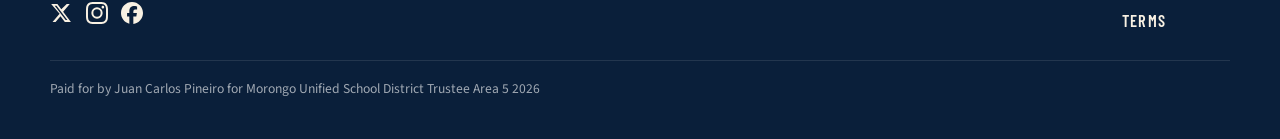
==== commit e6a9939a: "Footer: socials under name, add Facebook, links in two columns on the right Co-authored-by: Cursor <" ====
--- a/index.html
+++ b/index.html
@@ -416,30 +416,35 @@
 
     <footer class="site-footer">
       <div class="wrap site-footer__inner">
-        <div>
+        <div class="site-footer__brand">
           <p class="site-footer__name">Juan Carlos Pineiro</p>
           <p>School Board Trustee-Elect, Area 5</p>
           <p>Morongo Unified School District</p>
-        </div>
-        <div class="social" aria-label="Social links">
+          <div class="social" aria-label="Social links">
           <a href="https://x.com/withjuancarlos" target="_blank" rel="noopener noreferrer" aria-label="Juan Carlos on X">
             <svg viewBox="0 0 24 24" width="22" height="22" aria-hidden="true"><path fill="currentColor" d="M18.244 2.25h3.308l-7.227 8.26 8.502 11.24H16.17l-4.714-6.231-5.401 6.231H2.744l7.727-8.835L1.254 2.25H8.08l4.253 5.622L18.244 2.25zm-1.161 17.52h1.833L7.084 4.126H5.117L17.083 19.77z"/></svg>
           </a>
           <a href="https://instagram.com/withjuancarlos" target="_blank" rel="noopener noreferrer" aria-label="Juan Carlos on Instagram">
             <svg viewBox="0 0 24 24" width="22" height="22" aria-hidden="true"><path fill="currentColor" d="M12 2.163c3.204 0 3.584.012 4.85.07 3.252.148 4.771 1.691 4.919 4.919.058 1.265.069 1.645.069 4.849 0 3.205-.012 3.584-.069 4.849-.149 3.225-1.664 4.771-4.919 4.919-1.266.058-1.644.07-4.85.07-3.204 0-3.584-.012-4.849-.07-3.26-.149-4.771-1.699-4.919-4.92-.058-1.265-.07-1.644-.07-4.849 0-3.204.013-3.583.07-4.849.149-3.227 1.664-4.771 4.919-4.919 1.266-.057 1.645-.069 4.849-.069zM12 0C8.741 0 8.333.014 7.053.072 2.695.272.273 2.69.073 7.052.014 8.333 0 8.741 0 12c0 3.259.014 3.668.072 4.948.2 4.358 2.618 6.78 6.98 6.98C8.333 23.986 8.741 24 12 24c3.259 0 3.668-.014 4.948-.072 4.354-.2 6.782-2.618 6.979-6.98.059-1.28.073-1.689.073-4.948 0-3.259-.014-3.667-.072-4.947-.196-4.354-2.617-6.78-6.979-6.98C15.668.014 15.259 0 12 0zm0 5.838a6.162 6.162 0 100 12.324 6.162 6.162 0 000-12.324zM12 16a4 4 0 110-8 4 4 0 010 8zm6.406-11.845a1.44 1.44 0 100 2.881 1.44 1.44 0 000-2.881z"/></svg>
           </a>
-        </div>
-        <nav class="site-footer__links" aria-label="Footer">
-          <a href="/find-my-area/">Find My Area</a>
-          <a href="/updates/" data-signup-open>Get Updates</a>
-          <a href="mailto:juancarlos@withjuancarlos.com?subject=Hello%20from%20a%20neighbor&amp;body=Hi%20Juan%20Carlos%2C%0A%0AMy%20name%20is%20____%20and%20I%27m%20in%20____%20%28school%20or%20neighborhood%29.%0A%0AI%20wanted%20to%20share%3A%0A%0A">Write to Me</a>
+          <a href="https://www.facebook.com/withjuancarlos" target="_blank" rel="noopener noreferrer" aria-label="Juan Carlos on Facebook">
+            <svg viewBox="0 0 24 24" width="22" height="22" aria-hidden="true"><path fill="currentColor" d="M9.101 23.691v-7.98H6.627v-3.667h2.474v-1.58c0-4.085 1.848-5.978 5.858-5.978.401 0 .955.042 1.468.103a8.68 8.68 0 0 1 1.141.195v3.325a8.623 8.623 0 0 0-.653-.036 26.805 26.805 0 0 0-.733-.009c-.707 0-1.259.096-1.675.309a1.686 1.686 0 0 0-.679.622c-.258.42-.374.995-.374 1.752v1.297h3.919l-.386 2.103-.287 1.564h-3.246v8.245C19.396 23.238 24 18.179 24 12.044c0-6.627-5.373-12-12-12s-12 5.373-12 12c0 5.628 3.874 10.35 9.101 11.647Z"/></svg>
+          </a>
+        </div>
+        </div>
+        <nav class="site-footer__nav" aria-label="Footer">
+          <ul>
+            <li><a href="/updates/" data-signup-open>Get Updates</a></li>
+            <li><a href="mailto:juancarlos@withjuancarlos.com?subject=Hello%20from%20a%20neighbor&amp;body=Hi%20Juan%20Carlos%2C%0A%0AMy%20name%20is%20____%20and%20I%27m%20in%20____%20%28school%20or%20neighborhood%29.%0A%0AI%20wanted%20to%20share%3A%0A%0A">Write to Me</a></li>
+          </ul>
+          <ul>
+            <li><a href="/find-my-area/">Find My Area</a></li>
+            <li><a href="https://goodchange.app/donate/standwithjc" target="_blank" rel="noopener noreferrer">Donate</a></li>
+            <li><a href="/privacy">Privacy Policy</a></li>
+            <li><a href="/terms">Terms</a></li>
+          </ul>
         </nav>
-        <p class="site-footer__fine">
-          Paid for by Juan Carlos Pineiro for Morongo Unified School District Trustee Area 5 2026 &nbsp;·&nbsp;
-          <a href="/privacy">Privacy Policy</a>
-          &nbsp;·&nbsp;
-          <a href="/terms">Terms</a>
-        </p>
+        <p class="site-footer__fine">Paid for by Juan Carlos Pineiro for Morongo Unified School District Trustee Area 5 2026</p>
       </div>
     </footer>
 
--- a/styles.css
+++ b/styles.css
@@ -1375,6 +1375,10 @@
   margin: 0.15rem 0;
 }
 
+.site-footer__brand .social {
+  margin-top: 0.9rem;
+}
+
 .social {
   display: flex;
   gap: 0.85rem;
@@ -1389,13 +1393,23 @@
   transform: translateY(-2px);
 }
 
-.site-footer__links {
-  display: flex;
-  flex-wrap: wrap;
-  gap: 0.35rem 1.6rem;
-}
-
-.site-footer__links a {
+.site-footer__nav {
+  display: grid;
+  grid-template-columns: repeat(2, auto);
+  justify-content: start;
+  gap: 1.5rem 3rem;
+}
+
+.site-footer__nav ul {
+  display: grid;
+  align-content: start;
+  gap: 0.55rem;
+  margin: 0;
+  padding: 0;
+  list-style: none;
+}
+
+.site-footer__nav a {
   font-family: var(--font-condensed);
   font-weight: 600;
   font-size: 1.02rem;
@@ -1405,7 +1419,7 @@
   color: var(--cream);
 }
 
-.site-footer__links a:hover {
+.site-footer__nav a:hover {
   text-decoration: underline;
   text-underline-offset: 4px;
 }
@@ -1418,19 +1432,16 @@
   opacity: 0.75;
 }
 
-.site-footer__fine a {
-  color: inherit;
-  text-decoration: underline;
-  opacity: 0.85;
-}
-
 @media (min-width: 700px) {
   .site-footer__inner {
     grid-template-columns: 1fr auto;
-    align-items: center;
-  }
-
-  .site-footer__links,
+    align-items: start;
+  }
+
+  .site-footer__nav {
+    justify-content: end;
+  }
+
   .site-footer__fine {
     grid-column: 1 / -1;
   }
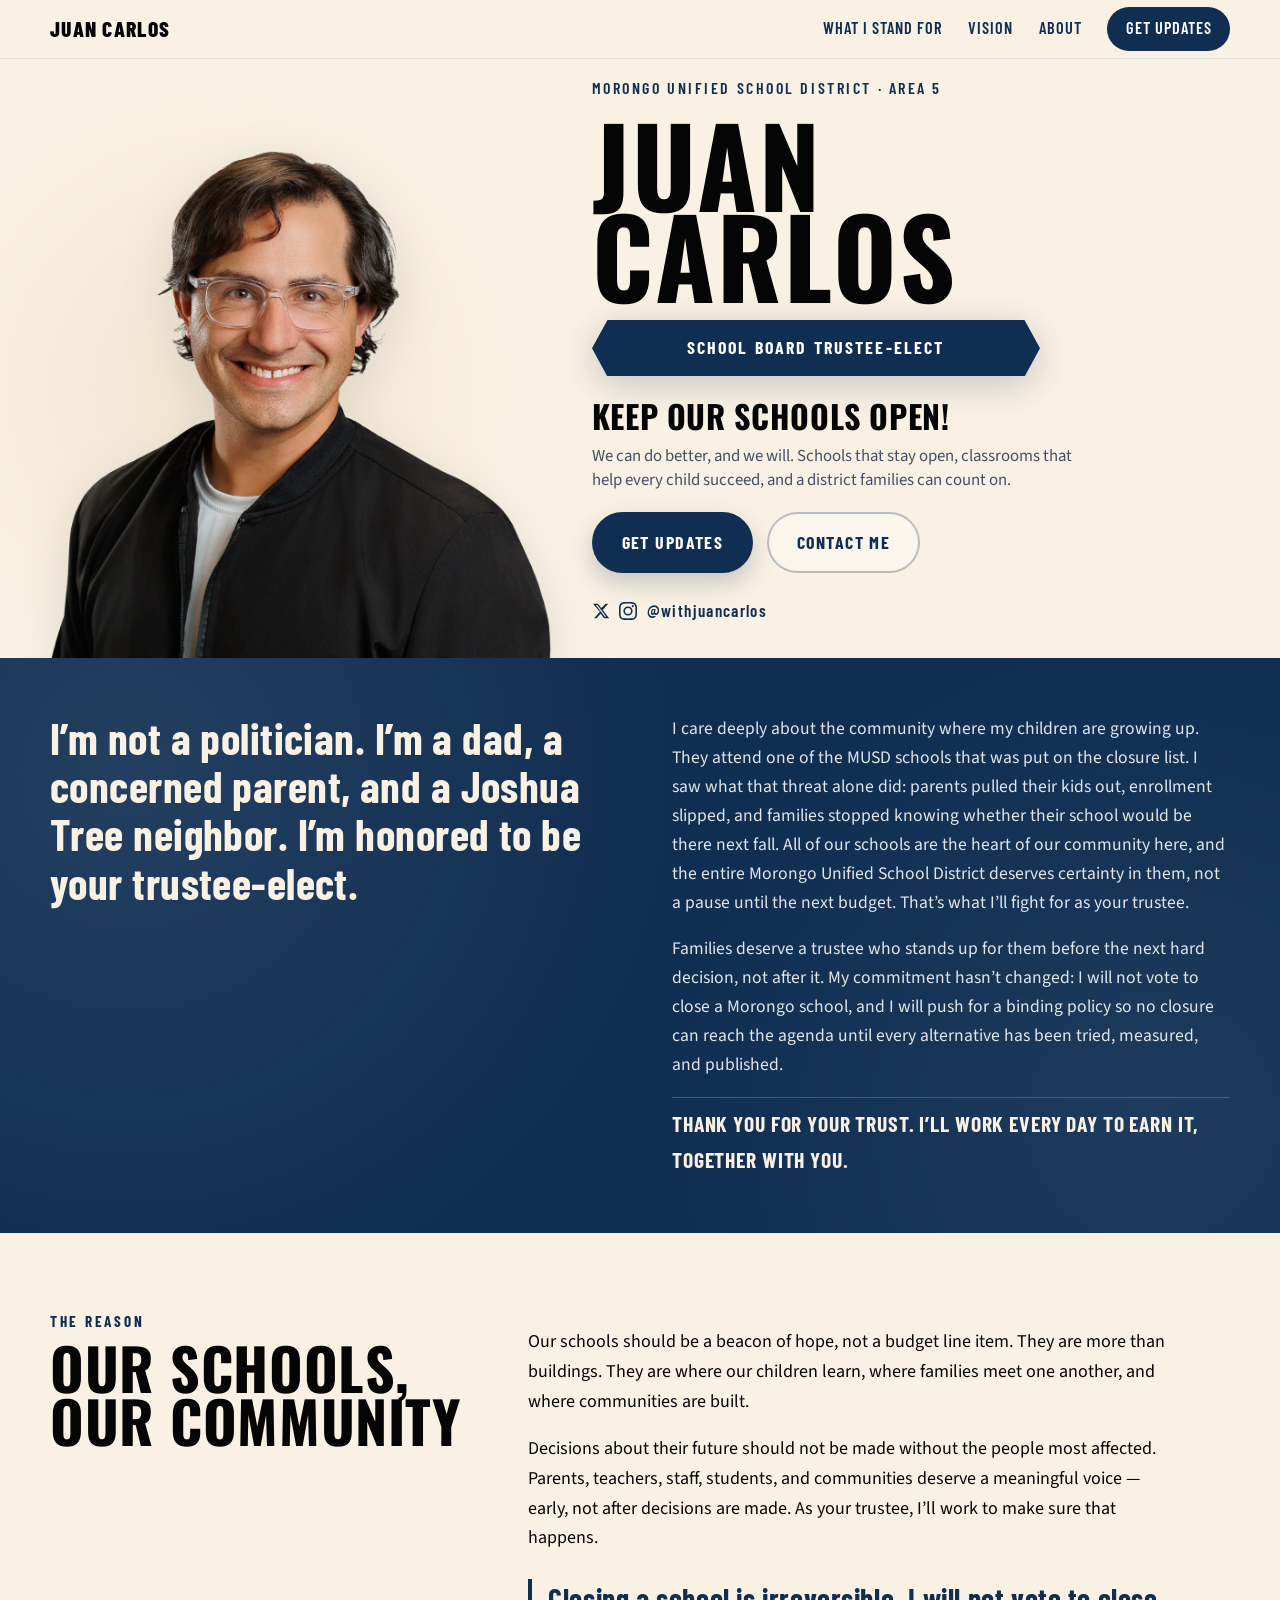
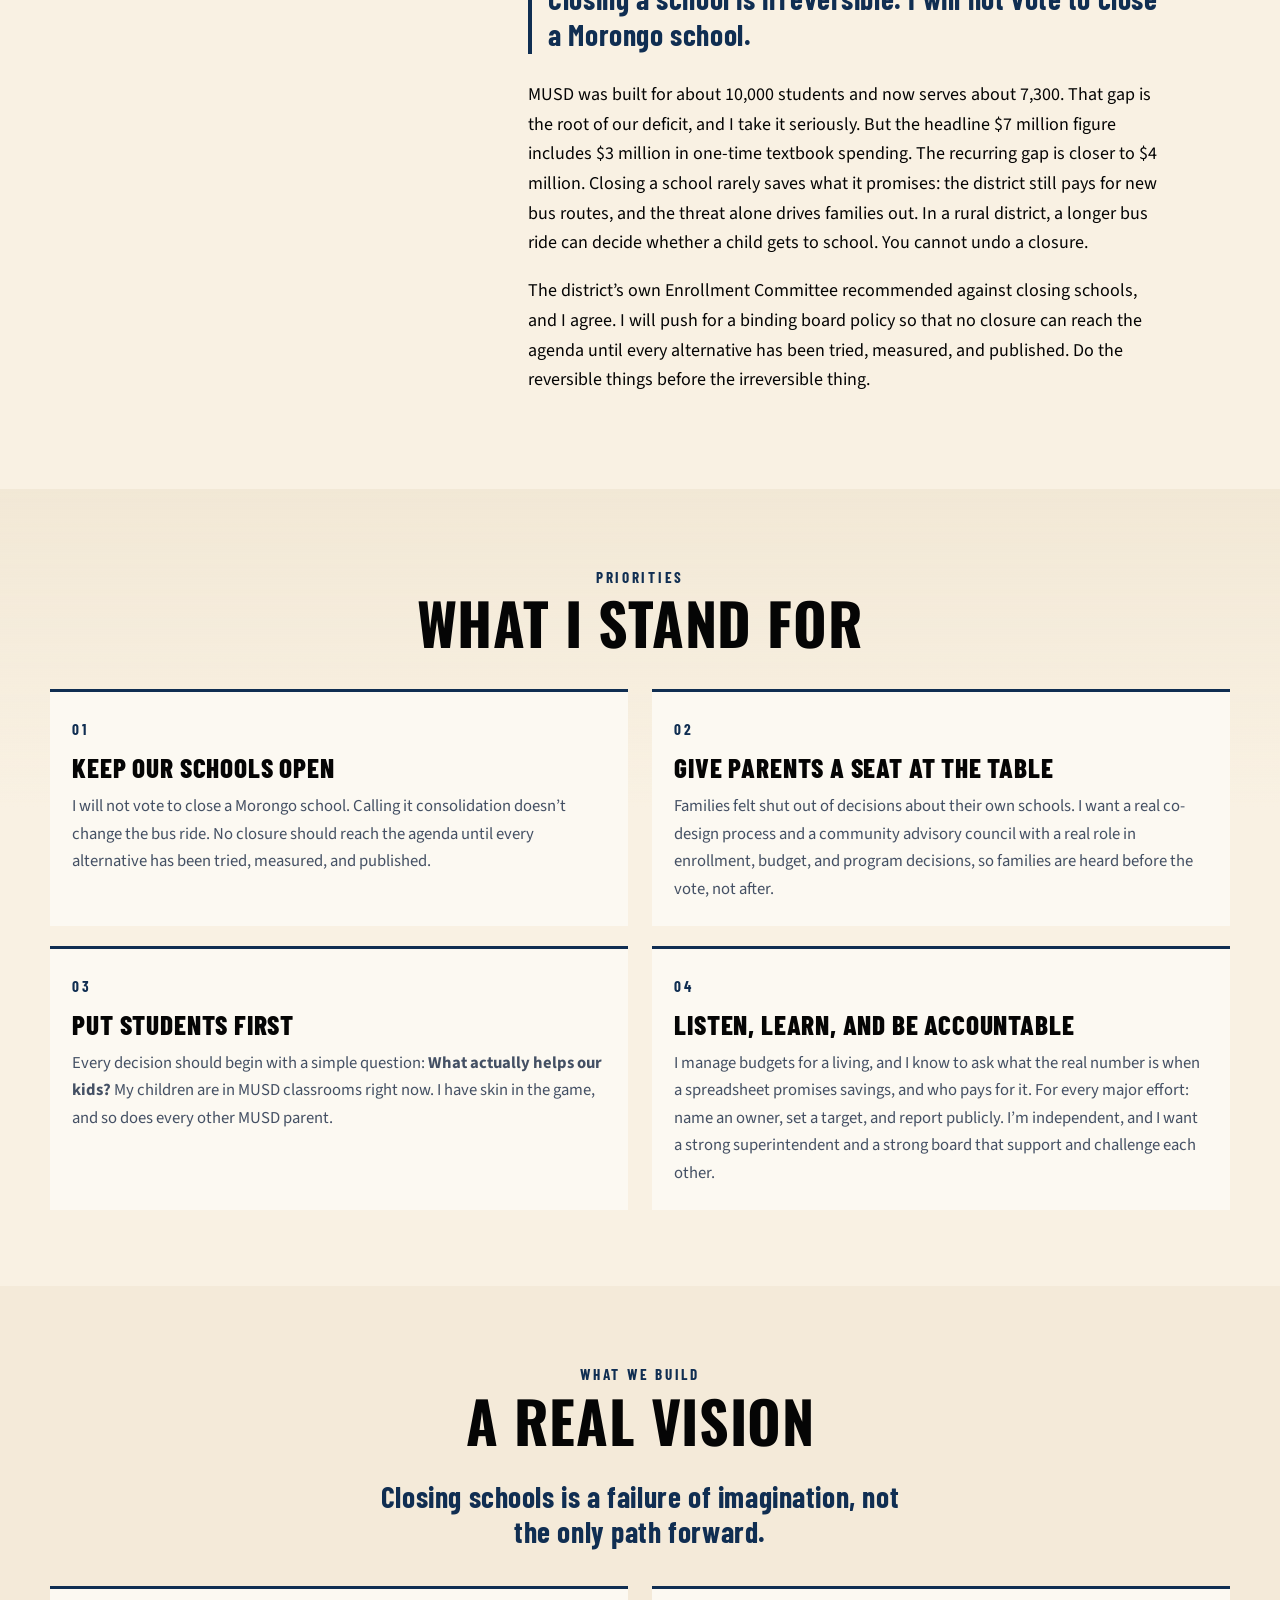
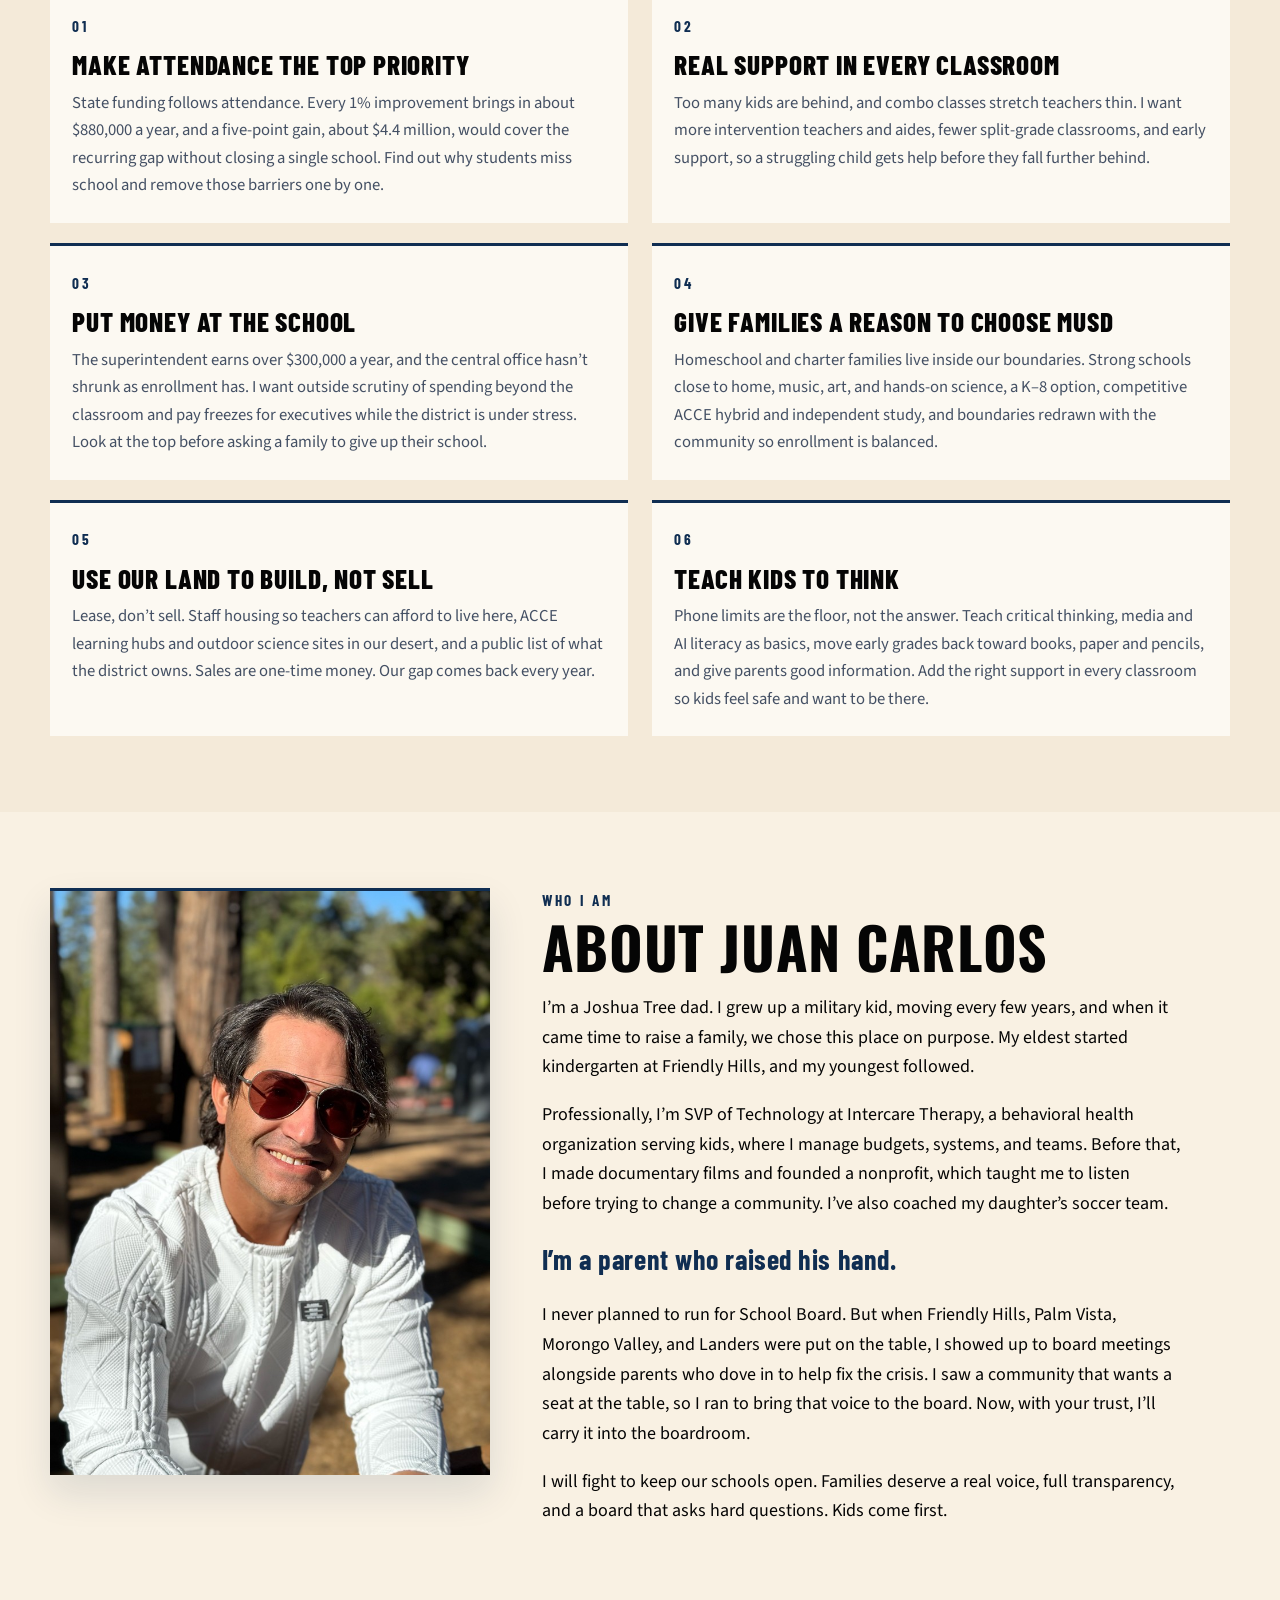
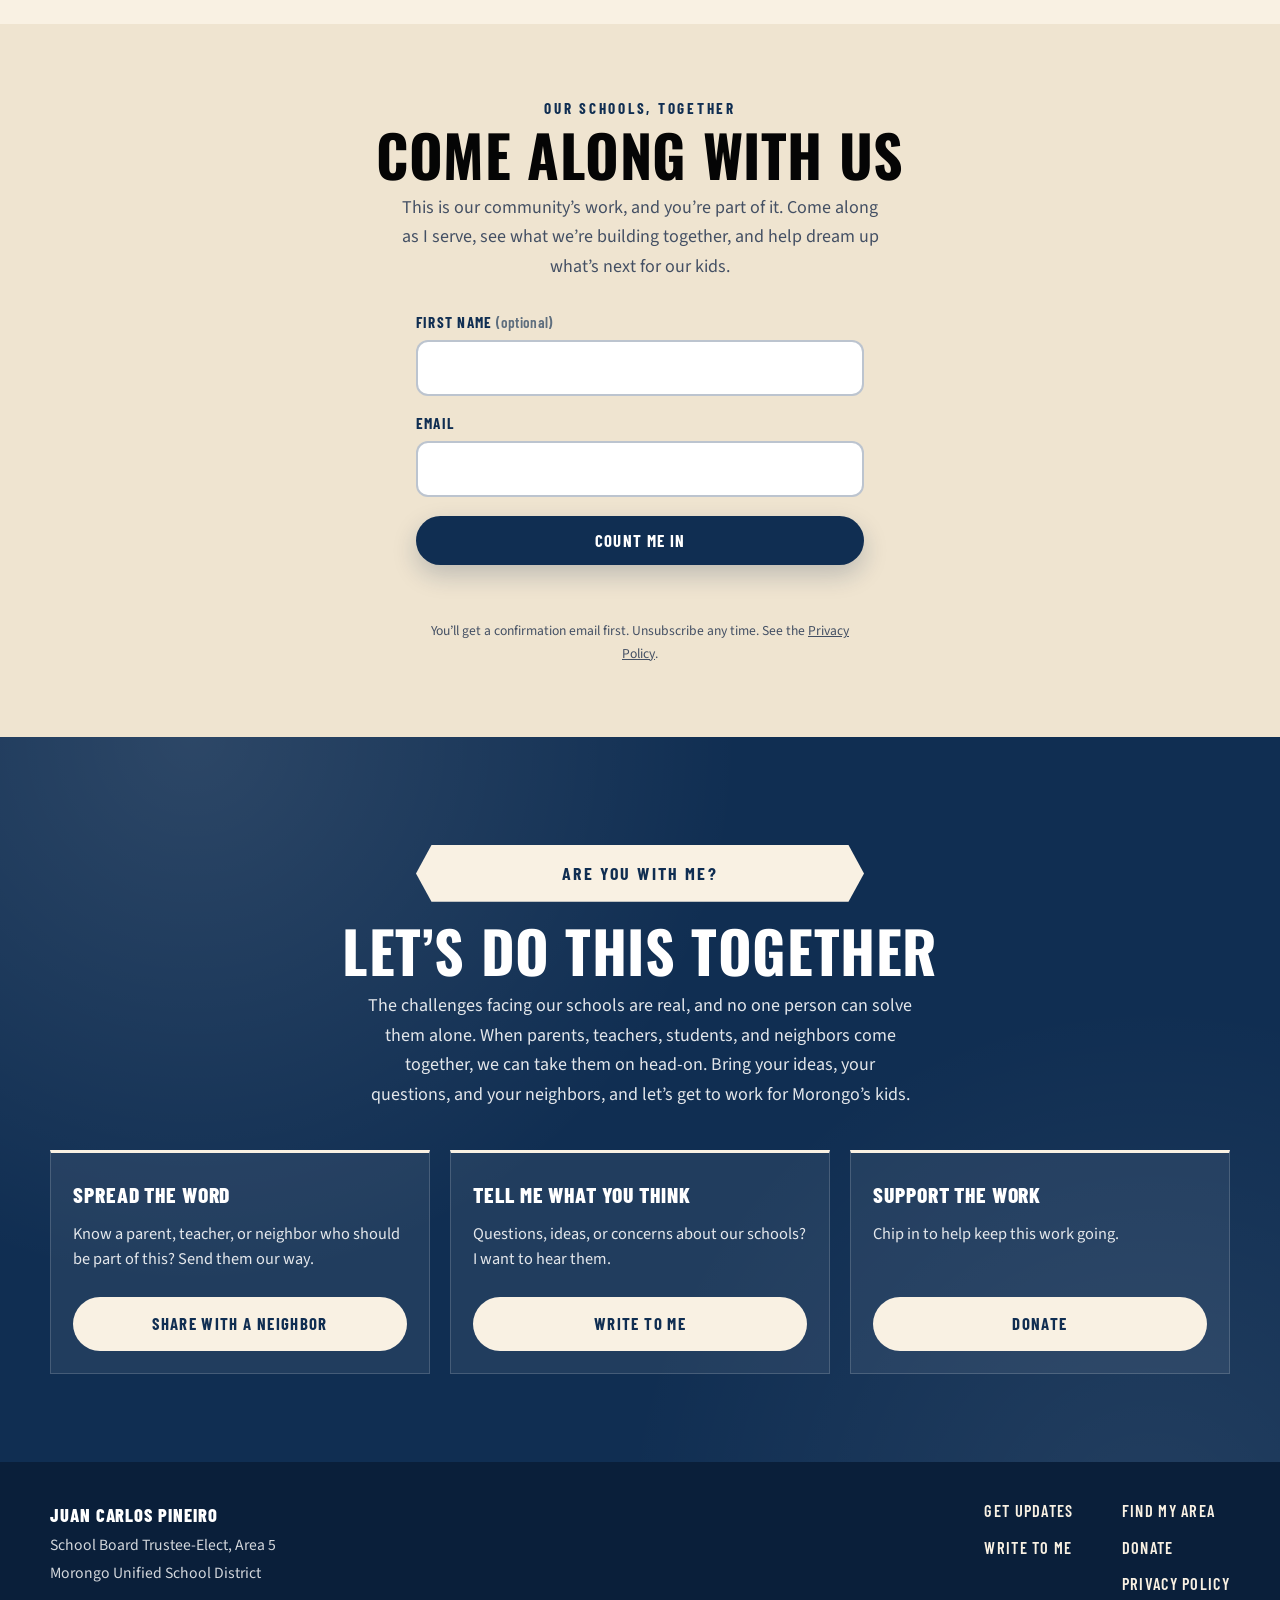
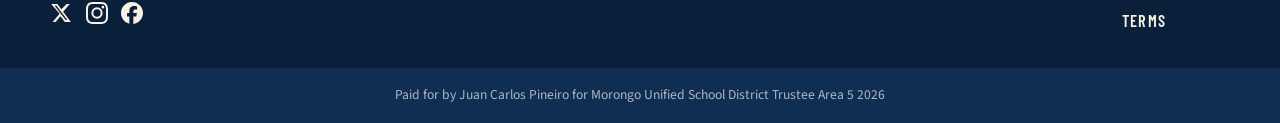
==== commit f7667e1b: "Footer: centered legal line in its own dark blue band Co-authored-by: Cursor <cursoragent@cursor.com" ====
--- a/index.html
+++ b/index.html
@@ -444,7 +444,11 @@
             <li><a href="/terms">Terms</a></li>
           </ul>
         </nav>
-        <p class="site-footer__fine">Paid for by Juan Carlos Pineiro for Morongo Unified School District Trustee Area 5 2026</p>
+      </div>
+      <div class="site-footer__legal">
+        <div class="wrap">
+          <p>Paid for by Juan Carlos Pineiro for Morongo Unified School District Trustee Area 5 2026</p>
+        </div>
       </div>
     </footer>
 
--- a/styles.css
+++ b/styles.css
@@ -1352,7 +1352,7 @@
 .site-footer {
   background: var(--navy-deep);
   color: color-mix(in srgb, var(--white) 82%, transparent);
-  padding: 2.25rem 0;
+  padding: 2.25rem 0 0;
   font-size: 0.98rem;
 }
 
@@ -1424,12 +1424,18 @@
   text-underline-offset: 4px;
 }
 
-.site-footer__fine {
-  margin-top: 0.25rem !important;
-  padding-top: 1.1rem;
-  border-top: 1px solid color-mix(in srgb, var(--white) 14%, transparent);
+.site-footer__legal {
+  margin-top: 2rem;
+  padding: 1.1rem 0;
+  background: var(--navy);
+  text-align: center;
+}
+
+.site-footer__legal p {
+  margin: 0;
   font-size: 0.85rem;
-  opacity: 0.75;
+  line-height: 1.5;
+  opacity: 0.8;
 }
 
 @media (min-width: 700px) {
@@ -1440,10 +1446,6 @@
 
   .site-footer__nav {
     justify-content: end;
-  }
-
-  .site-footer__fine {
-    grid-column: 1 / -1;
   }
 }
 
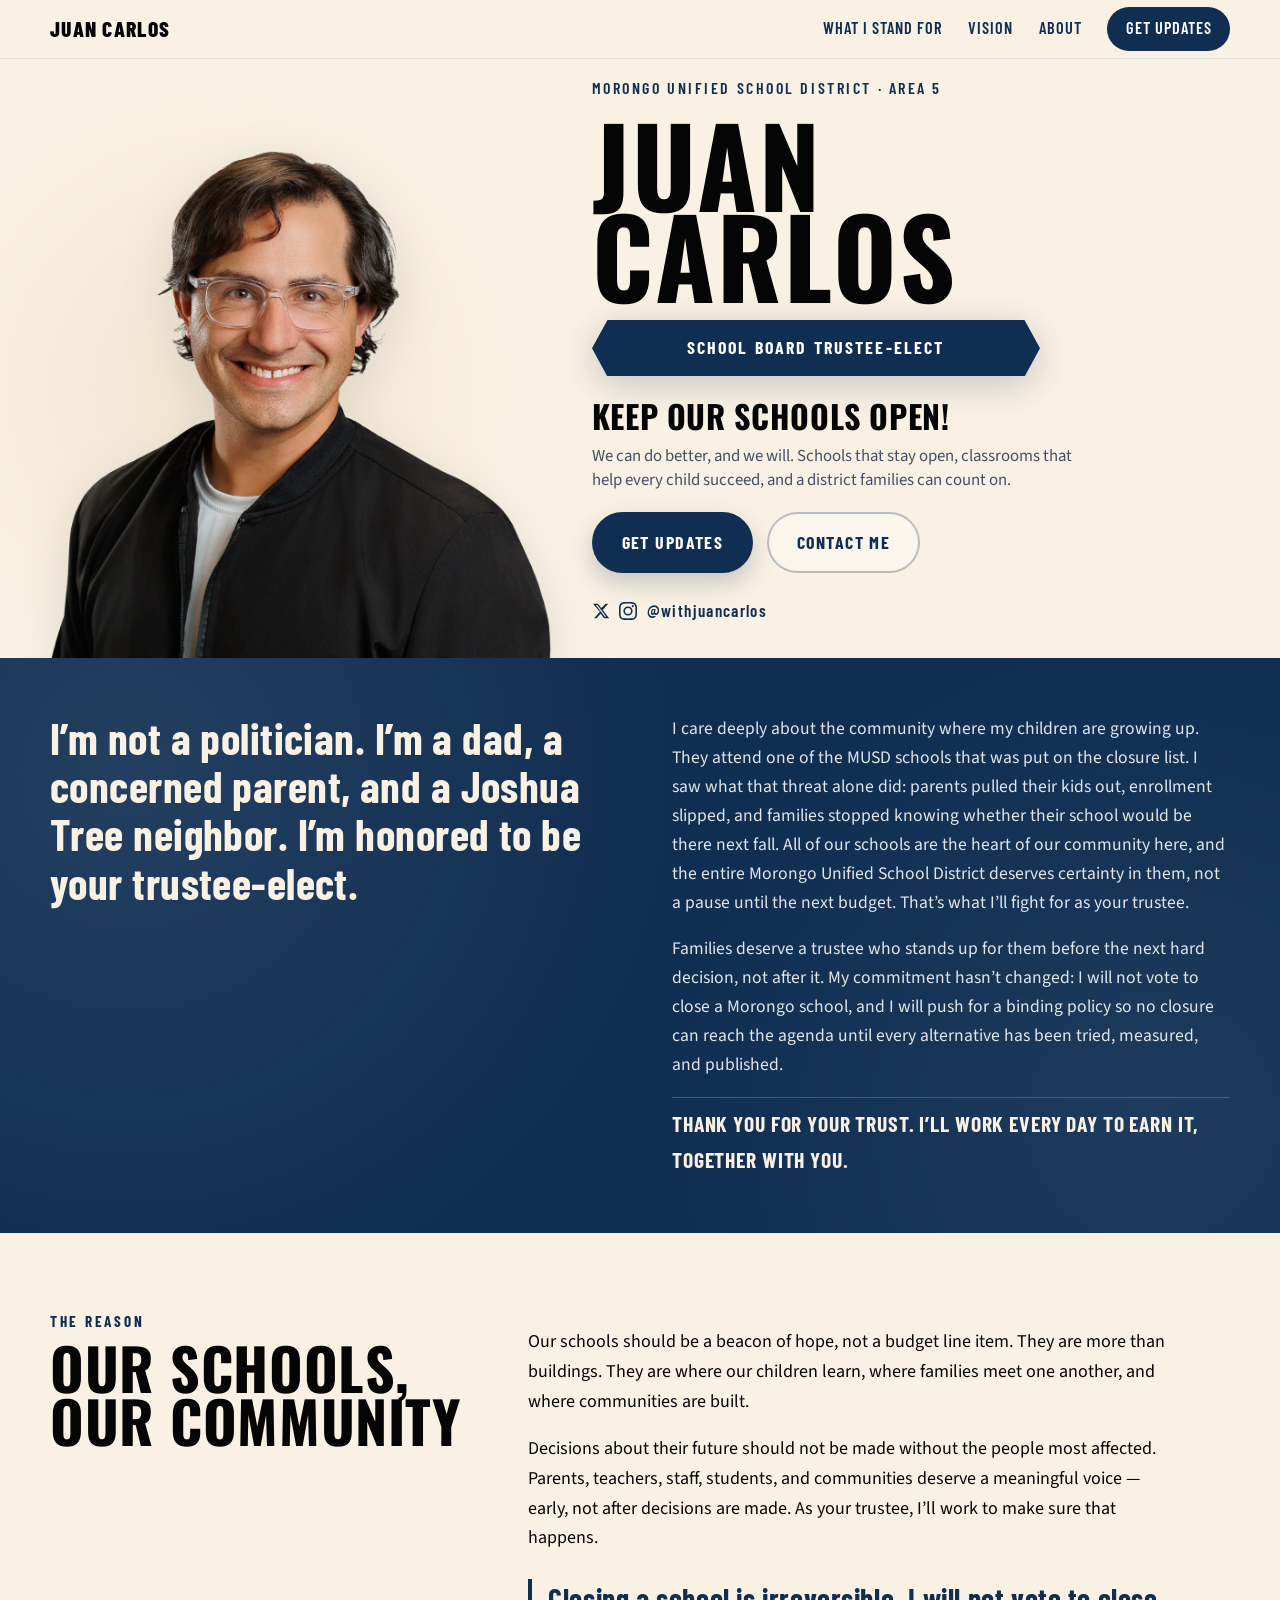
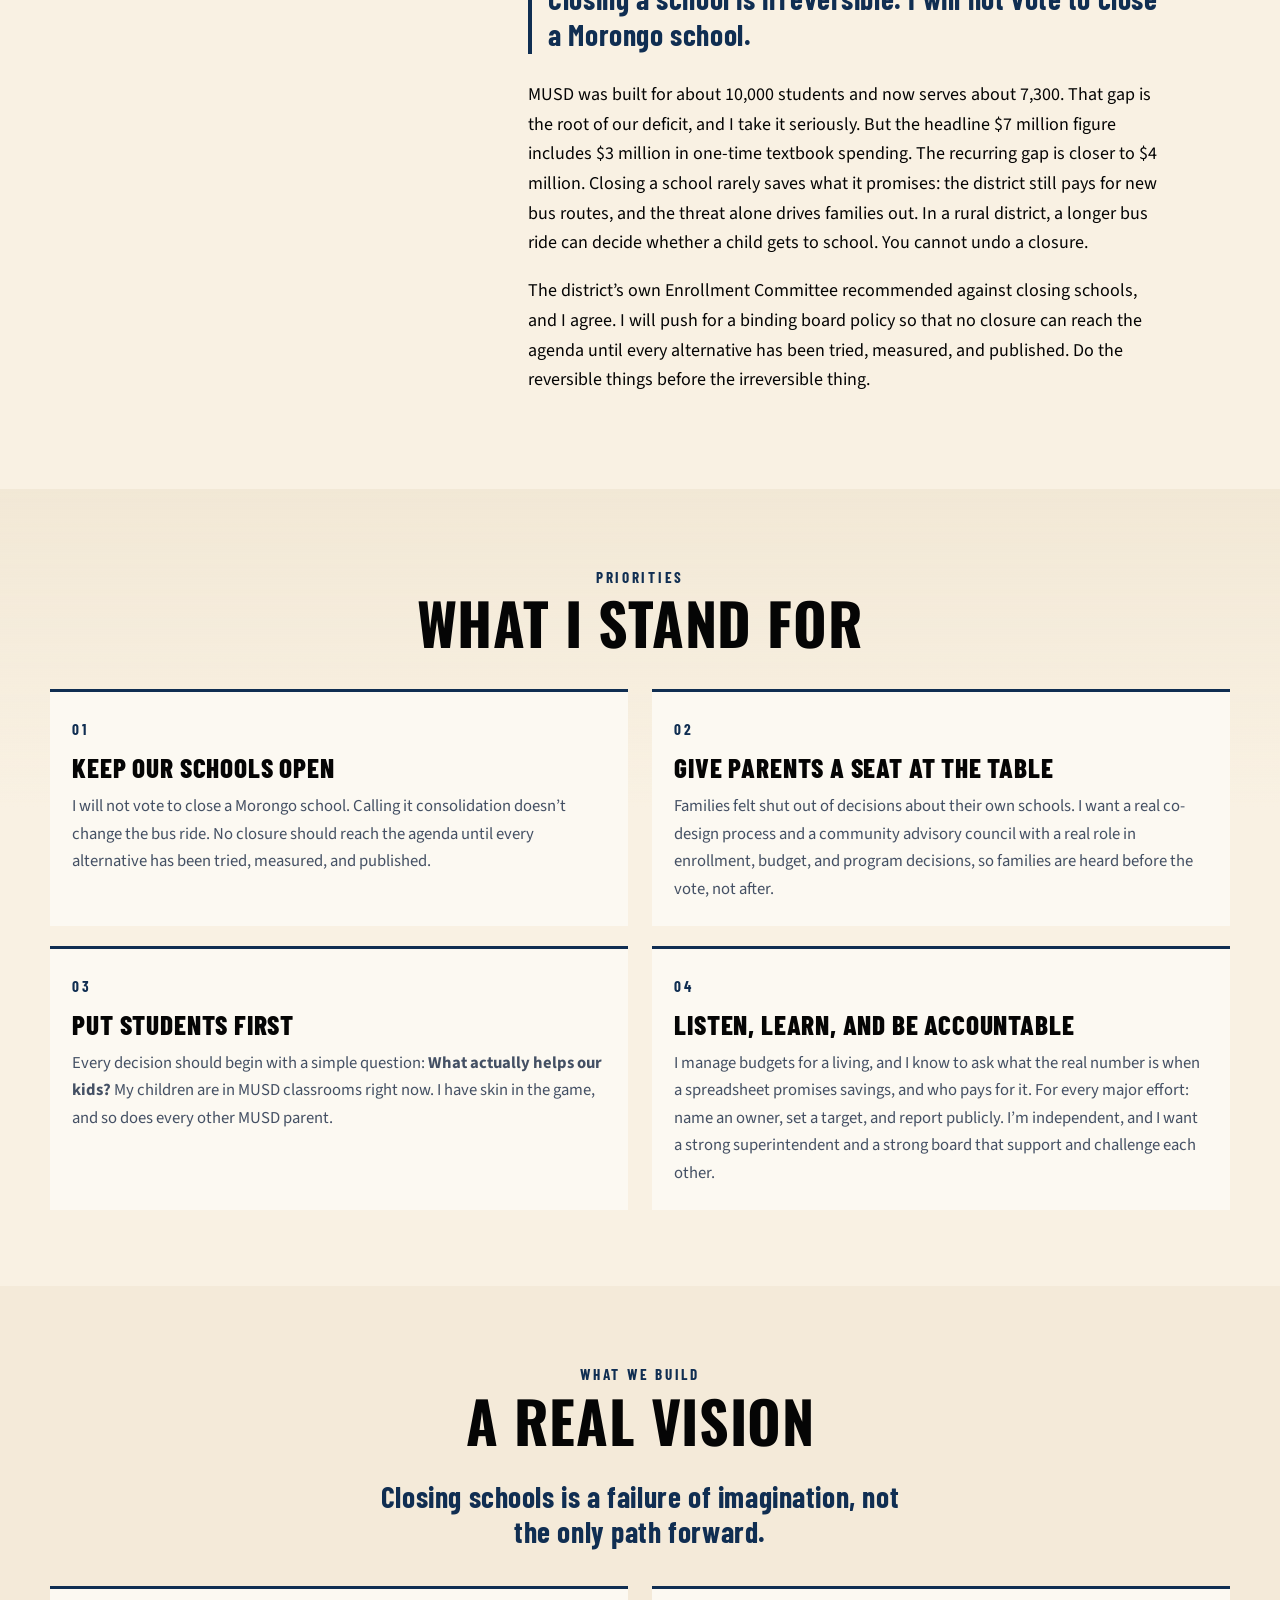
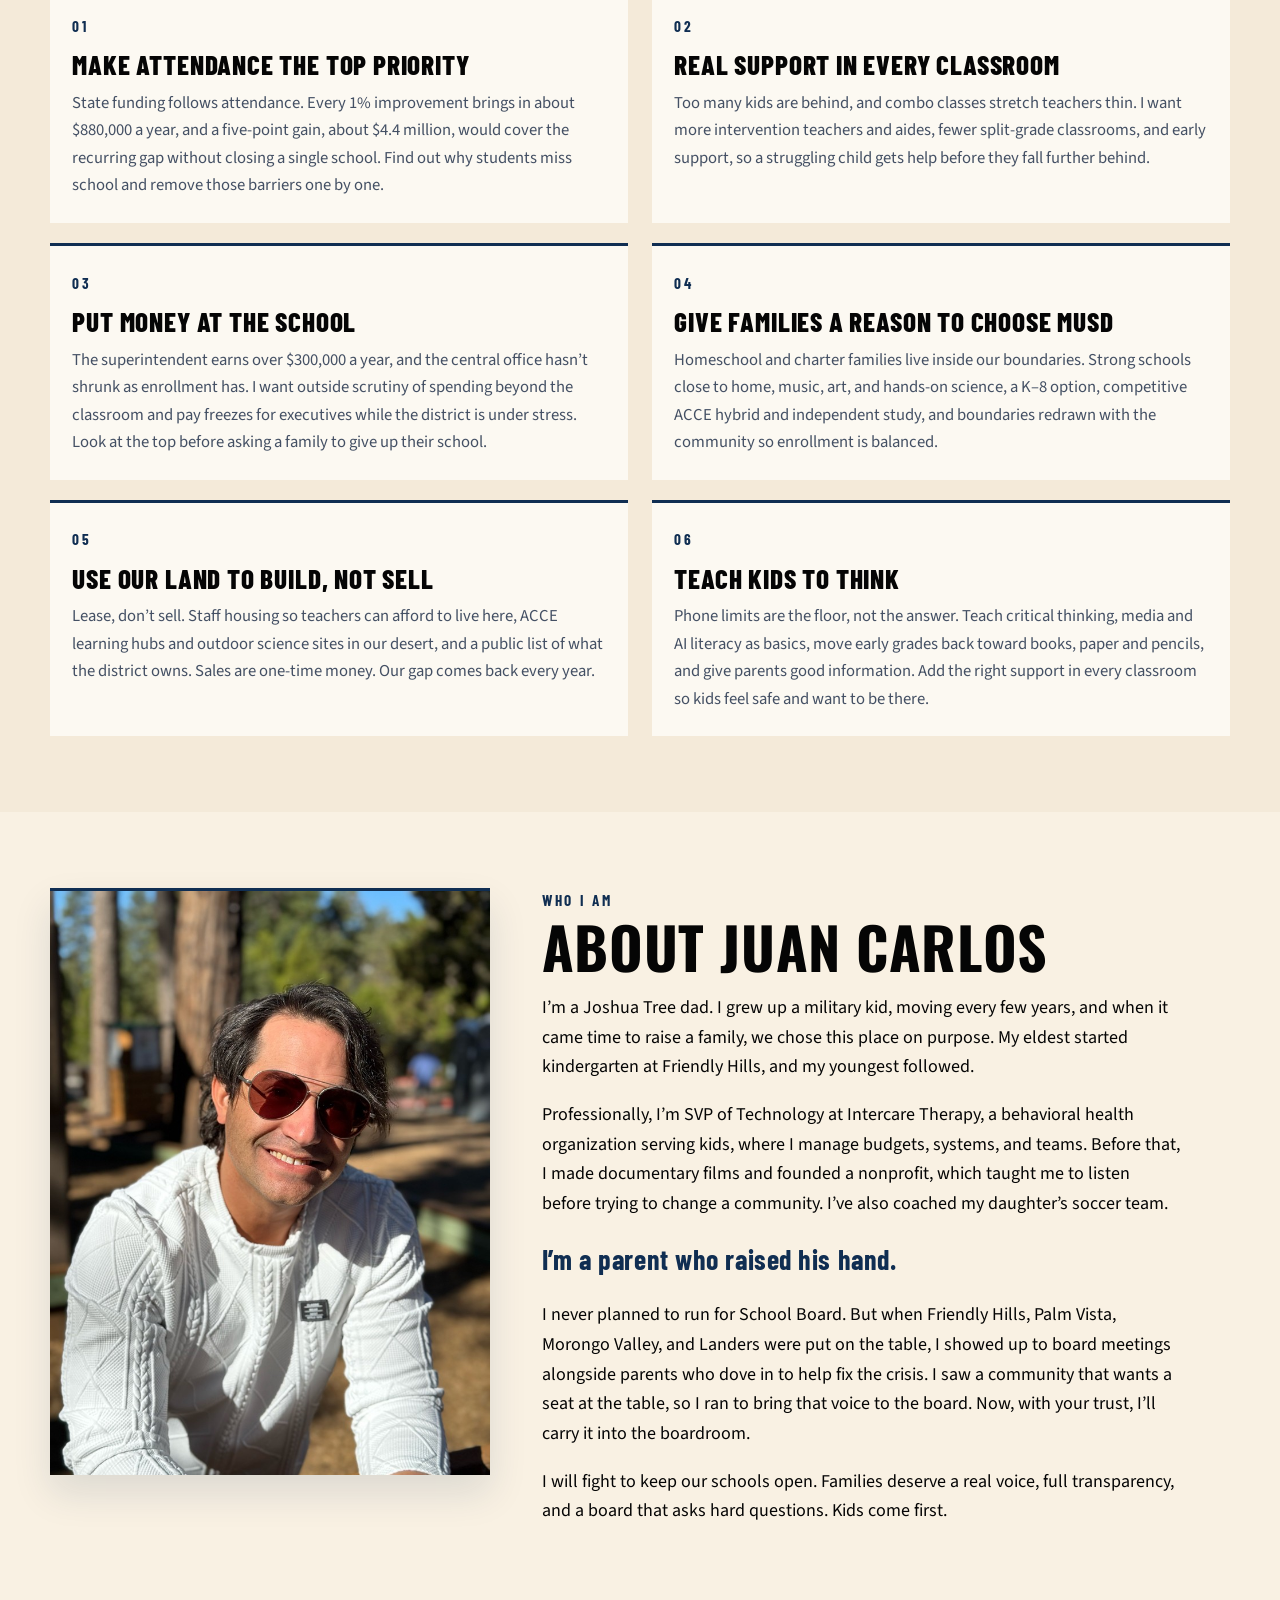
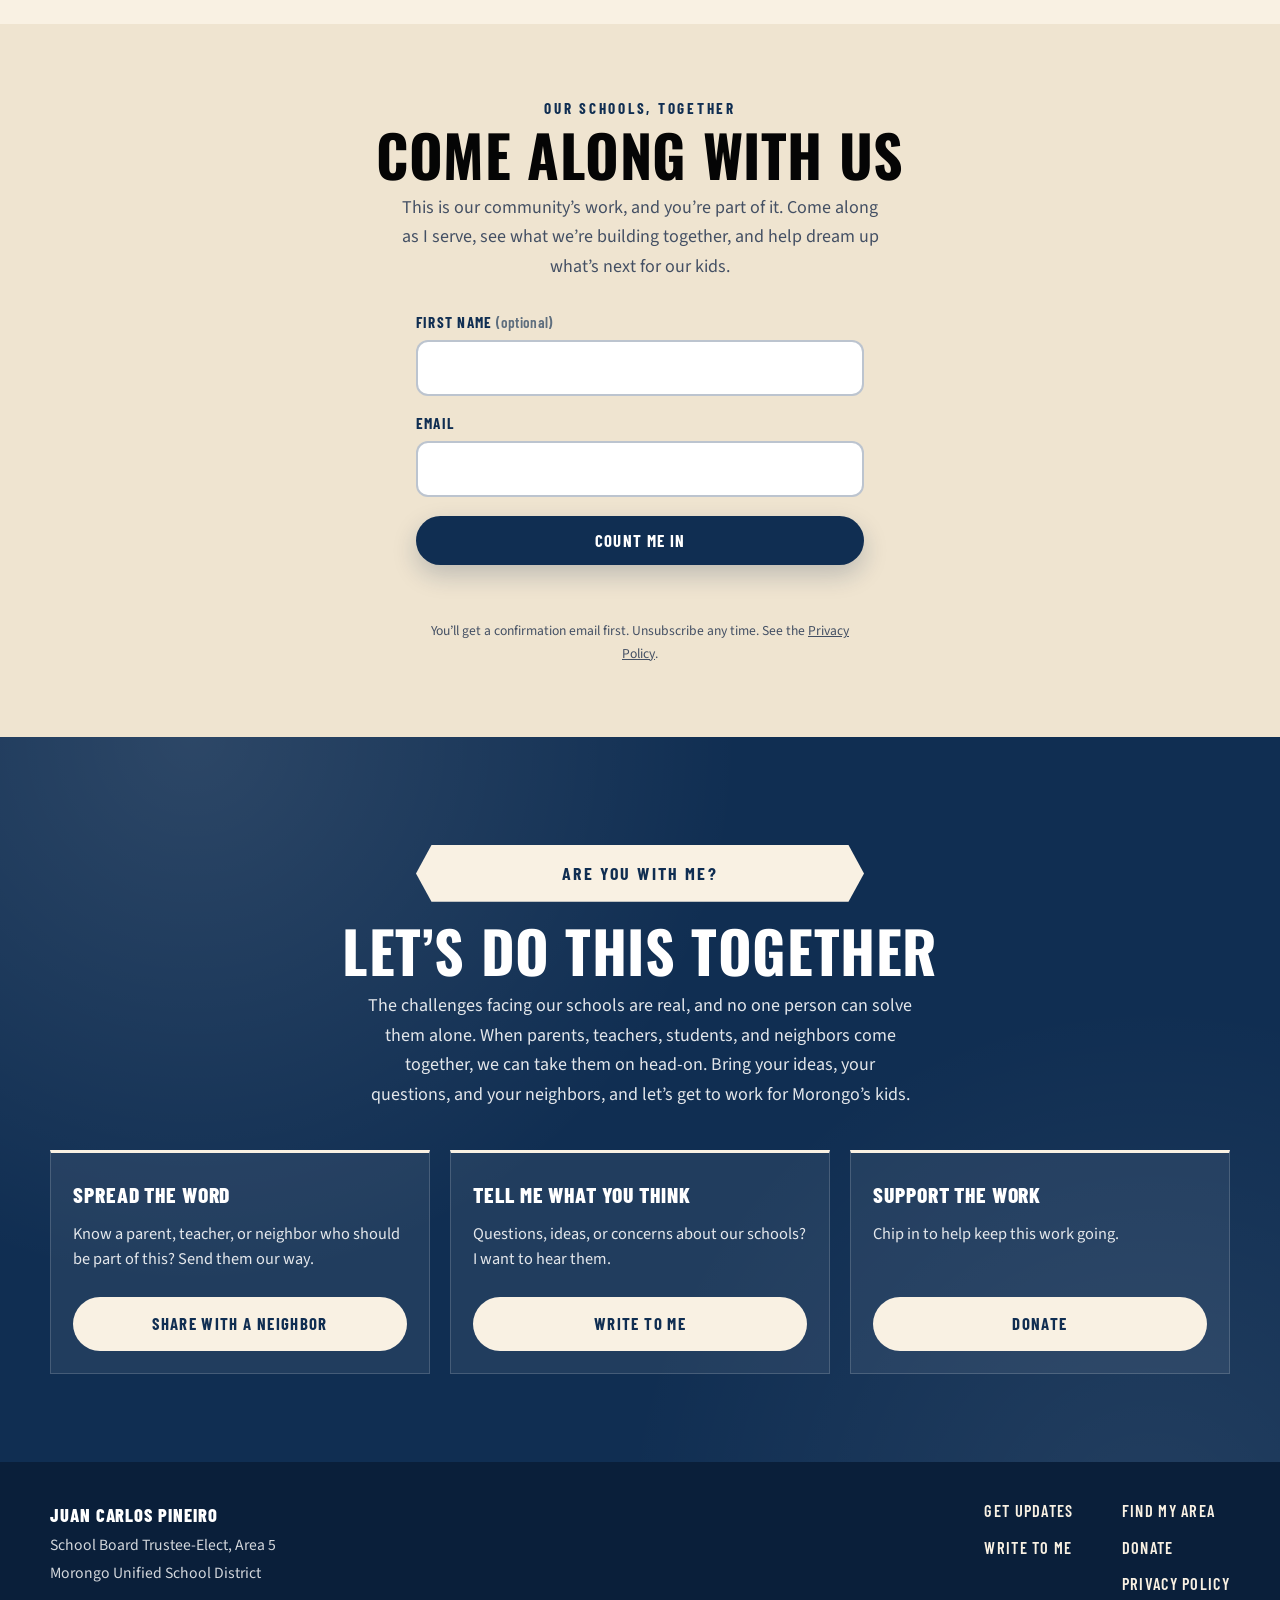
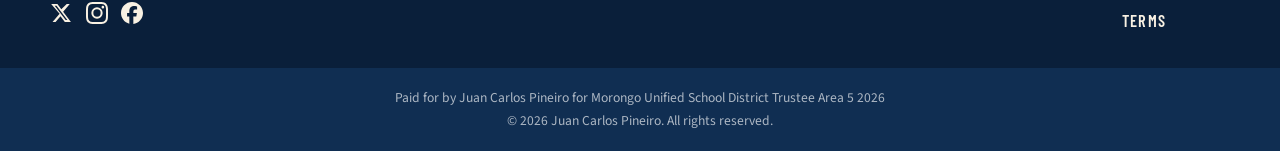
==== commit abf497b1: "Footer: add copyright line Co-authored-by: Cursor <cursoragent@cursor.com>" ====
--- a/index.html
+++ b/index.html
@@ -448,6 +448,7 @@
       <div class="site-footer__legal">
         <div class="wrap">
           <p>Paid for by Juan Carlos Pineiro for Morongo Unified School District Trustee Area 5 2026</p>
+          <p>&copy; 2026 Juan Carlos Pineiro. All rights reserved.</p>
         </div>
       </div>
     </footer>
--- a/styles.css
+++ b/styles.css
@@ -1432,7 +1432,7 @@
 }
 
 .site-footer__legal p {
-  margin: 0;
+  margin: 0.15rem 0;
   font-size: 0.85rem;
   line-height: 1.5;
   opacity: 0.8;
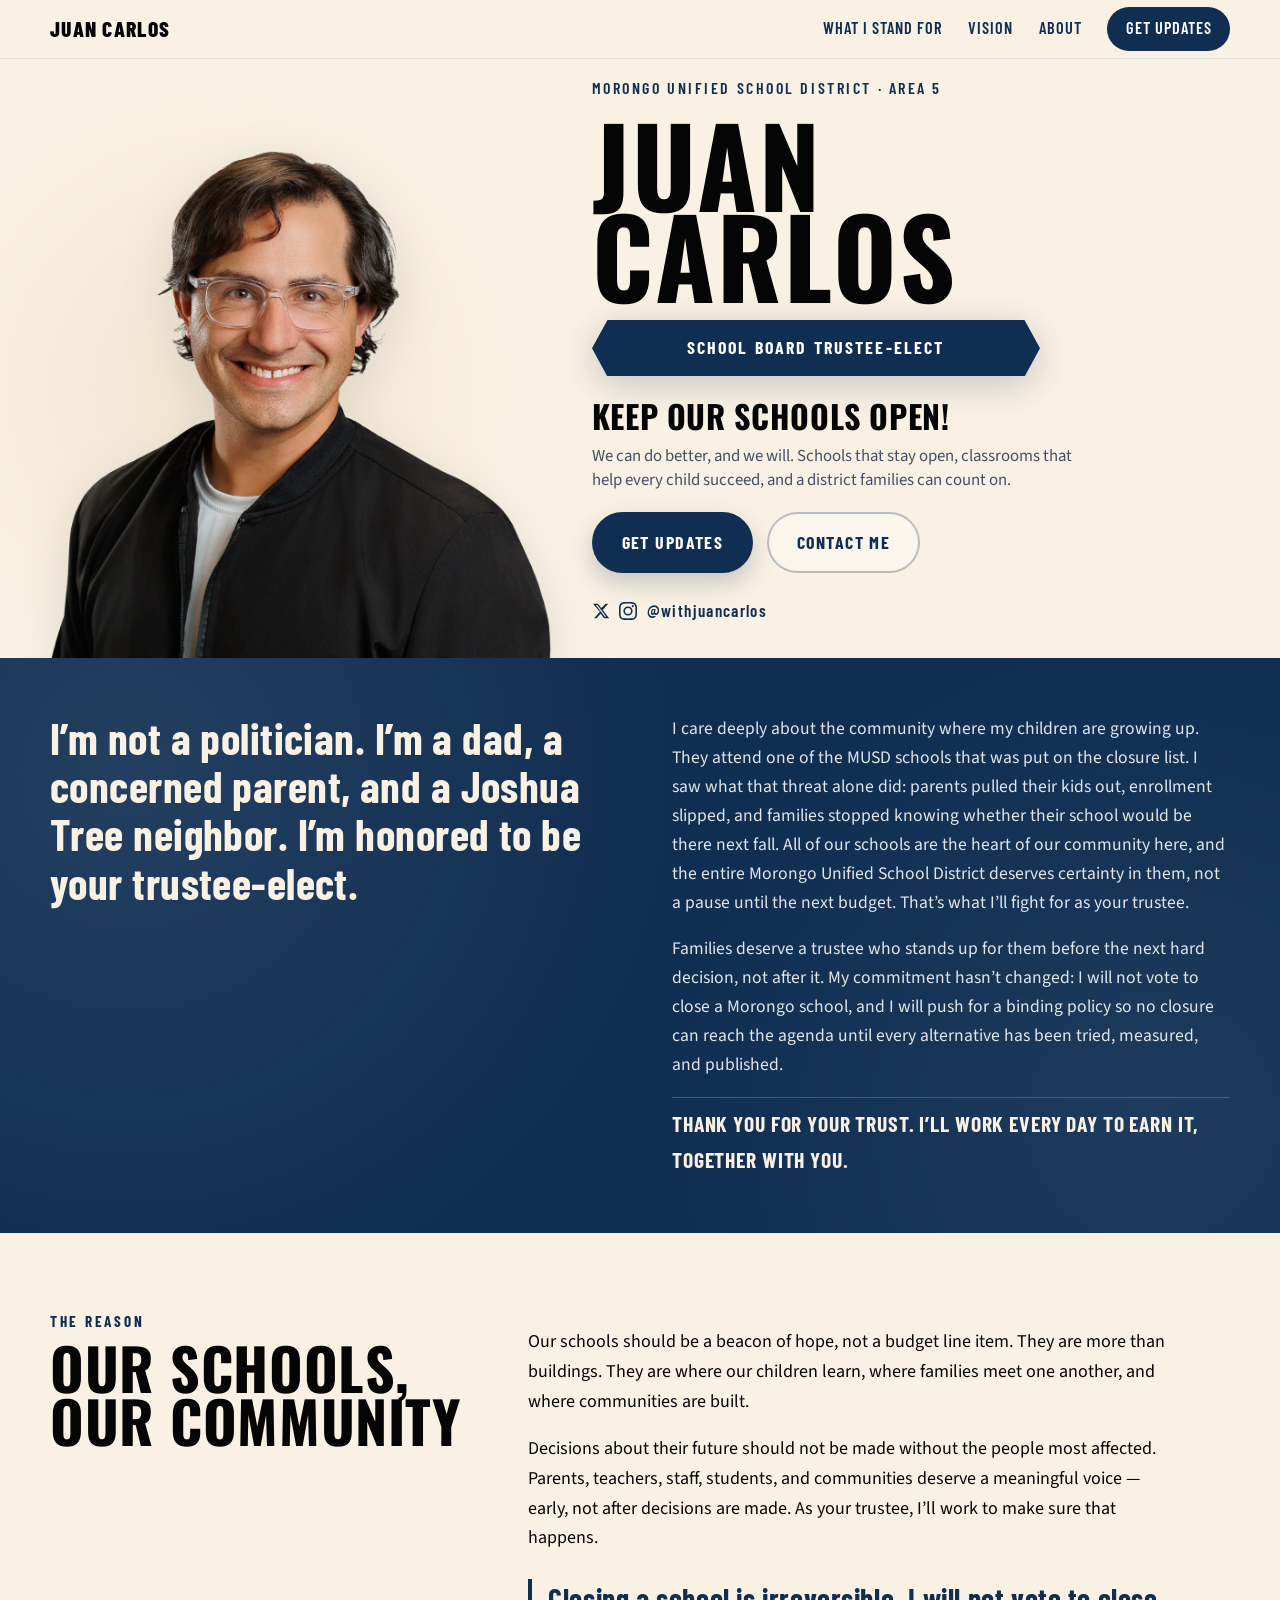
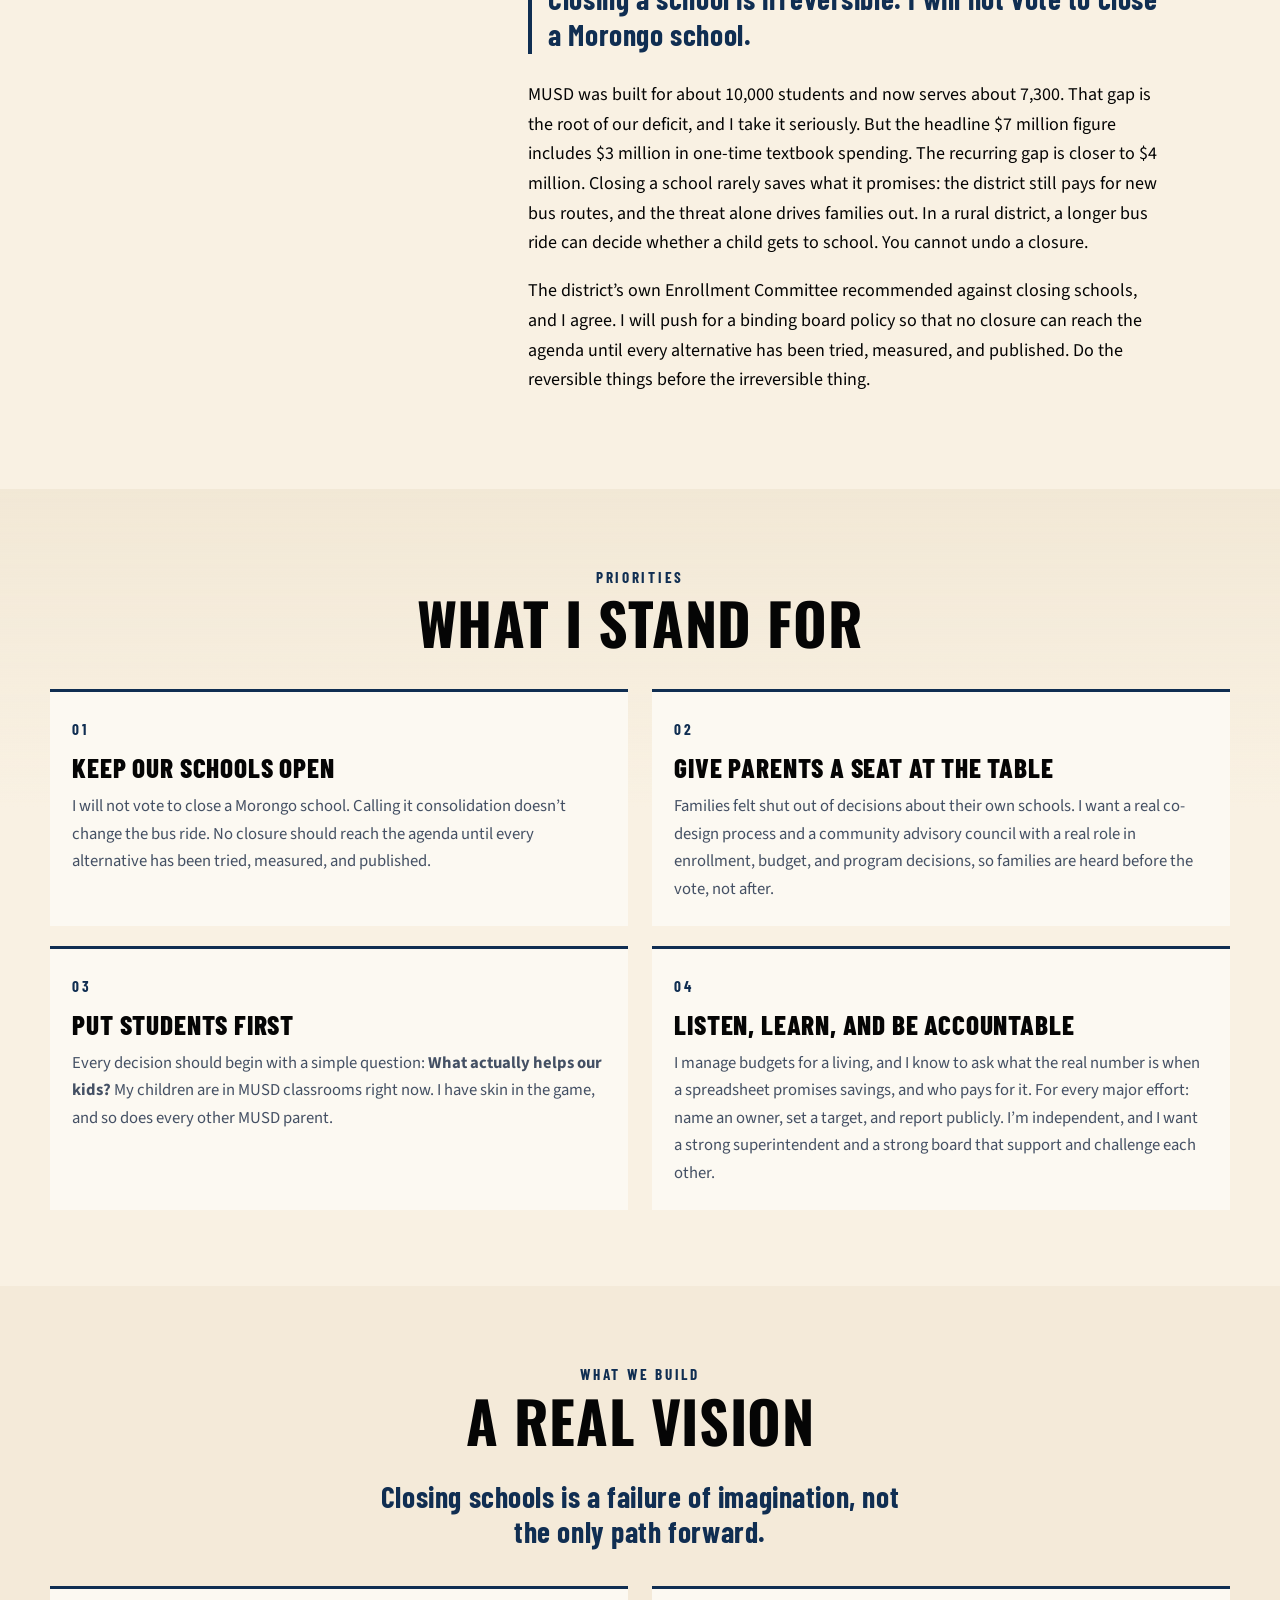
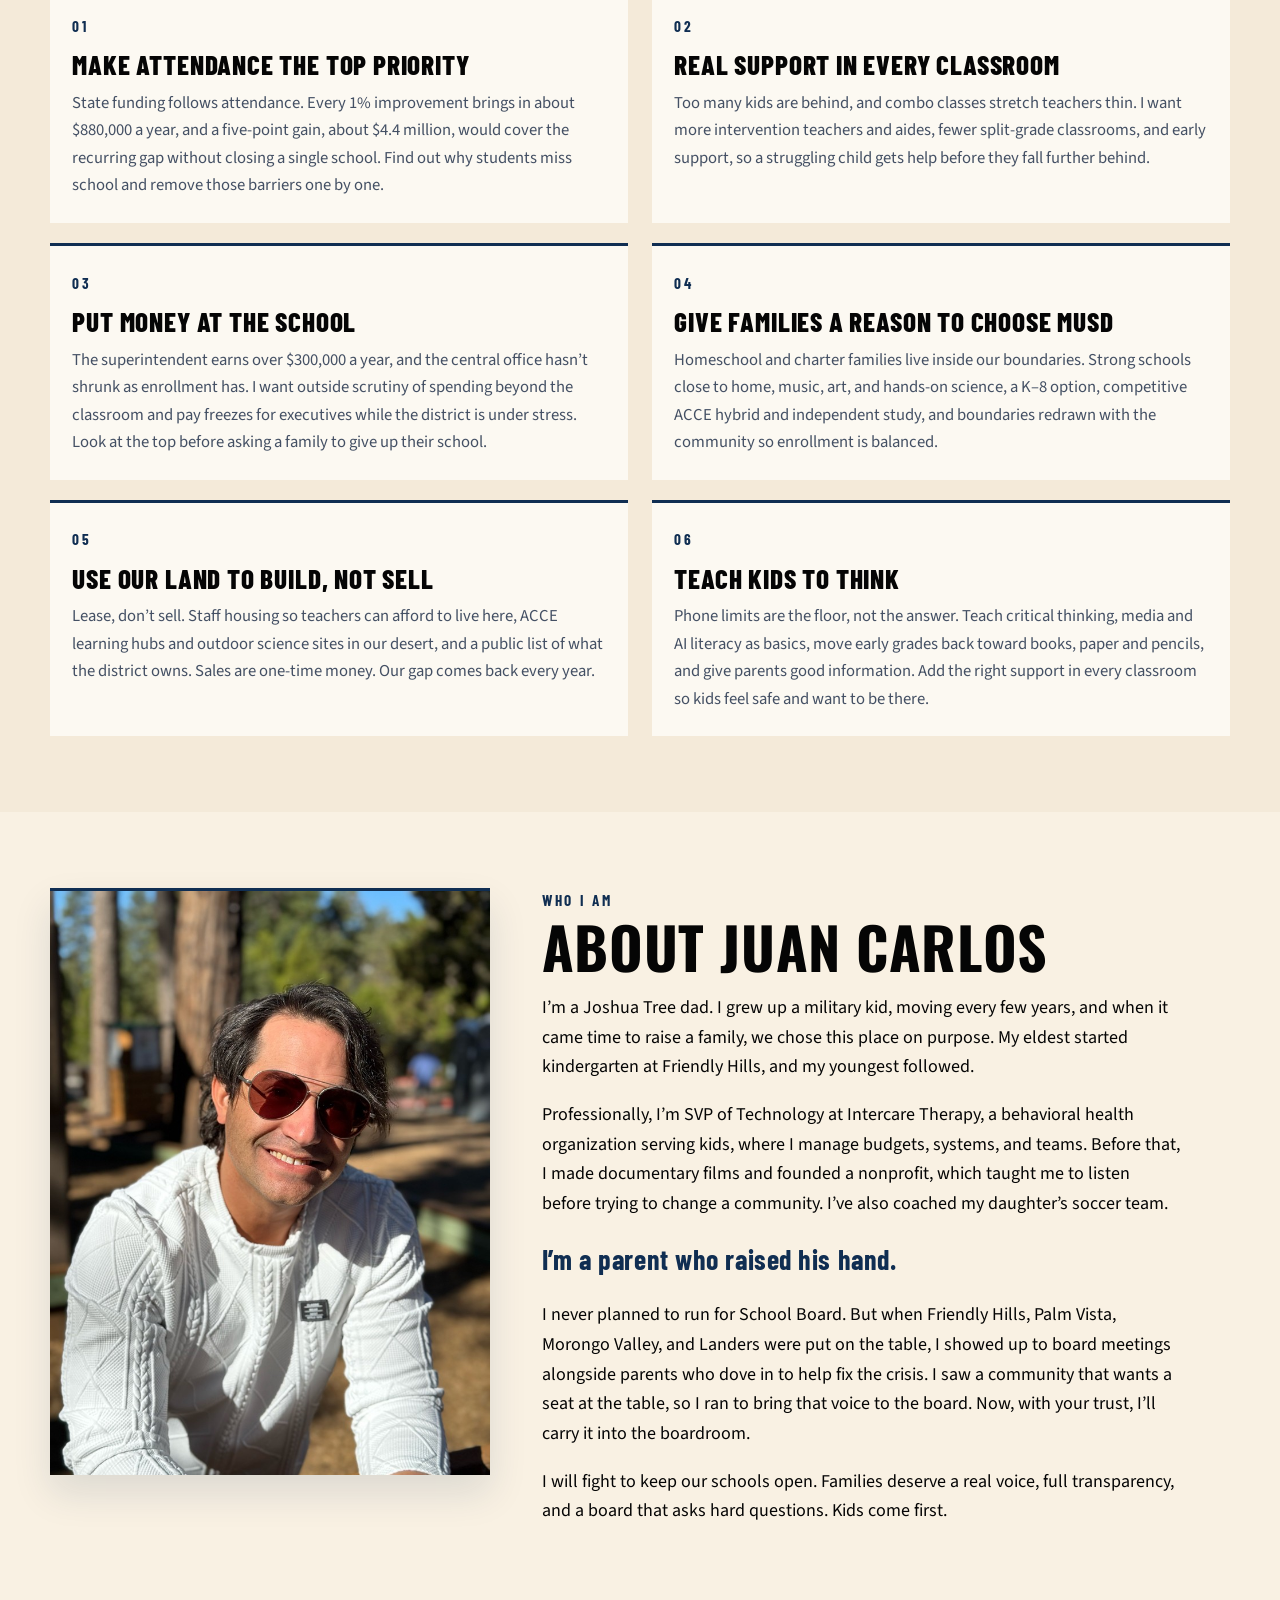
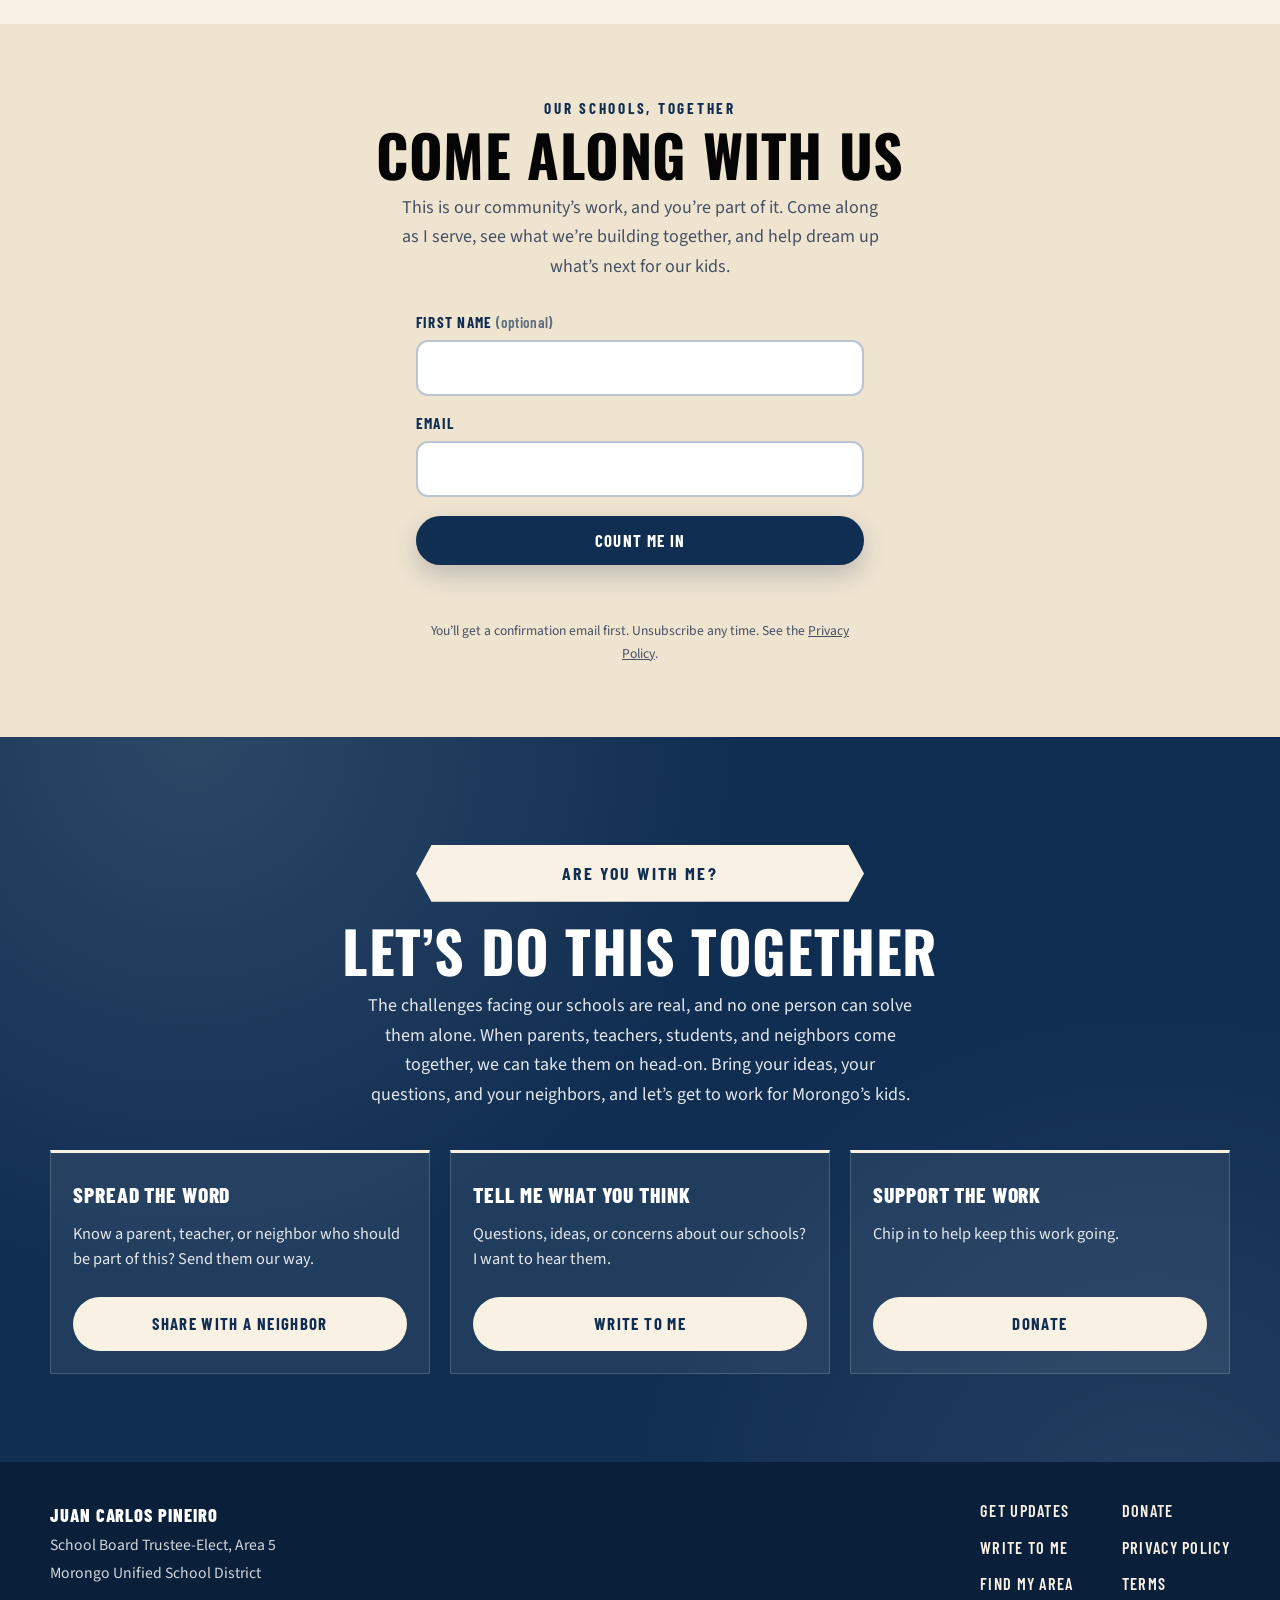
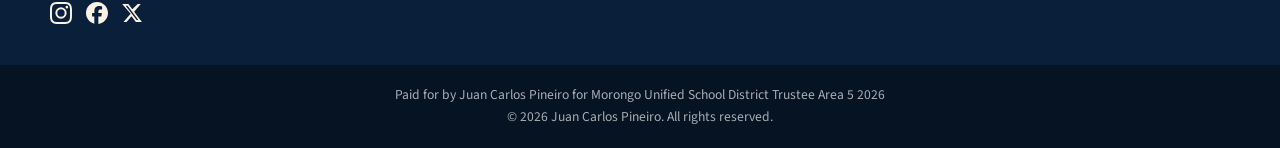
==== commit 24284263: "Footer: darker legal band, three-and-three links, social order Instagram/Facebook/X Co-authored-by: " ====
--- a/index.html
+++ b/index.html
@@ -421,14 +421,14 @@
           <p>School Board Trustee-Elect, Area 5</p>
           <p>Morongo Unified School District</p>
           <div class="social" aria-label="Social links">
-          <a href="https://x.com/withjuancarlos" target="_blank" rel="noopener noreferrer" aria-label="Juan Carlos on X">
-            <svg viewBox="0 0 24 24" width="22" height="22" aria-hidden="true"><path fill="currentColor" d="M18.244 2.25h3.308l-7.227 8.26 8.502 11.24H16.17l-4.714-6.231-5.401 6.231H2.744l7.727-8.835L1.254 2.25H8.08l4.253 5.622L18.244 2.25zm-1.161 17.52h1.833L7.084 4.126H5.117L17.083 19.77z"/></svg>
-          </a>
+
           <a href="https://instagram.com/withjuancarlos" target="_blank" rel="noopener noreferrer" aria-label="Juan Carlos on Instagram">
             <svg viewBox="0 0 24 24" width="22" height="22" aria-hidden="true"><path fill="currentColor" d="M12 2.163c3.204 0 3.584.012 4.85.07 3.252.148 4.771 1.691 4.919 4.919.058 1.265.069 1.645.069 4.849 0 3.205-.012 3.584-.069 4.849-.149 3.225-1.664 4.771-4.919 4.919-1.266.058-1.644.07-4.85.07-3.204 0-3.584-.012-4.849-.07-3.26-.149-4.771-1.699-4.919-4.92-.058-1.265-.07-1.644-.07-4.849 0-3.204.013-3.583.07-4.849.149-3.227 1.664-4.771 4.919-4.919 1.266-.057 1.645-.069 4.849-.069zM12 0C8.741 0 8.333.014 7.053.072 2.695.272.273 2.69.073 7.052.014 8.333 0 8.741 0 12c0 3.259.014 3.668.072 4.948.2 4.358 2.618 6.78 6.98 6.98C8.333 23.986 8.741 24 12 24c3.259 0 3.668-.014 4.948-.072 4.354-.2 6.782-2.618 6.979-6.98.059-1.28.073-1.689.073-4.948 0-3.259-.014-3.667-.072-4.947-.196-4.354-2.617-6.78-6.979-6.98C15.668.014 15.259 0 12 0zm0 5.838a6.162 6.162 0 100 12.324 6.162 6.162 0 000-12.324zM12 16a4 4 0 110-8 4 4 0 010 8zm6.406-11.845a1.44 1.44 0 100 2.881 1.44 1.44 0 000-2.881z"/></svg>
           </a>
           <a href="https://www.facebook.com/withjuancarlos" target="_blank" rel="noopener noreferrer" aria-label="Juan Carlos on Facebook">
             <svg viewBox="0 0 24 24" width="22" height="22" aria-hidden="true"><path fill="currentColor" d="M9.101 23.691v-7.98H6.627v-3.667h2.474v-1.58c0-4.085 1.848-5.978 5.858-5.978.401 0 .955.042 1.468.103a8.68 8.68 0 0 1 1.141.195v3.325a8.623 8.623 0 0 0-.653-.036 26.805 26.805 0 0 0-.733-.009c-.707 0-1.259.096-1.675.309a1.686 1.686 0 0 0-.679.622c-.258.42-.374.995-.374 1.752v1.297h3.919l-.386 2.103-.287 1.564h-3.246v8.245C19.396 23.238 24 18.179 24 12.044c0-6.627-5.373-12-12-12s-12 5.373-12 12c0 5.628 3.874 10.35 9.101 11.647Z"/></svg>
+          </a>          <a href="https://x.com/withjuancarlos" target="_blank" rel="noopener noreferrer" aria-label="Juan Carlos on X">
+            <svg viewBox="0 0 24 24" width="22" height="22" aria-hidden="true"><path fill="currentColor" d="M18.244 2.25h3.308l-7.227 8.26 8.502 11.24H16.17l-4.714-6.231-5.401 6.231H2.744l7.727-8.835L1.254 2.25H8.08l4.253 5.622L18.244 2.25zm-1.161 17.52h1.833L7.084 4.126H5.117L17.083 19.77z"/></svg>
           </a>
         </div>
         </div>
@@ -436,9 +436,9 @@
           <ul>
             <li><a href="/updates/" data-signup-open>Get Updates</a></li>
             <li><a href="mailto:juancarlos@withjuancarlos.com?subject=Hello%20from%20a%20neighbor&amp;body=Hi%20Juan%20Carlos%2C%0A%0AMy%20name%20is%20____%20and%20I%27m%20in%20____%20%28school%20or%20neighborhood%29.%0A%0AI%20wanted%20to%20share%3A%0A%0A">Write to Me</a></li>
+            <li><a href="/find-my-area/">Find My Area</a></li>
           </ul>
           <ul>
-            <li><a href="/find-my-area/">Find My Area</a></li>
             <li><a href="https://goodchange.app/donate/standwithjc" target="_blank" rel="noopener noreferrer">Donate</a></li>
             <li><a href="/privacy">Privacy Policy</a></li>
             <li><a href="/terms">Terms</a></li>
--- a/styles.css
+++ b/styles.css
@@ -1427,7 +1427,7 @@
 .site-footer__legal {
   margin-top: 2rem;
   padding: 1.1rem 0;
-  background: var(--navy);
+  background: color-mix(in srgb, var(--navy-deep) 60%, black);
   text-align: center;
 }
 
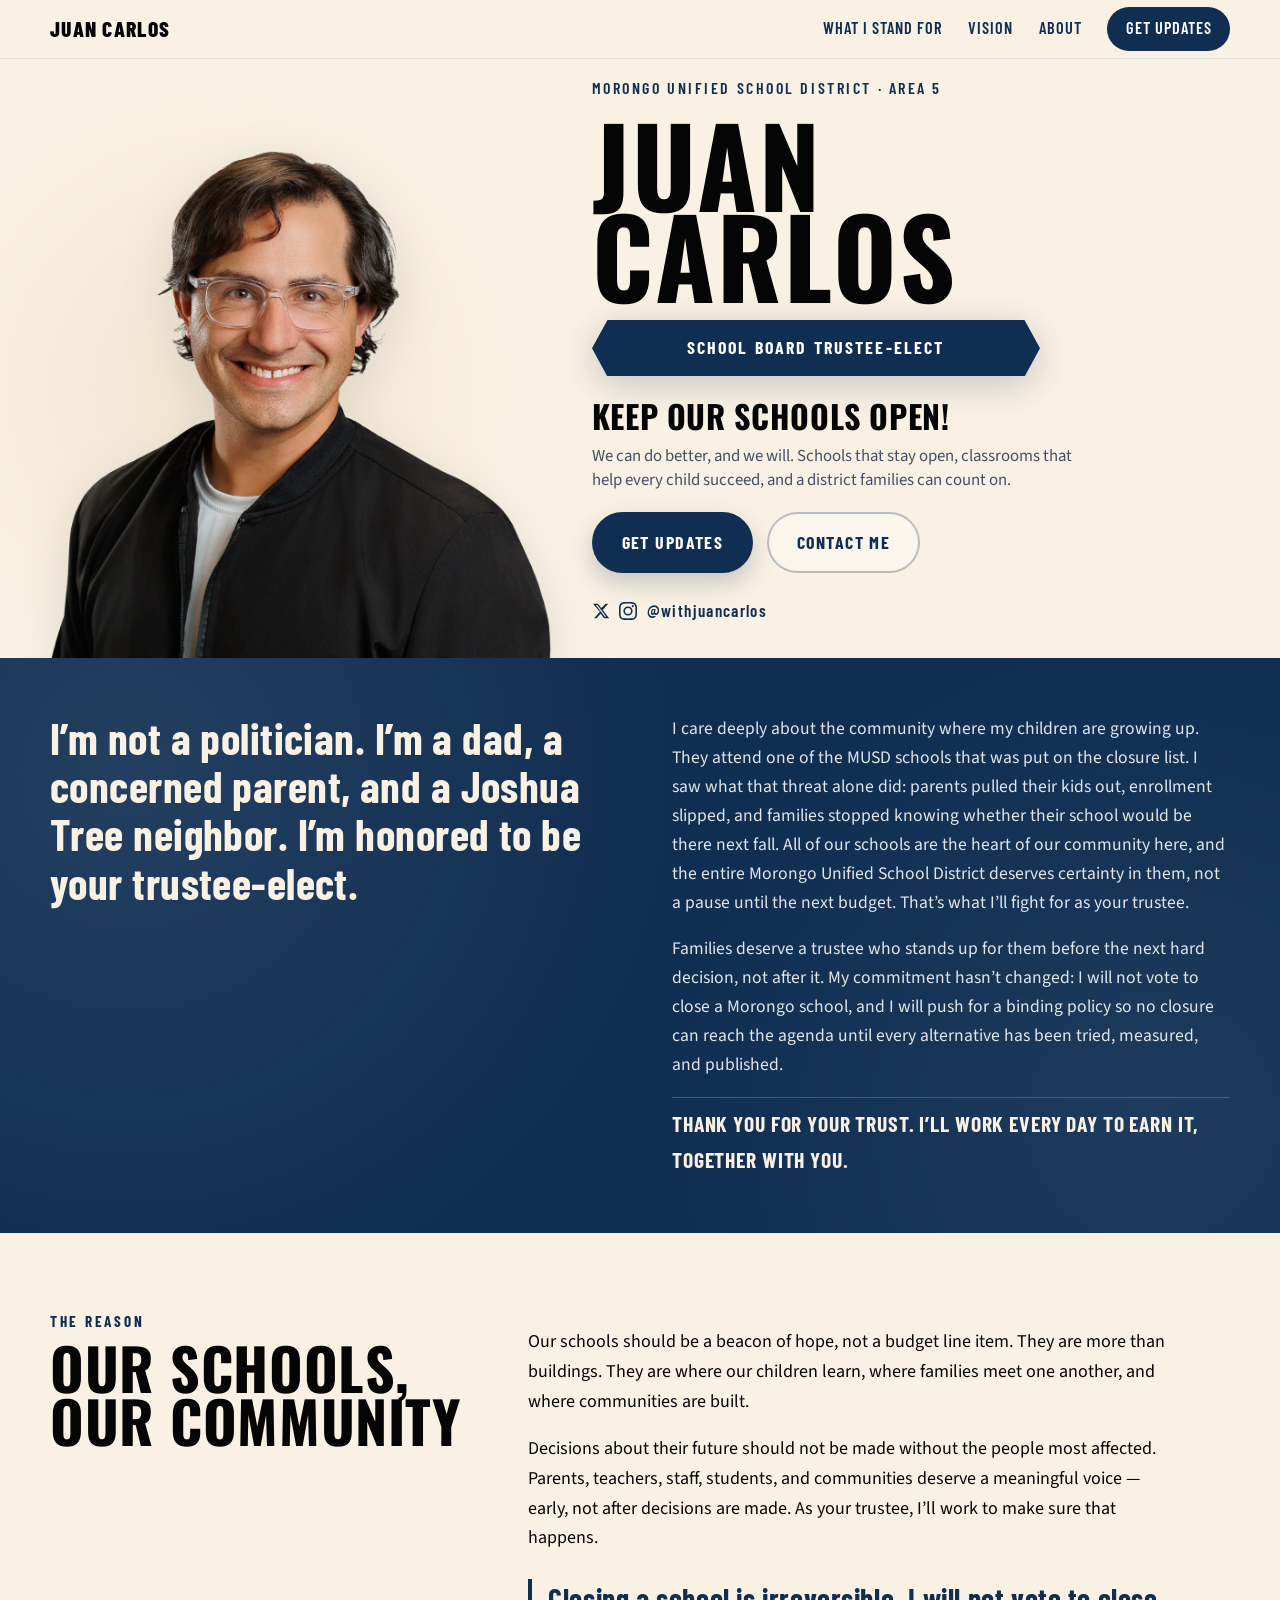
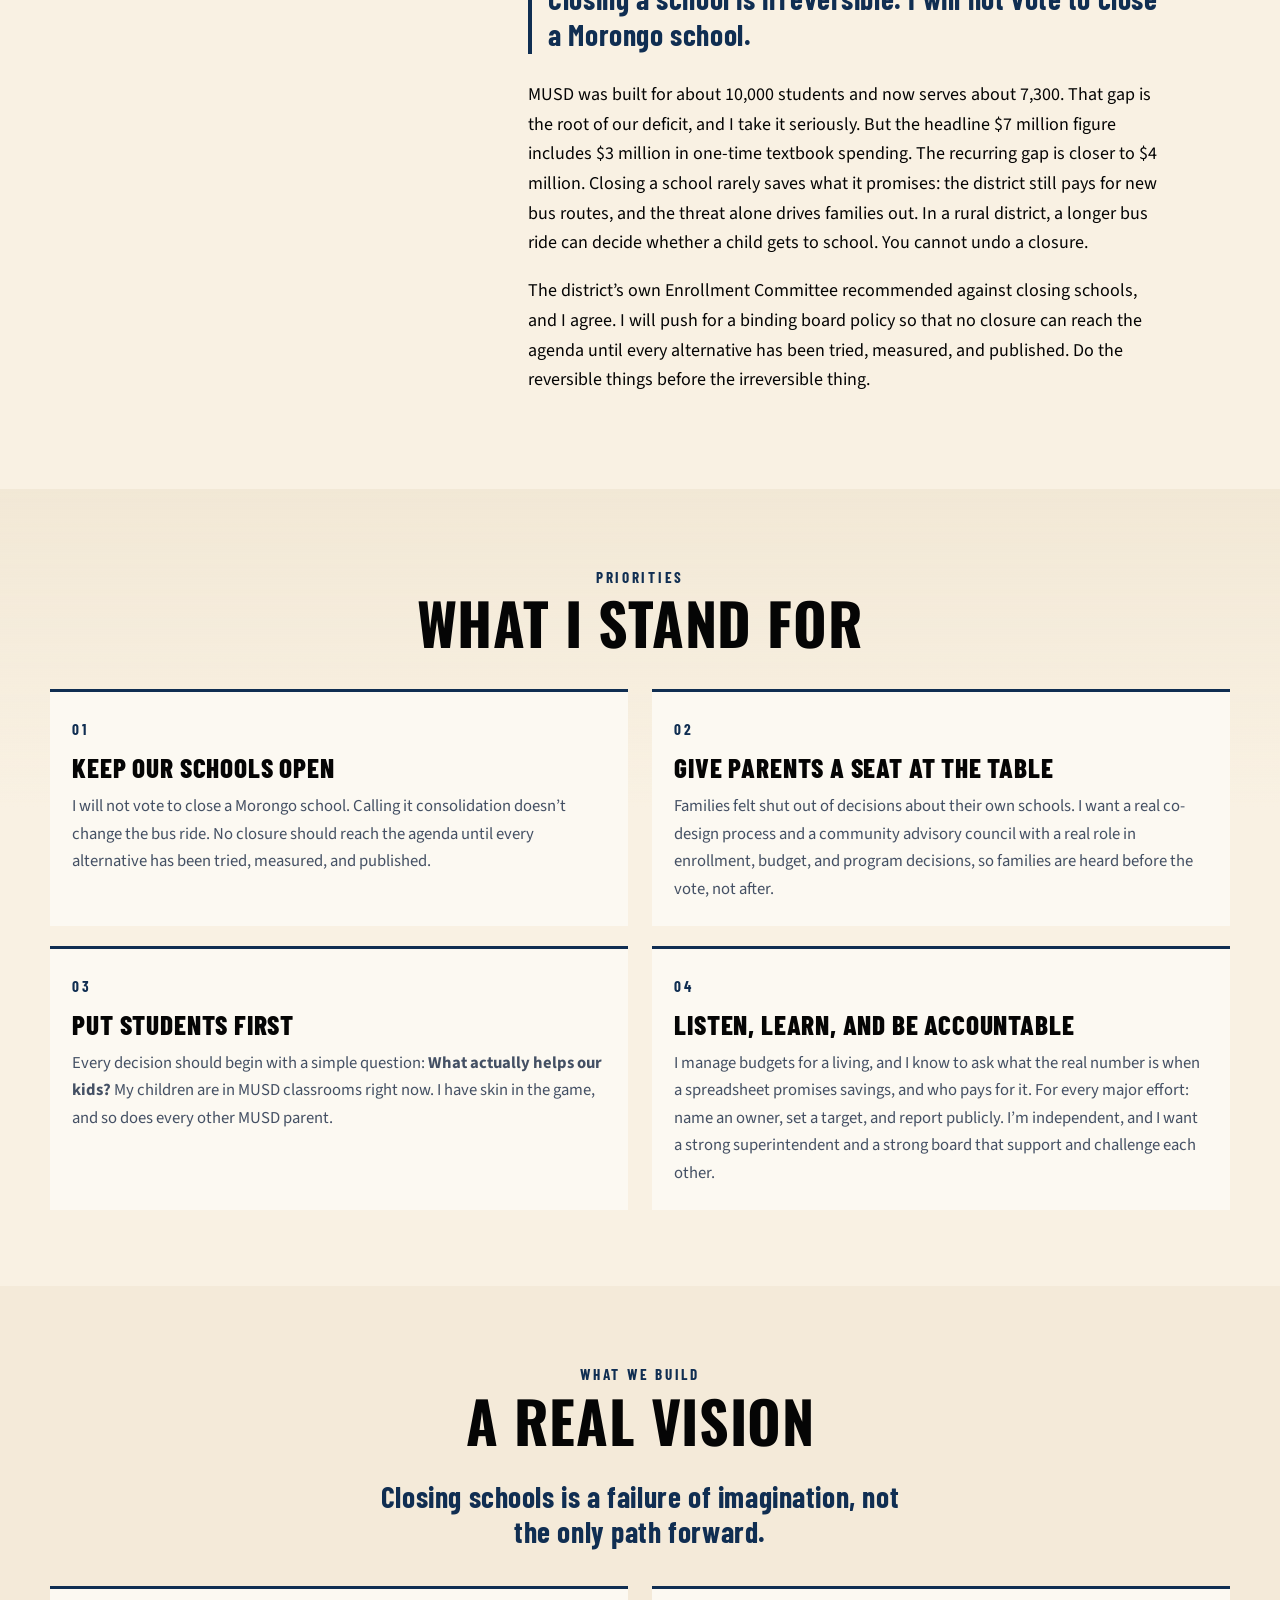
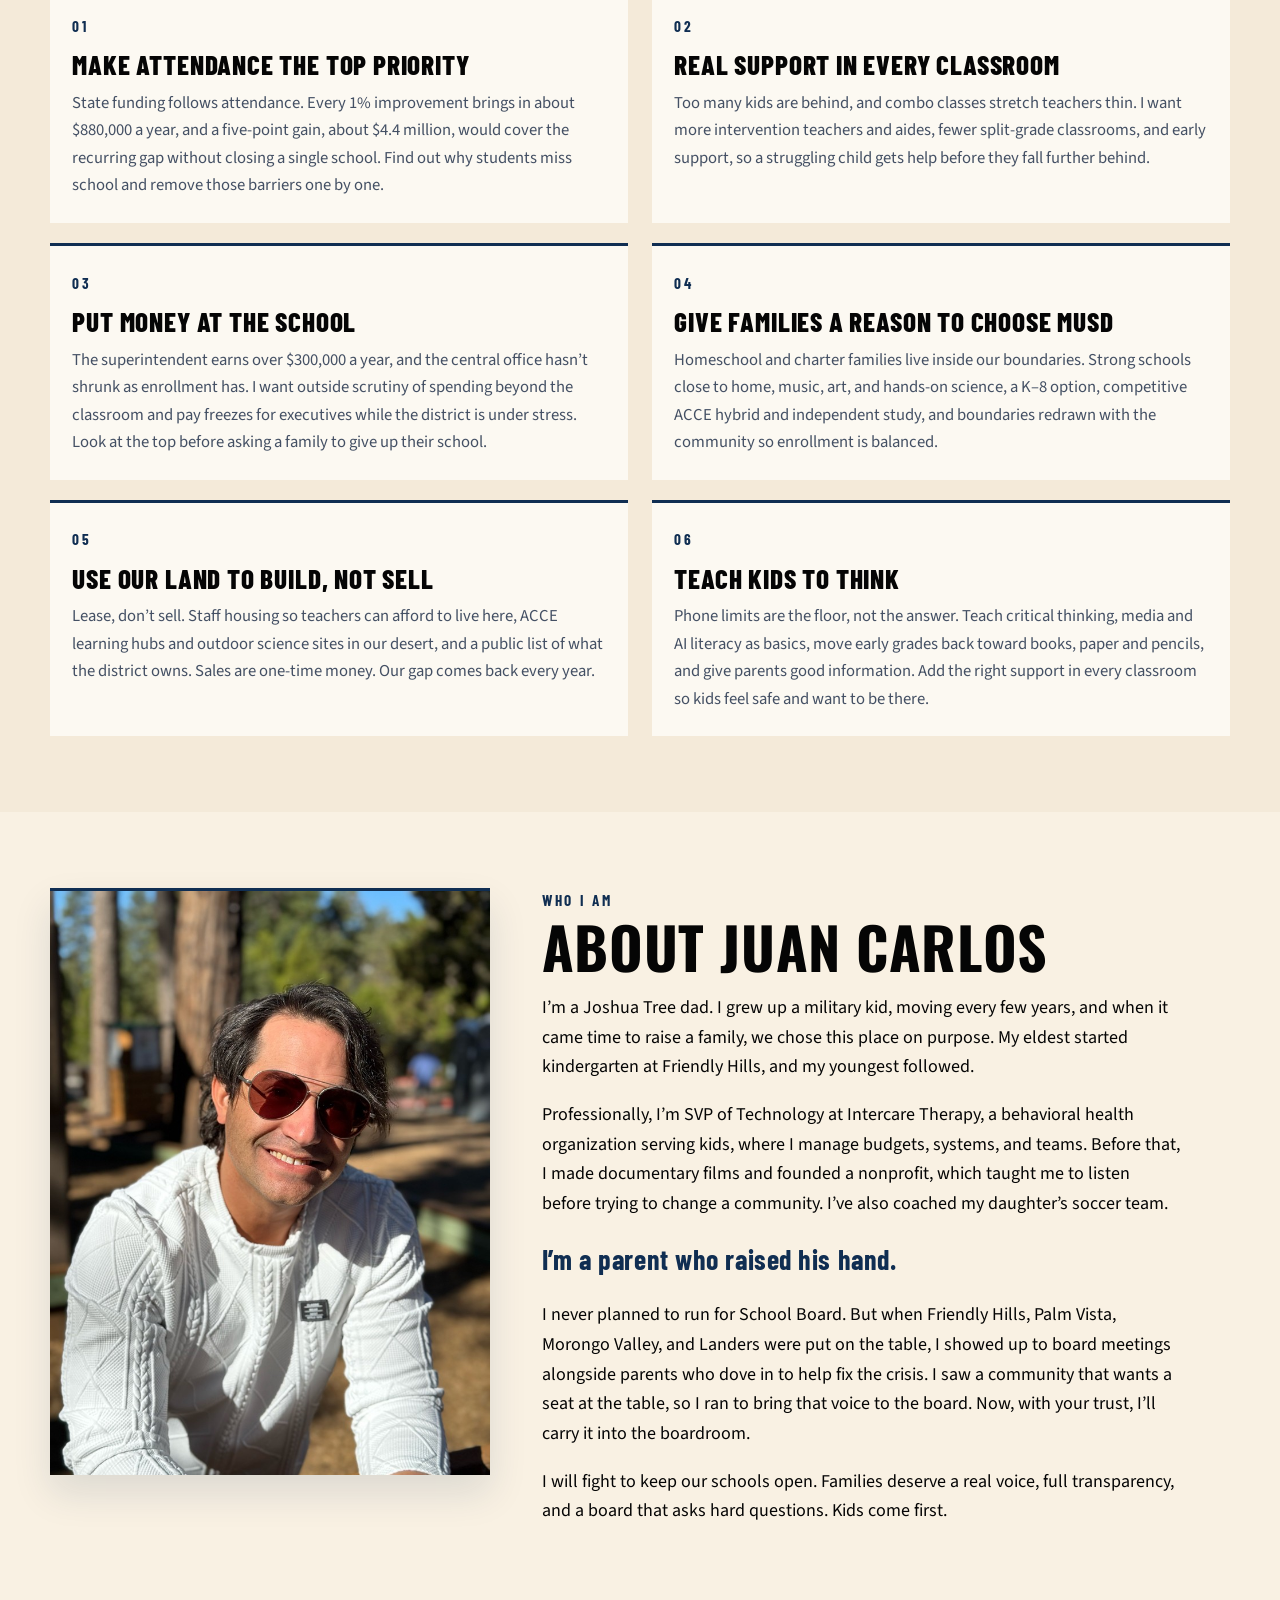
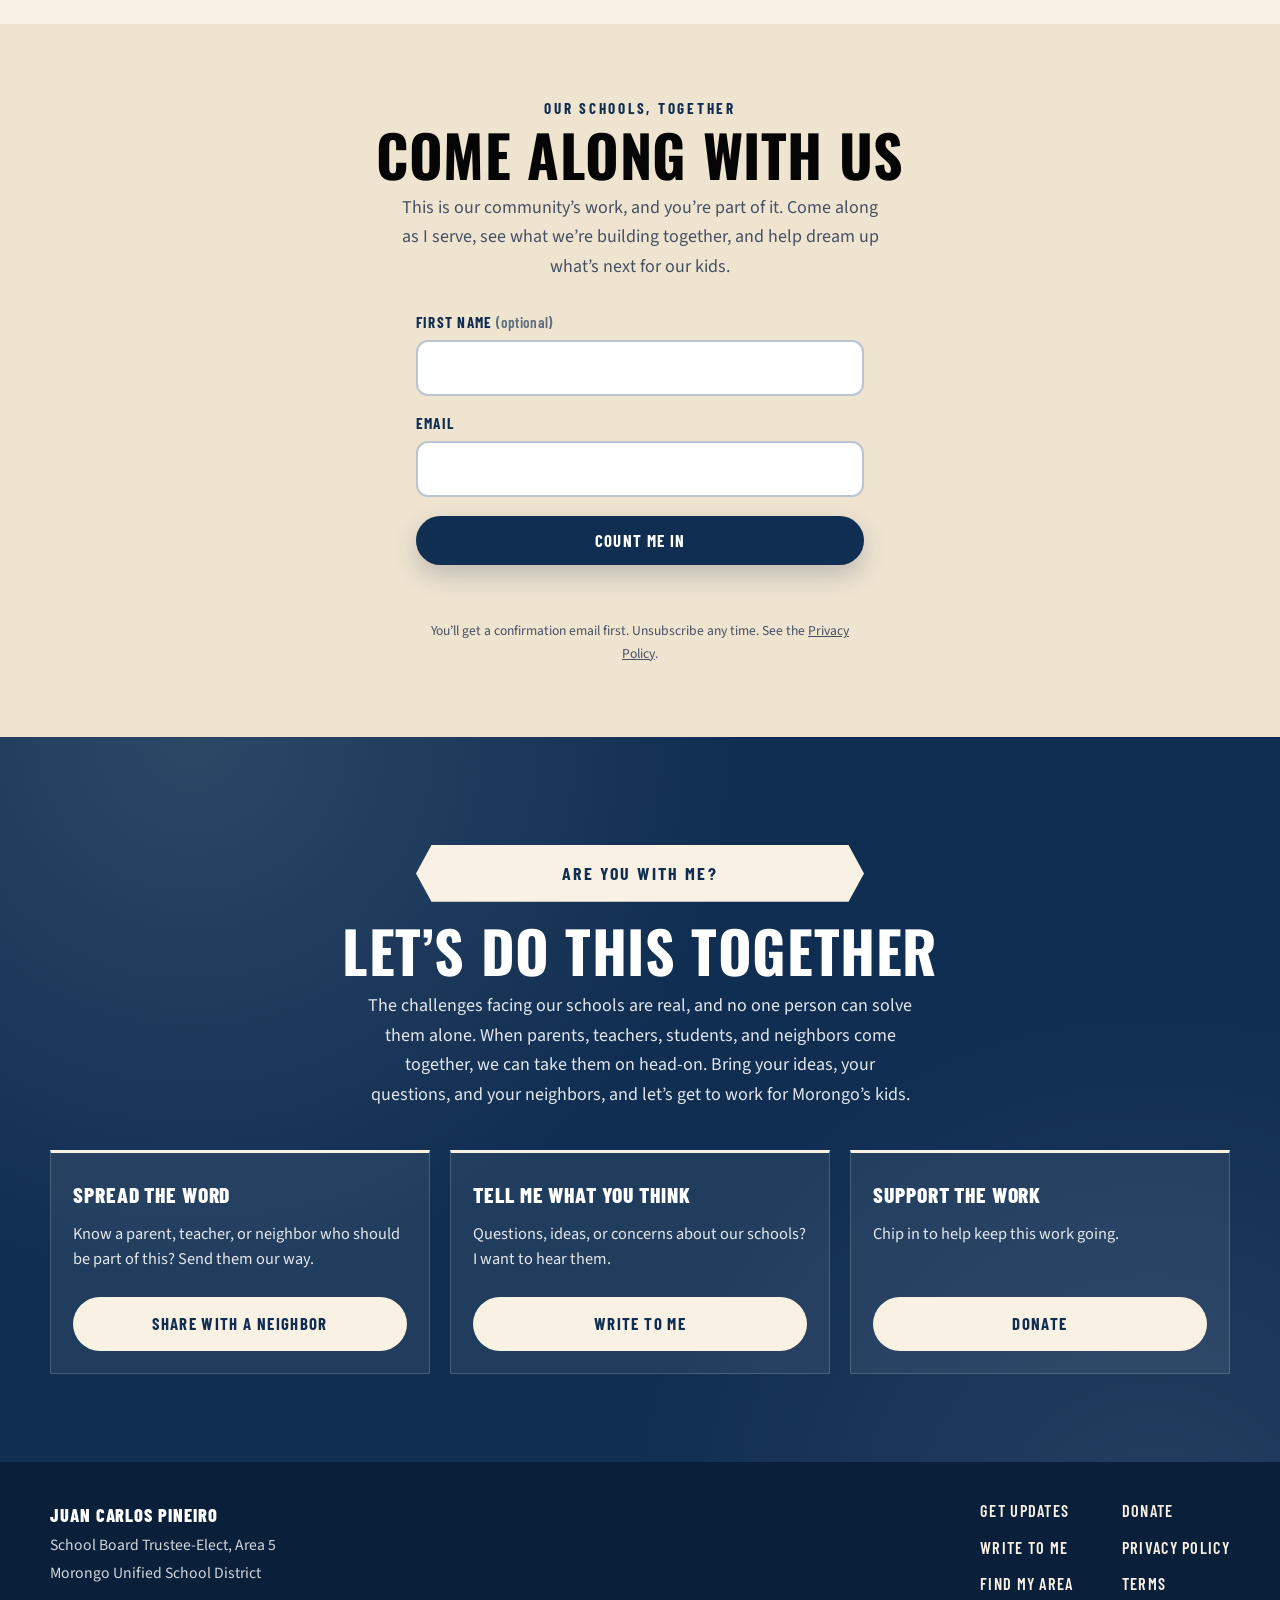
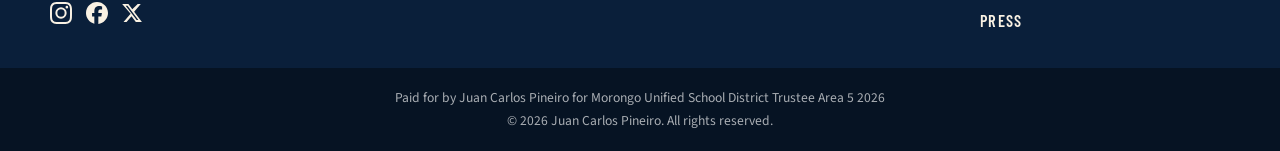
==== commit e575a595: "Add Press page and footer link Co-authored-by: Cursor <cursoragent@cursor.com>" ====
--- a/index.html
+++ b/index.html
@@ -437,6 +437,7 @@
             <li><a href="/updates/" data-signup-open>Get Updates</a></li>
             <li><a href="mailto:juancarlos@withjuancarlos.com?subject=Hello%20from%20a%20neighbor&amp;body=Hi%20Juan%20Carlos%2C%0A%0AMy%20name%20is%20____%20and%20I%27m%20in%20____%20%28school%20or%20neighborhood%29.%0A%0AI%20wanted%20to%20share%3A%0A%0A">Write to Me</a></li>
             <li><a href="/find-my-area/">Find My Area</a></li>
+            <li><a href="/press/">Press</a></li>
           </ul>
           <ul>
             <li><a href="https://goodchange.app/donate/standwithjc" target="_blank" rel="noopener noreferrer">Donate</a></li>
--- a/styles.css
+++ b/styles.css
@@ -816,6 +816,10 @@
   font-size: 1.04rem;
 }
 
+.pillar__action {
+  margin-top: 1.1rem;
+}
+
 /* About */
 .section--about {
   padding-bottom: 5rem;
@@ -1094,6 +1098,98 @@
   min-height: 60vh;
 }
 
+/* Join (social landing) page */
+.hero--landing .signup-form {
+  margin-top: 1.25rem;
+}
+
+.hero--landing .hero__message {
+  padding-bottom: 3rem;
+}
+
+@media (min-width: 920px) {
+  .hero--landing .hero__stage {
+    padding-top: 2.5rem;
+  }
+
+  .hero--landing .hero__name {
+    font-size: clamp(4.5rem, 6.8vw, 6.75rem);
+  }
+
+  .hero--landing .hero__portrait {
+    max-width: 600px;
+  }
+
+  .hero--landing .hero__portrait img {
+    max-height: none;
+  }
+
+  .hero--landing .hero__message {
+    padding-bottom: 0;
+  }
+
+  .hero--landing .signup-form {
+    grid-template-columns: 1fr 1.3fr auto;
+    align-items: end;
+    gap: 0.75rem;
+    max-width: 38rem;
+    margin: 1.25rem 0 0;
+  }
+
+  .hero--landing .signup-form .btn {
+    margin: 0;
+    min-height: 3.05rem;
+    padding-inline: 1.6rem;
+  }
+
+  .hero--landing .signup-form__status,
+  .hero--landing .signup-form__fine {
+    grid-column: 1 / -1;
+    text-align: left;
+  }
+
+  .hero--landing .signup-form__status {
+    min-height: 0;
+  }
+
+  .hero--landing .signup-done {
+    margin-left: 0;
+    max-width: 30rem;
+    text-align: left;
+  }
+
+  .hero--landing .signup-modal__check {
+    margin-left: 0;
+  }
+}
+
+.signup-form[hidden] {
+  display: none;
+}
+
+.signup-done {
+  max-width: 28rem;
+  margin: 1.5rem auto 0;
+  text-align: center;
+  outline: none;
+}
+
+.signup-done h2 {
+  margin: 0 0 0.6rem;
+  font-family: var(--font-display);
+  font-weight: 800;
+  font-size: clamp(1.6rem, 4vw, 2.1rem);
+  line-height: 1;
+  letter-spacing: 0.01em;
+  text-transform: uppercase;
+  color: var(--ink);
+}
+
+.signup-done p {
+  margin: 0;
+  color: var(--muted);
+}
+
 /* Welcome (post-confirmation) page */
 .welcome-hero {
   position: relative;
@@ -1487,3 +1583,151 @@
     transform: none;
   }
 }
+
+/* Press page */
+.press-hero {
+  padding: 4.5rem 0 1.5rem;
+}
+
+.press-hero h1 {
+  margin: 0.25rem 0 0.75rem;
+  font-family: var(--font-display);
+  font-size: clamp(2.6rem, 7vw, 4.5rem);
+  line-height: 1;
+  text-transform: uppercase;
+  letter-spacing: 0.02em;
+  color: var(--navy-deep);
+}
+
+.press-hero__lede {
+  max-width: 38rem;
+  margin: 0;
+  font-size: 1.15rem;
+  color: var(--muted);
+}
+
+.press-section {
+  padding-block: 2.5rem;
+}
+
+.press-section__lede {
+  max-width: 38rem;
+  margin: -0.5rem 0 1.5rem;
+  color: var(--muted);
+}
+
+.press-list {
+  list-style: none;
+  margin: 0;
+  padding: 0;
+  display: grid;
+  gap: 1rem;
+}
+
+@media (min-width: 800px) {
+  .press-list {
+    grid-template-columns: 1fr 1fr;
+    gap: 1.25rem 1.5rem;
+  }
+}
+
+.press-item {
+  display: flex;
+  flex-direction: column;
+  padding: 1.4rem 1.4rem 1.3rem;
+  background: color-mix(in srgb, var(--white) 55%, var(--cream));
+  border-top: 3px solid var(--navy);
+  transition: transform 0.35s var(--ease), box-shadow 0.35s ease;
+}
+
+.press-item:hover {
+  transform: translateY(-4px);
+  box-shadow: 0 16px 36px color-mix(in srgb, var(--navy) 10%, transparent);
+}
+
+.press-item__tag,
+.press-item__source,
+.press-item__meta {
+  margin: 0;
+  font-family: var(--font-condensed);
+  font-weight: 700;
+  font-size: 0.85rem;
+  letter-spacing: 0.12em;
+  text-transform: uppercase;
+}
+
+.press-item__tag {
+  color: var(--navy);
+}
+
+.press-item__source {
+  margin-top: 0.2rem;
+  color: var(--muted);
+  letter-spacing: 0.06em;
+}
+
+.press-item h3 {
+  margin: 0.7rem 0 0.4rem;
+  font-family: var(--font-condensed);
+  font-weight: 800;
+  font-size: clamp(1.3rem, 2.2vw, 1.55rem);
+  letter-spacing: 0.02em;
+  line-height: 1.12;
+  text-transform: uppercase;
+}
+
+.press-item h3 a {
+  color: var(--ink);
+  text-decoration: none;
+}
+
+.press-item h3 a:hover {
+  color: var(--navy);
+}
+
+.press-item__meta {
+  margin-bottom: 0.4rem;
+  color: var(--muted);
+  font-weight: 600;
+  letter-spacing: 0.06em;
+}
+
+.press-item p:not([class]) {
+  margin: 0 0 1rem;
+  color: var(--muted);
+  font-size: 1.02rem;
+}
+
+.press-item__link {
+  margin-top: auto;
+  font-family: var(--font-condensed);
+  font-weight: 700;
+  font-size: 0.95rem;
+  letter-spacing: 0.08em;
+  text-transform: uppercase;
+  color: var(--navy);
+  text-decoration: none;
+}
+
+.press-item__link:hover {
+  text-decoration: underline;
+  text-underline-offset: 3px;
+}
+
+.press-contact {
+  padding-block: 3rem 4.5rem;
+  text-align: center;
+}
+
+.press-contact h2 {
+  margin: 0 0 0.75rem;
+  font-family: var(--font-display);
+  text-transform: uppercase;
+  color: var(--navy-deep);
+}
+
+.press-contact p {
+  margin: 0 auto 1.5rem;
+  max-width: 32rem;
+  color: var(--muted);
+}
